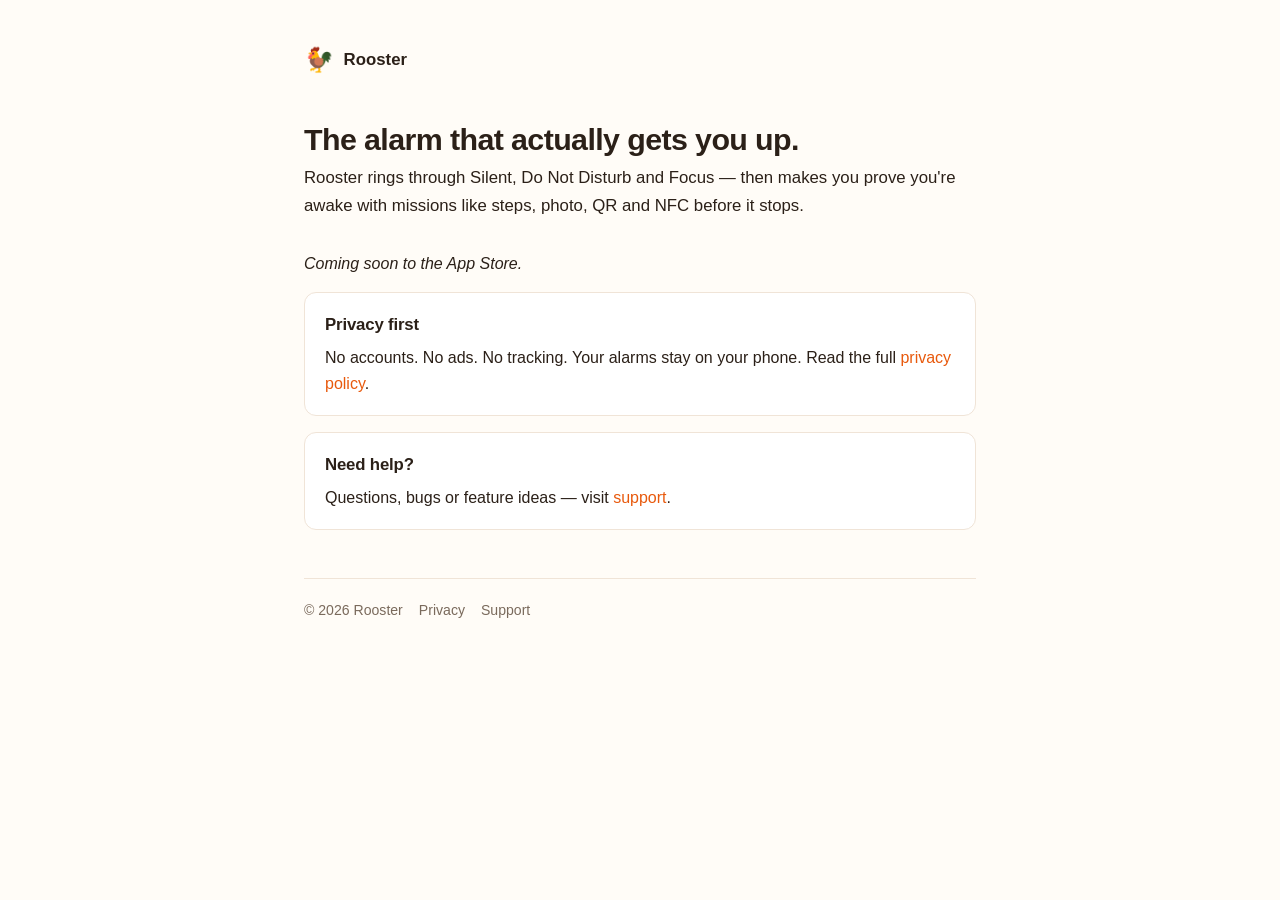
==== index.html @ bc3ec5a5 "Rooster site: landing, privacy policy, support pages" ====
<!doctype html>
<html lang="en">
<head>
<meta charset="utf-8">
<meta name="viewport" content="width=device-width, initial-scale=1">
<title>Rooster — The alarm that gets you up</title>
<meta name="description" content="Rooster is an iOS alarm clock that rings through Silent and Do Not Disturb, with wake-up missions that make sure you're really up.">
<link rel="icon" href="data:image/svg+xml,<svg xmlns=%22http://www.w3.org/2000/svg%22 viewBox=%220 0 100 100%22><text y=%22.9em%22 font-size=%2290%22>🐓</text></svg>">
<link rel="stylesheet" href="styles.css">
</head>
<body>
<main>
  <a class="brand" href="./"><span class="logo">🐓</span> Rooster</a>

  <h1>The alarm that actually gets you up.</h1>
  <p class="lede">Rooster rings through Silent, Do&nbsp;Not&nbsp;Disturb and Focus — then makes you prove you're awake with missions like steps, photo, QR and NFC before it stops.</p>

  <p><em>Coming soon to the App&nbsp;Store.</em></p>

  <div class="card">
    <h2>Privacy first</h2>
    <p>No accounts. No ads. No tracking. Your alarms stay on your phone. Read the full <a href="privacy/">privacy policy</a>.</p>
  </div>

  <div class="card">
    <h2>Need help?</h2>
    <p>Questions, bugs or feature ideas — visit <a href="support/">support</a>.</p>
  </div>
</main>

<footer>
  <span>© 2026 Rooster</span>
  <a href="privacy/">Privacy</a>
  <a href="support/">Support</a>
</footer>
</body>
</html>
---- styles.css ----
:root {
  --bg: #fffcf7;
  --card: #ffffff;
  --text: #2b2018;
  --muted: #7a6a5c;
  --accent: #e8590c;
  --accent-soft: #ffe8d9;
  --border: #f0e4d7;
  color-scheme: light dark;
}

@media (prefers-color-scheme: dark) {
  :root {
    --bg: #1a1512;
    --card: #241d18;
    --text: #f3ece4;
    --muted: #b3a294;
    --accent: #ff8a3d;
    --accent-soft: #3a2417;
    --border: #382c22;
  }
}

* { margin: 0; padding: 0; box-sizing: border-box; }

body {
  font-family: -apple-system, BlinkMacSystemFont, "Segoe UI", Roboto, Helvetica, Arial, sans-serif;
  background: var(--bg);
  color: var(--text);
  line-height: 1.65;
  padding: 2.5rem 1.25rem 4rem;
}

main { max-width: 42rem; margin: 0 auto; }

.brand {
  display: flex;
  align-items: center;
  gap: 0.6rem;
  text-decoration: none;
  color: var(--text);
  font-weight: 700;
  font-size: 1.05rem;
  margin-bottom: 2.5rem;
}

.brand .logo { font-size: 1.5rem; }

h1 { font-size: 1.9rem; line-height: 1.25; letter-spacing: -0.02em; margin-bottom: 0.4rem; }

.updated { color: var(--muted); font-size: 0.9rem; margin-bottom: 2rem; }

.lede { font-size: 1.05rem; margin-bottom: 2rem; }

h2 { font-size: 1.2rem; letter-spacing: -0.01em; margin: 2.2rem 0 0.6rem; }

p { margin-bottom: 0.9rem; }

ul { margin: 0 0 0.9rem 1.2rem; }
li { margin-bottom: 0.45rem; }

a { color: var(--accent); text-decoration: none; }
a:hover { text-decoration: underline; }

.summary {
  background: var(--accent-soft);
  border-radius: 12px;
  padding: 1.1rem 1.25rem;
  margin-bottom: 2rem;
}
.summary strong { display: block; margin-bottom: 0.35rem; }

.card {
  background: var(--card);
  border: 1px solid var(--border);
  border-radius: 12px;
  padding: 1.1rem 1.25rem;
  margin-bottom: 1rem;
}
.card h2, .card h3 { margin-top: 0; font-size: 1.05rem; margin-bottom: 0.4rem; }
.card p:last-child { margin-bottom: 0; }

.btn {
  display: inline-block;
  background: var(--accent);
  color: #fff;
  font-weight: 600;
  padding: 0.65rem 1.2rem;
  border-radius: 10px;
  margin: 0.25rem 0 1rem;
}
.btn:hover { text-decoration: none; opacity: 0.92; }

footer {
  max-width: 42rem;
  margin: 3rem auto 0;
  padding-top: 1.25rem;
  border-top: 1px solid var(--border);
  color: var(--muted);
  font-size: 0.88rem;
  display: flex;
  gap: 1rem;
  flex-wrap: wrap;
}
footer a { color: var(--muted); }
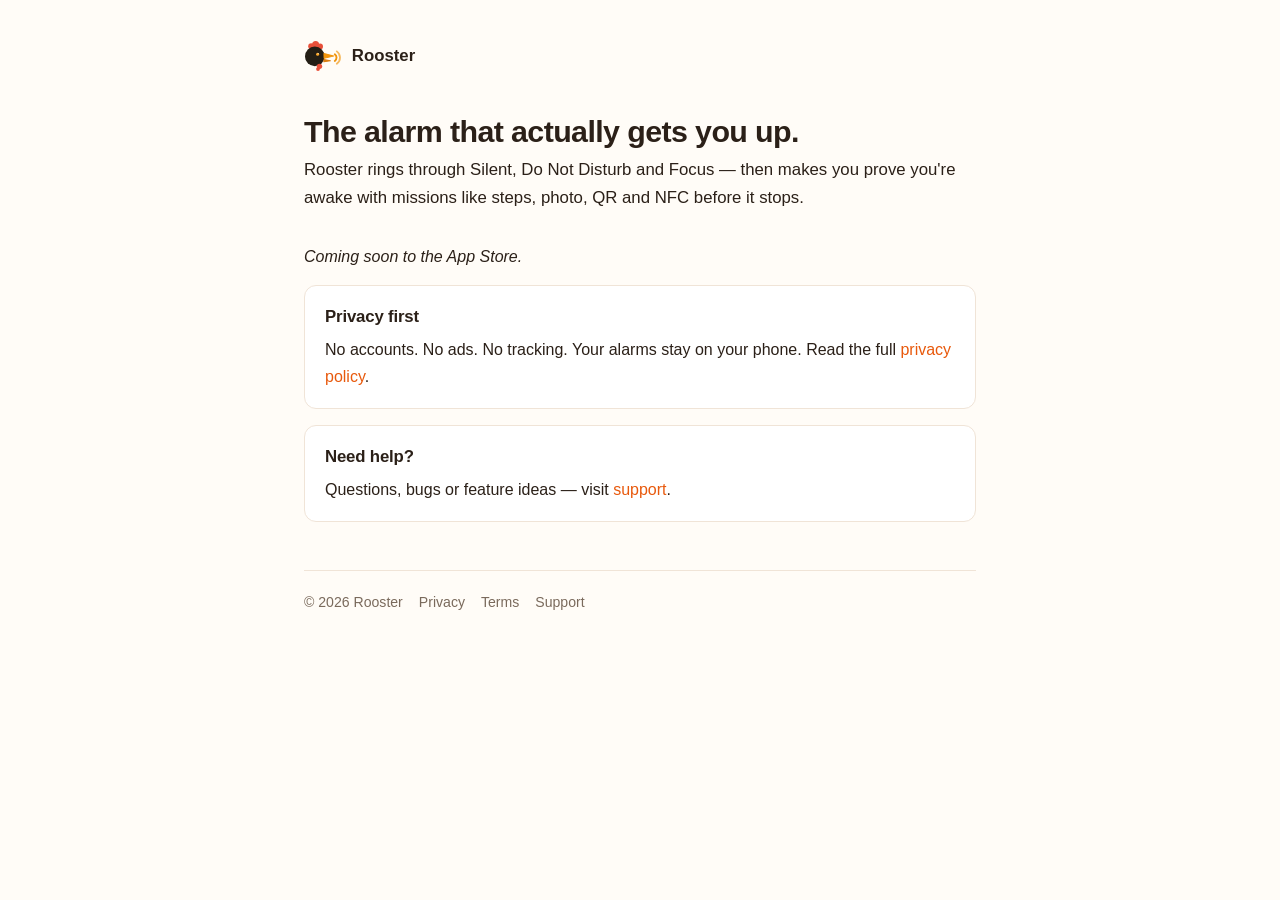
==== commit 029590e0: "Terms page, real logo in headers, drop privacy summary box" ====
--- a/index.html
+++ b/index.html
@@ -5,12 +5,18 @@
 <meta name="viewport" content="width=device-width, initial-scale=1">
 <title>Rooster — The alarm that gets you up</title>
 <meta name="description" content="Rooster is an iOS alarm clock that rings through Silent and Do Not Disturb, with wake-up missions that make sure you're really up.">
-<link rel="icon" href="data:image/svg+xml,<svg xmlns=%22http://www.w3.org/2000/svg%22 viewBox=%220 0 100 100%22><text y=%22.9em%22 font-size=%2290%22>🐓</text></svg>">
+<link rel="icon" type="image/svg+xml" href="assets/logo-on-light.svg">
 <link rel="stylesheet" href="styles.css">
 </head>
 <body>
 <main>
-  <a class="brand" href="./"><span class="logo">🐓</span> Rooster</a>
+  <a class="brand" href="./">
+    <picture>
+      <source srcset="assets/logo-on-dark.svg" media="(prefers-color-scheme: dark)">
+      <img src="assets/logo-on-light.svg" alt="" class="logo">
+    </picture>
+    Rooster
+  </a>
 
   <h1>The alarm that actually gets you up.</h1>
   <p class="lede">Rooster rings through Silent, Do&nbsp;Not&nbsp;Disturb and Focus — then makes you prove you're awake with missions like steps, photo, QR and NFC before it stops.</p>
@@ -31,6 +37,7 @@
 <footer>
   <span>© 2026 Rooster</span>
   <a href="privacy/">Privacy</a>
+  <a href="terms/">Terms</a>
   <a href="support/">Support</a>
 </footer>
 </body>
--- a/styles.css
+++ b/styles.css
@@ -44,7 +44,8 @@
   margin-bottom: 2.5rem;
 }
 
-.brand .logo { font-size: 1.5rem; }
+.brand picture { display: inline-flex; }
+.brand .logo { height: 32px; width: auto; display: block; }
 
 h1 { font-size: 1.9rem; line-height: 1.25; letter-spacing: -0.02em; margin-bottom: 0.4rem; }
 
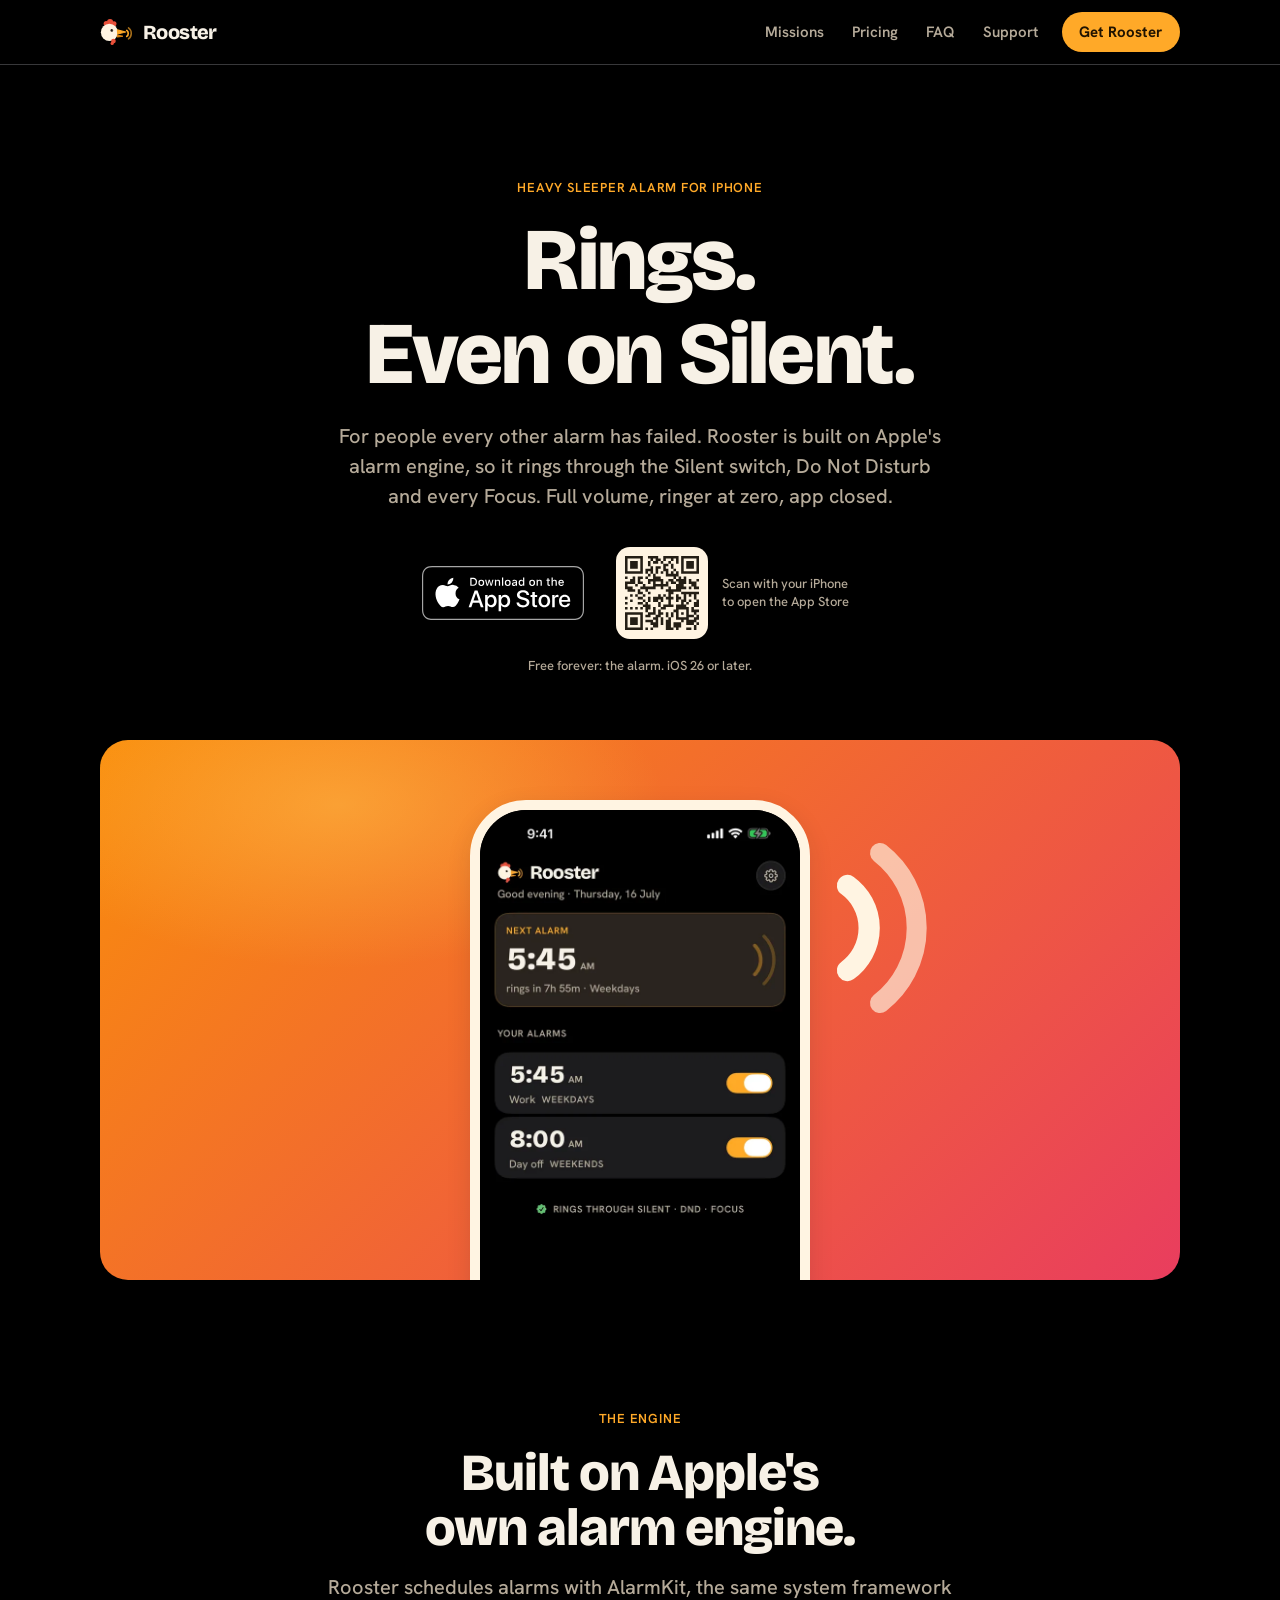
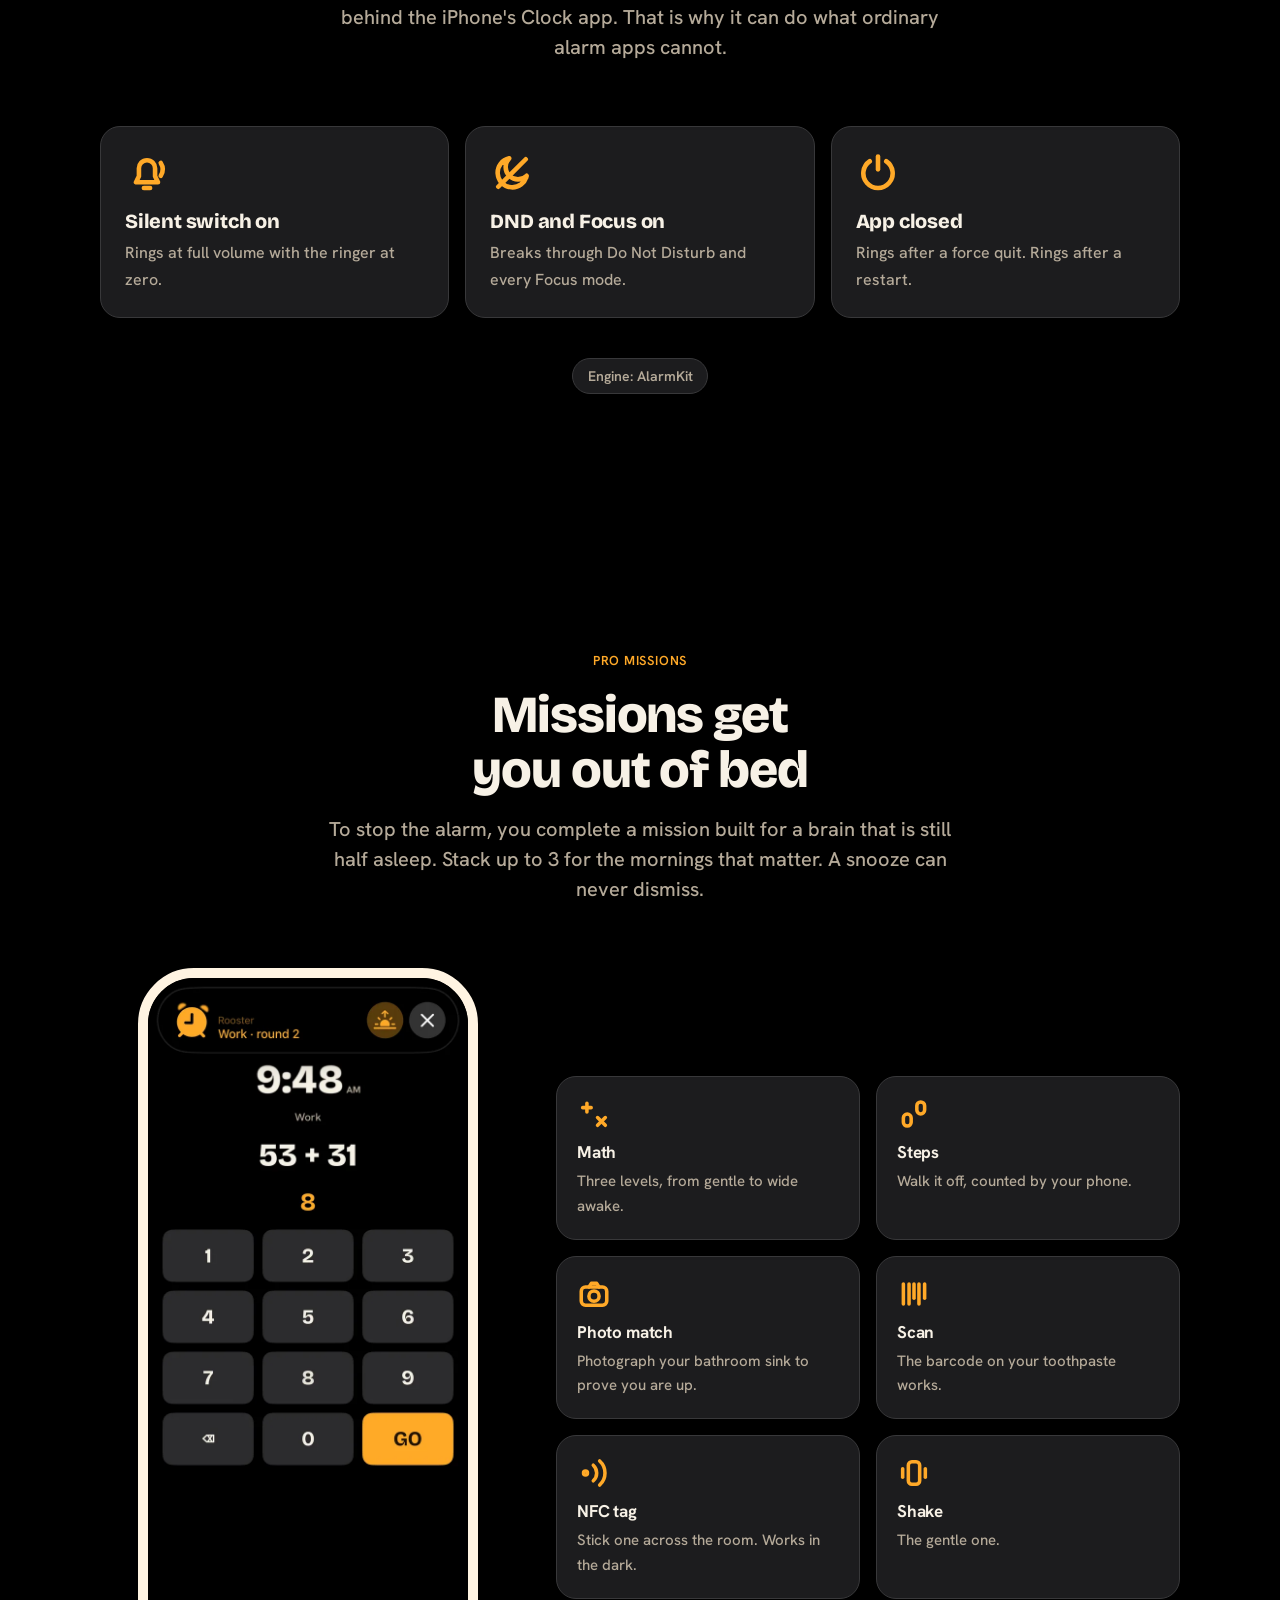
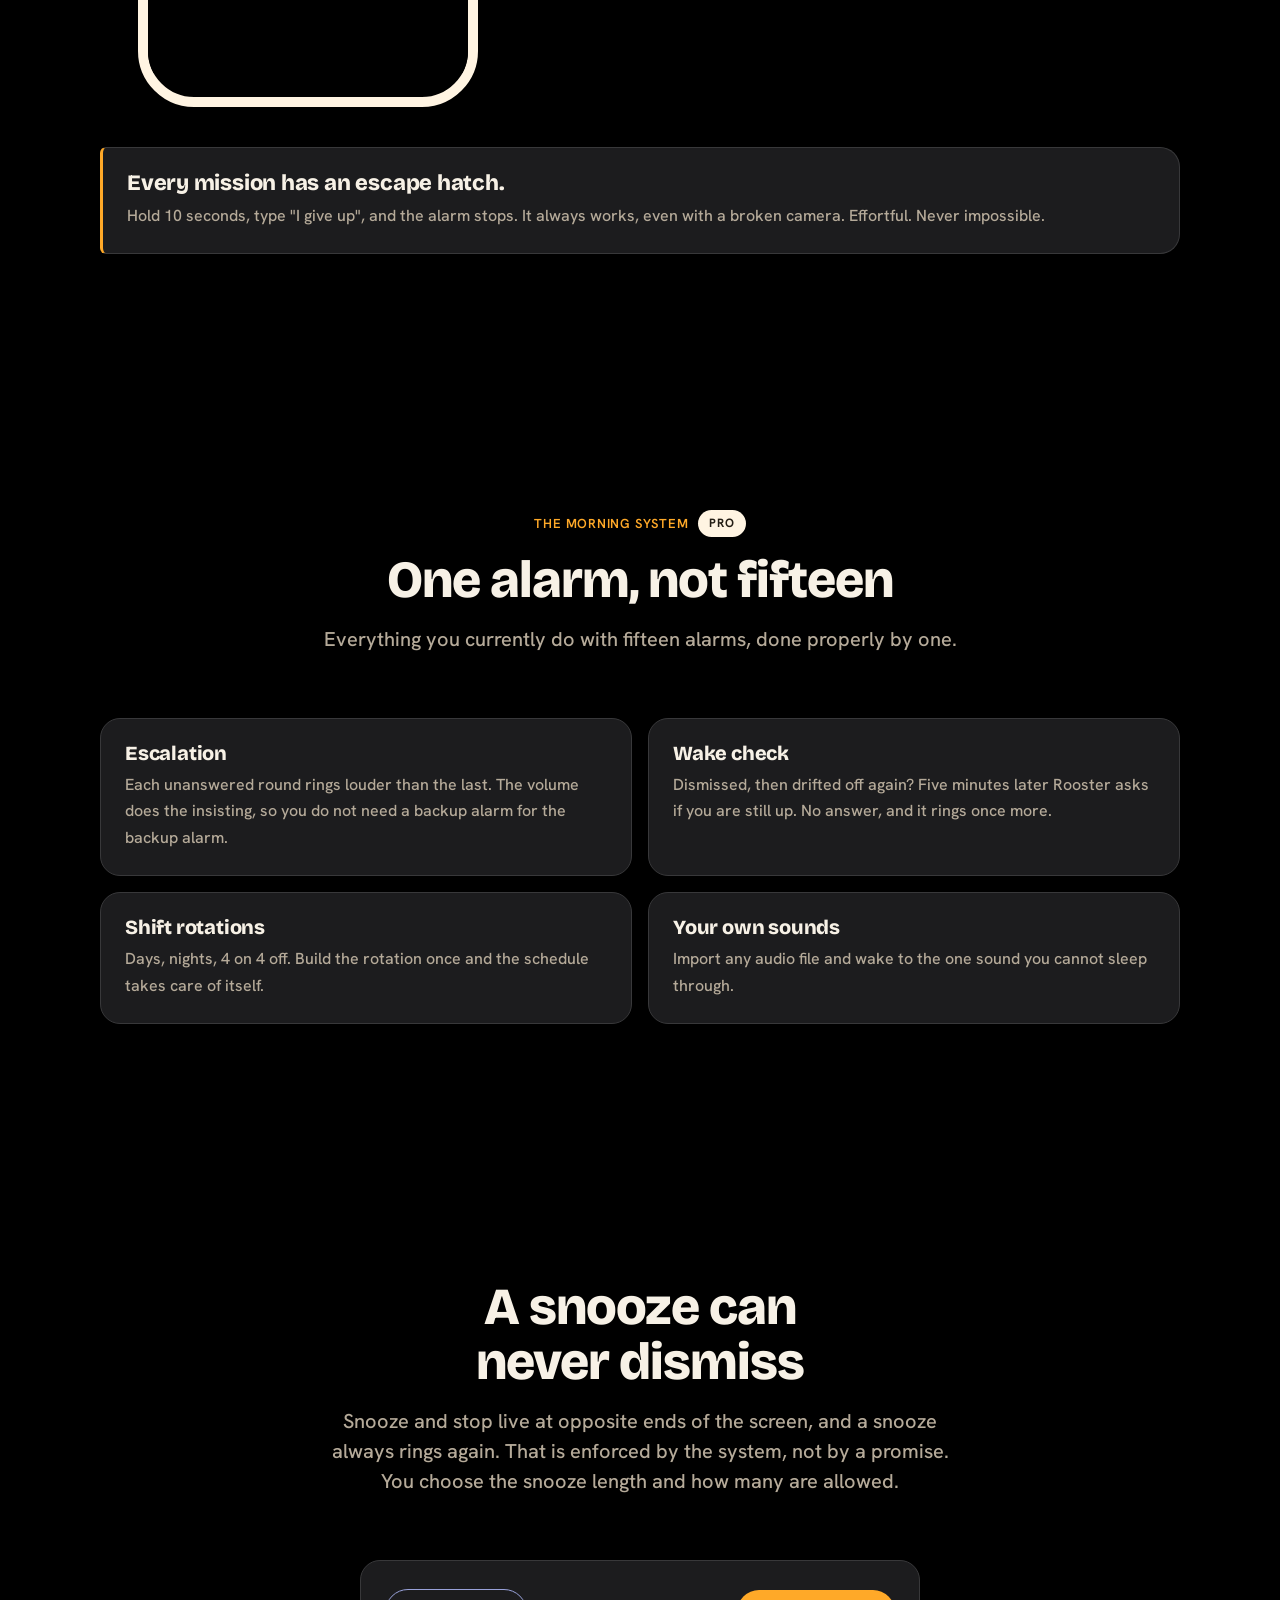
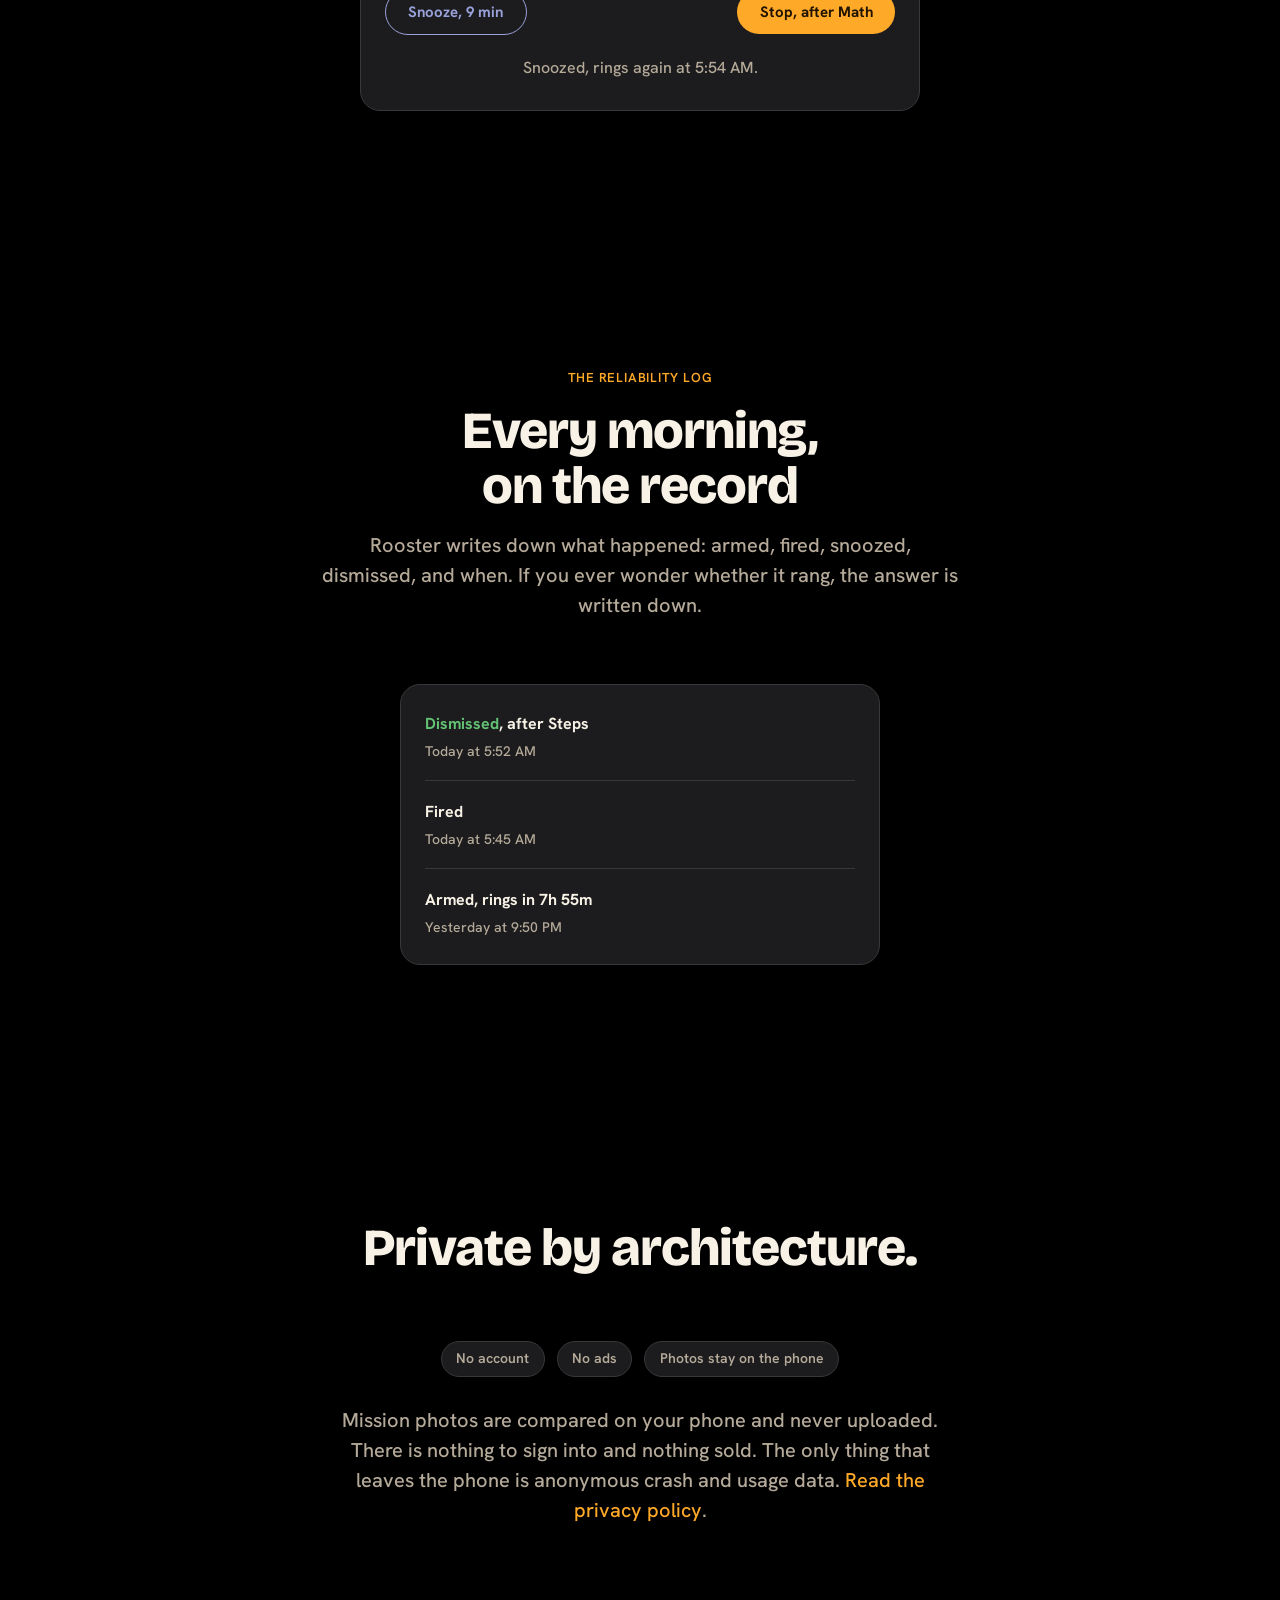
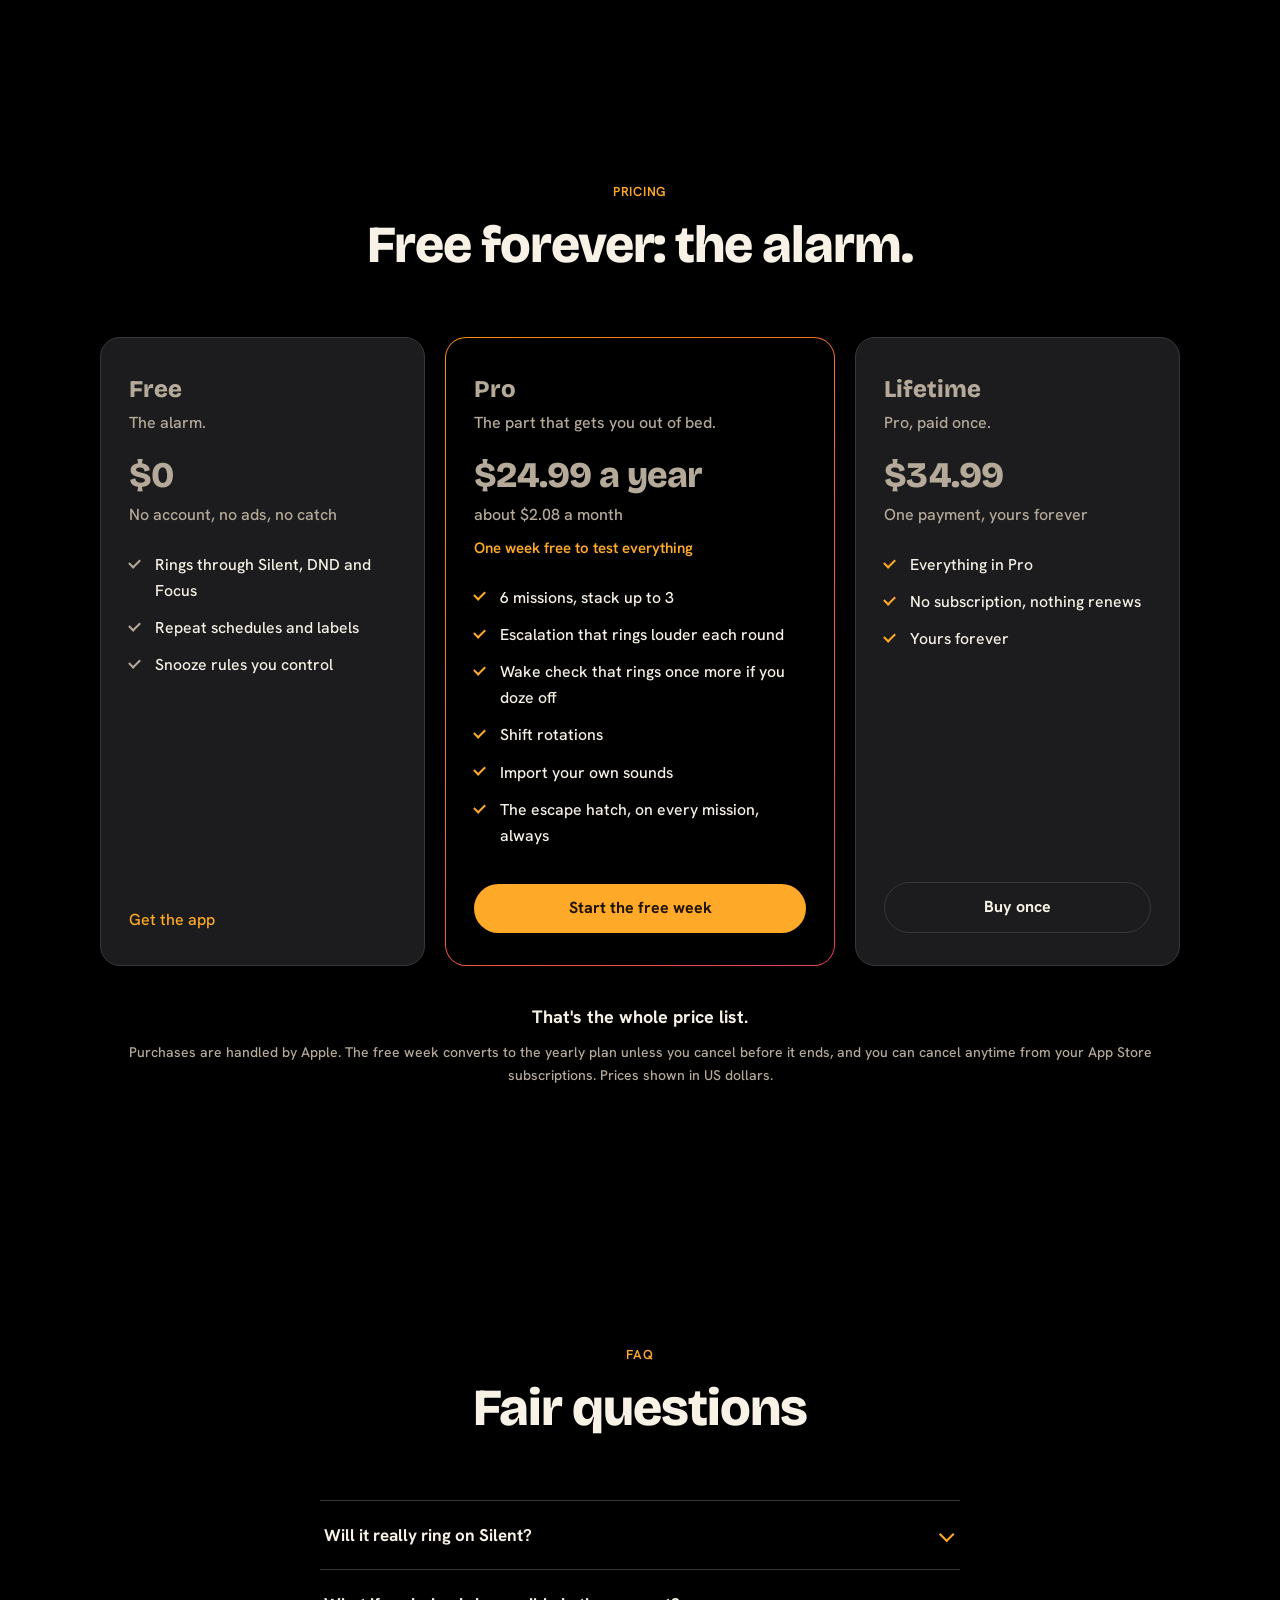
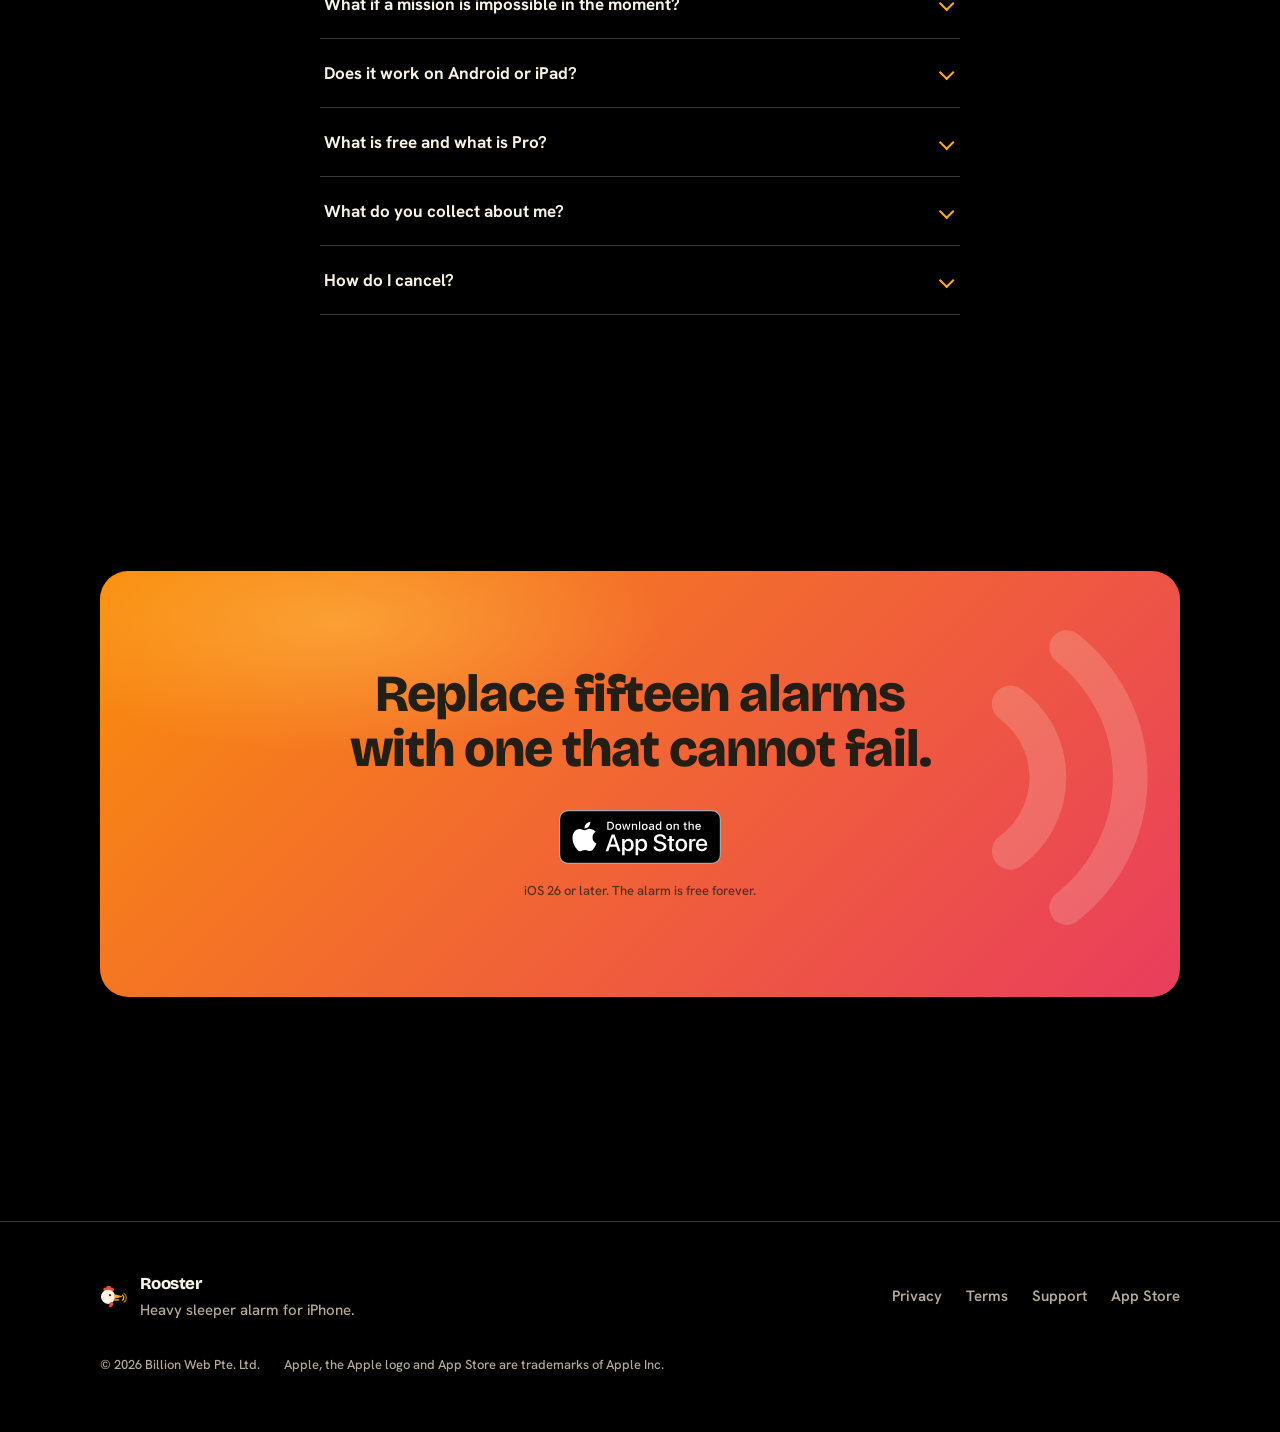
==== commit 84623caa: "wakerooster.com launch: landing redesign + AppsFlyer privacy disclosure Full dark brand-system site " ====
--- a/index.html
+++ b/index.html
@@ -3,42 +3,468 @@
 <head>
 <meta charset="utf-8">
 <meta name="viewport" content="width=device-width, initial-scale=1">
-<title>Rooster — The alarm that gets you up</title>
-<meta name="description" content="Rooster is an iOS alarm clock that rings through Silent and Do Not Disturb, with wake-up missions that make sure you're really up.">
-<link rel="icon" type="image/svg+xml" href="assets/logo-on-light.svg">
+<title>Rooster: Heavy Sleeper Alarm for iPhone. Rings even on Silent.</title>
+<meta name="description" content="For people every other alarm has failed. Built on Apple's alarm engine, Rooster rings through Silent, DND and Focus at full volume. Free forever: the alarm.">
+<link rel="canonical" href="https://wakerooster.com/">
+<meta name="theme-color" content="#000000">
+<meta name="apple-itunes-app" content="app-id=6791535362">
+
+<meta property="og:type" content="website">
+<meta property="og:site_name" content="Rooster">
+<meta property="og:title" content="Rooster: Heavy Sleeper Alarm for iPhone">
+<meta property="og:description" content="Rings through Silent, DND and Focus. Every time. Missions get you out of bed. Free forever: the alarm.">
+<meta property="og:url" content="https://wakerooster.com/">
+<meta property="og:image" content="https://wakerooster.com/assets/og.png">
+<meta property="og:image:width" content="1200">
+<meta property="og:image:height" content="630">
+<meta name="twitter:card" content="summary_large_image">
+
+<link rel="icon" type="image/svg+xml" href="assets/favicon.svg">
+<link rel="icon" type="image/png" sizes="32x32" href="assets/favicon-32.png">
+<link rel="apple-touch-icon" href="assets/apple-touch-icon.png">
+
 <link rel="stylesheet" href="styles.css">
+
+<script type="application/ld+json">
+{
+  "@context": "https://schema.org",
+  "@graph": [
+    {
+      "@type": "MobileApplication",
+      "name": "Rooster: Heavy Sleeper Alarm",
+      "operatingSystem": "iOS 26.0 or later",
+      "applicationCategory": "UtilitiesApplication",
+      "description": "Alarm app for heavy sleepers built on Apple's AlarmKit. Rings through Silent, Do Not Disturb and Focus at full volume, with wake missions, escalation and a wake check.",
+      "url": "https://wakerooster.com/",
+      "installUrl": "https://apps.apple.com/app/id6791535362",
+      "image": "https://wakerooster.com/assets/og.png",
+      "offers": [
+        { "@type": "Offer", "price": "0", "priceCurrency": "USD", "description": "Free forever: the alarm." },
+        { "@type": "Offer", "price": "24.99", "priceCurrency": "USD", "description": "Rooster Pro yearly subscription with one week free." },
+        { "@type": "Offer", "price": "34.99", "priceCurrency": "USD", "description": "Rooster Pro Lifetime, a single purchase." }
+      ]
+    },
+    {
+      "@type": "FAQPage",
+      "mainEntity": [
+        {
+          "@type": "Question",
+          "name": "Will it really ring on Silent?",
+          "acceptedAnswer": { "@type": "Answer", "text": "Yes. Rooster schedules alarms through AlarmKit, Apple's system alarm framework, the same machinery behind the Clock app. The Silent switch, Do Not Disturb and Focus modes do not apply to system alarms." }
+        },
+        {
+          "@type": "Question",
+          "name": "What if a mission is impossible in the moment?",
+          "acceptedAnswer": { "@type": "Answer", "text": "Hold 10 seconds and type I give up. The escape hatch is on every mission screen and always works, even with a broken camera or a missing NFC tag." }
+        },
+        {
+          "@type": "Question",
+          "name": "Does it work on Android or iPad?",
+          "acceptedAnswer": { "@type": "Answer", "text": "No. Rooster is iPhone only and needs iOS 26 or later, because AlarmKit exists only there." }
+        },
+        {
+          "@type": "Question",
+          "name": "What is free and what is Pro?",
+          "acceptedAnswer": { "@type": "Answer", "text": "Free forever: alarms that ring through Silent, repeat schedules, labels, and snooze rules. Pro adds the missions, stacking, escalation, wake check, shift rotations and imported sounds. $24.99 a year or $34.99 once." }
+        },
+        {
+          "@type": "Question",
+          "name": "What do you collect about me?",
+          "acceptedAnswer": { "@type": "Answer", "text": "There is no account and there are no ads. Mission photos never leave your phone. Rooster sends anonymous crash and usage signals, nothing that identifies you. The privacy policy has the details." }
+        },
+        {
+          "@type": "Question",
+          "name": "How do I cancel?",
+          "acceptedAnswer": { "@type": "Answer", "text": "Subscriptions are handled by Apple. Open your App Store subscriptions and cancel there. Pro stays active until the end of the paid period." }
+        }
+      ]
+    }
+  ]
+}
+</script>
 </head>
 <body>
-<main>
-  <a class="brand" href="./">
-    <picture>
-      <source srcset="assets/logo-on-dark.svg" media="(prefers-color-scheme: dark)">
-      <img src="assets/logo-on-light.svg" alt="" class="logo">
-    </picture>
-    Rooster
-  </a>
-
-  <h1>The alarm that actually gets you up.</h1>
-  <p class="lede">Rooster rings through Silent, Do&nbsp;Not&nbsp;Disturb and Focus — then makes you prove you're awake with missions like steps, photo, QR and NFC before it stops.</p>
-
-  <p><em>Coming soon to the App&nbsp;Store.</em></p>
-
-  <div class="card">
-    <h2>Privacy first</h2>
-    <p>No accounts. No ads. No tracking. Your alarms stay on your phone. Read the full <a href="privacy/">privacy policy</a>.</p>
+<a class="skip" href="#main">Skip to content</a>
+
+<header class="site-head">
+  <div class="wrap">
+    <a class="brand" href="./">
+      <img class="logo" src="assets/logo-on-dark.svg" alt="">
+      Rooster
+    </a>
+    <nav class="site-nav" aria-label="Site">
+      <a href="#missions">Missions</a>
+      <a href="#pricing">Pricing</a>
+      <a href="#faq">FAQ</a>
+      <a href="support/">Support</a>
+    </nav>
+    <a class="btn btn-small head-cta" href="https://apps.apple.com/app/id6791535362">Get Rooster</a>
   </div>
-
-  <div class="card">
-    <h2>Need help?</h2>
-    <p>Questions, bugs or feature ideas — visit <a href="support/">support</a>.</p>
+</header>
+
+<main id="main">
+
+  <section class="hero">
+    <div class="wrap">
+      <span class="eyebrow">Heavy sleeper alarm for iPhone</span>
+      <h1>Rings.<br>Even on Silent.</h1>
+      <p class="lede">For people every other alarm has failed. Rooster is built on Apple's alarm engine, so it rings through the Silent switch, Do Not Disturb and every Focus. Full volume, ringer at zero, app closed.</p>
+
+      <div class="cta-row">
+        <a class="badge-link" href="https://apps.apple.com/app/id6791535362">
+          <img src="assets/app-store-badge.svg" alt="Download on the App Store" width="162" height="54">
+        </a>
+        <div class="qr-side">
+          <div class="qr-box" aria-hidden="true">
+            <img src="assets/qr-appstore.svg" alt="">
+          </div>
+          <p>Scan with your iPhone to open the App Store</p>
+        </div>
+      </div>
+      <p class="microcopy">Free forever: the alarm. iOS 26 or later.</p>
+
+      <div class="hero-stage">
+        <div class="device">
+          <img src="assets/phone-home.webp" alt="Rooster home screen: the next alarm armed for 5:45 AM, two scheduled alarms, and the badge rings through Silent, DND, Focus" width="660" height="1434" fetchpriority="high">
+        </div>
+        <svg class="arcs" viewBox="0 0 120 150" aria-hidden="true">
+          <path d="M14 38 A42 42 0 0 1 14 106" stroke-width="17"/>
+          <path d="M40 12 A76 76 0 0 1 40 132" stroke-width="16" opacity="0.66"/>
+        </svg>
+      </div>
+    </div>
+  </section>
+
+  <section id="engine" class="band">
+    <div class="wrap">
+      <div class="band-head measure reveal">
+        <span class="eyebrow">The engine</span>
+        <h2>Built on Apple's own alarm engine.</h2>
+        <p class="lede">Rooster schedules alarms with AlarmKit, the same system framework behind the iPhone's Clock app. That is why it can do what ordinary alarm apps cannot.</p>
+      </div>
+      <div class="grid-3 reveal">
+        <div class="card">
+          <svg class="glyph" viewBox="0 0 24 24" aria-hidden="true">
+            <path d="M6 17h12l-1.6-3.2V9.5A4.4 4.4 0 0 0 12 5a4.4 4.4 0 0 0-4.4 4.5v4.3L6 17Z"/>
+            <line x1="10.3" y1="20.2" x2="13.7" y2="20.2"/>
+            <path d="M19.5 6.5a6.5 6.5 0 0 1 0 7"/>
+          </svg>
+          <h3>Silent switch on</h3>
+          <p>Rings at full volume with the ringer at zero.</p>
+        </div>
+        <div class="card">
+          <svg class="glyph" viewBox="0 0 24 24" aria-hidden="true">
+            <path d="M20 13.5A8 8 0 1 1 10.5 4a6.5 6.5 0 0 0 9.5 9.5Z"/>
+            <line x1="4.5" y1="19.5" x2="19.5" y2="4.5"/>
+          </svg>
+          <h3>DND and Focus on</h3>
+          <p>Breaks through Do Not Disturb and every Focus mode.</p>
+        </div>
+        <div class="card">
+          <svg class="glyph" viewBox="0 0 24 24" aria-hidden="true">
+            <path d="M7.5 5.6a8 8 0 1 0 9 0"/>
+            <line x1="12" y1="3" x2="12" y2="10"/>
+          </svg>
+          <h3>App closed</h3>
+          <p>Rings after a force quit. Rings after a restart.</p>
+        </div>
+      </div>
+      <div class="engine-chip reveal">
+        <span class="chip">Engine: AlarmKit</span>
+      </div>
+    </div>
+  </section>
+
+  <section id="missions" class="band">
+    <div class="wrap">
+      <div class="band-head measure reveal">
+        <span class="eyebrow">Pro missions</span>
+        <h2>Missions get you out of bed</h2>
+        <p class="lede">To stop the alarm, you complete a mission built for a brain that is still half asleep. Stack up to 3 for the mornings that matter. A snooze can never dismiss.</p>
+      </div>
+      <div class="missions-layout reveal">
+        <div class="device">
+          <img src="assets/phone-mission.webp" alt="Rooster math mission screen asking 53 plus 31 before the alarm stops" width="660" height="1434">
+        </div>
+        <div class="tile-grid">
+          <div class="card tile">
+            <svg class="glyph" viewBox="0 0 24 24" aria-hidden="true">
+              <line x1="7" y1="4.5" x2="7" y2="10.5"/><line x1="4" y1="7.5" x2="10" y2="7.5"/>
+              <line x1="14.5" y1="14.5" x2="20" y2="20"/><line x1="20" y1="14.5" x2="14.5" y2="20"/>
+            </svg>
+            <h3>Math</h3>
+            <p>Three levels, from gentle to wide awake.</p>
+          </div>
+          <div class="card tile">
+            <svg class="glyph" viewBox="0 0 24 24" aria-hidden="true">
+              <rect x="4.5" y="12" width="5.5" height="8.5" rx="2.75"/>
+              <rect x="14" y="3.5" width="5.5" height="8.5" rx="2.75"/>
+            </svg>
+            <h3>Steps</h3>
+            <p>Walk it off, counted by your phone.</p>
+          </div>
+          <div class="card tile">
+            <svg class="glyph" viewBox="0 0 24 24" aria-hidden="true">
+              <rect x="3" y="7" width="18" height="13" rx="3"/>
+              <circle cx="12" cy="13.5" r="3.6"/>
+              <path d="M8.5 7l1.6-2.5h3.8L15.5 7"/>
+            </svg>
+            <h3>Photo match</h3>
+            <p>Photograph your bathroom sink to prove you are up.</p>
+          </div>
+          <div class="card tile">
+            <svg class="glyph" viewBox="0 0 24 24" aria-hidden="true">
+              <line x1="4.5" y1="5" x2="4.5" y2="19"/>
+              <line x1="8.5" y1="5" x2="8.5" y2="19"/>
+              <line x1="12" y1="5" x2="12" y2="15"/>
+              <line x1="15.5" y1="5" x2="15.5" y2="19"/>
+              <line x1="19.5" y1="5" x2="19.5" y2="15"/>
+            </svg>
+            <h3>Scan</h3>
+            <p>The barcode on your toothpaste works.</p>
+          </div>
+          <div class="card tile">
+            <svg class="glyph" viewBox="0 0 24 24" aria-hidden="true">
+              <circle cx="6" cy="12" r="1.4"/>
+              <path d="M11.5 6.5 A7.5 7.5 0 0 1 11.5 17.5"/>
+              <path d="M16 3.5 A11.5 11.5 0 0 1 16 20.5"/>
+            </svg>
+            <h3>NFC tag</h3>
+            <p>Stick one across the room. Works in the dark.</p>
+          </div>
+          <div class="card tile">
+            <svg class="glyph" viewBox="0 0 24 24" aria-hidden="true">
+              <rect x="8" y="4" width="8" height="16" rx="2.5"/>
+              <line x1="4" y1="9" x2="4" y2="15"/>
+              <line x1="20" y1="9" x2="20" y2="15"/>
+            </svg>
+            <h3>Shake</h3>
+            <p>The gentle one.</p>
+          </div>
+        </div>
+      </div>
+      <div class="card escape-card reveal">
+        <h3>Every mission has an escape hatch.</h3>
+        <p>Hold 10 seconds, type "I give up", and the alarm stops. It always works, even with a broken camera. Effortful. Never impossible.</p>
+      </div>
+    </div>
+  </section>
+
+  <section id="system" class="band">
+    <div class="wrap">
+      <div class="band-head measure reveal">
+        <span class="eyebrow">The morning system<span class="pro-pill">Pro</span></span>
+        <h2>One alarm, not fifteen</h2>
+        <p class="lede">Everything you currently do with fifteen alarms, done properly by one.</p>
+      </div>
+      <div class="grid-2 reveal">
+        <div class="card">
+          <h3>Escalation</h3>
+          <p>Each unanswered round rings louder than the last. The volume does the insisting, so you do not need a backup alarm for the backup alarm.</p>
+        </div>
+        <div class="card">
+          <h3>Wake check</h3>
+          <p>Dismissed, then drifted off again? Five minutes later Rooster asks if you are still up. No answer, and it rings once more.</p>
+        </div>
+        <div class="card">
+          <h3>Shift rotations</h3>
+          <p>Days, nights, 4 on 4 off. Build the rotation once and the schedule takes care of itself.</p>
+        </div>
+        <div class="card">
+          <h3>Your own sounds</h3>
+          <p>Import any audio file and wake to the one sound you cannot sleep through.</p>
+        </div>
+      </div>
+    </div>
+  </section>
+
+  <section class="band">
+    <div class="wrap">
+      <div class="band-head measure reveal">
+        <h2>A snooze can never dismiss</h2>
+        <p class="lede">Snooze and stop live at opposite ends of the screen, and a snooze always rings again. That is enforced by the system, not by a promise. You choose the snooze length and how many are allowed.</p>
+      </div>
+      <div class="card snooze-demo reveal">
+        <div class="row">
+          <span class="pill-snooze">Snooze, 9 min</span>
+          <span class="pill-stop">Stop, after Math</span>
+        </div>
+        <p class="snooze-note">Snoozed, rings again at 5:54 AM.</p>
+      </div>
+    </div>
+  </section>
+
+  <section class="band">
+    <div class="wrap">
+      <div class="band-head measure reveal">
+        <span class="eyebrow">The reliability log</span>
+        <h2>Every morning, on the record</h2>
+        <p class="lede">Rooster writes down what happened: armed, fired, snoozed, dismissed, and when. If you ever wonder whether it rang, the answer is written down.</p>
+      </div>
+      <div class="card log-card reveal">
+        <div class="log-row">
+          <p class="what"><span class="ok">Dismissed</span>, after Steps</p>
+          <p class="when">Today at 5:52 AM</p>
+        </div>
+        <div class="log-row">
+          <p class="what">Fired</p>
+          <p class="when">Today at 5:45 AM</p>
+        </div>
+        <div class="log-row">
+          <p class="what">Armed, rings in 7h 55m</p>
+          <p class="when">Yesterday at 9:50 PM</p>
+        </div>
+      </div>
+    </div>
+  </section>
+
+  <section class="band">
+    <div class="wrap">
+      <div class="band-head measure reveal">
+        <h2>Private by architecture.</h2>
+      </div>
+      <div class="chip-row reveal">
+        <span class="chip">No account</span>
+        <span class="chip">No ads</span>
+        <span class="chip">Photos stay on the phone</span>
+      </div>
+      <p class="lede measure reveal" style="text-align:center">Mission photos are compared on your phone and never uploaded. There is nothing to sign into and nothing sold. The only thing that leaves the phone is anonymous crash and usage data. <a href="privacy/">Read the privacy policy</a>.</p>
+    </div>
+  </section>
+
+  <section id="pricing" class="band">
+    <div class="wrap">
+      <div class="band-head measure reveal">
+        <span class="eyebrow">Pricing</span>
+        <h2>Free forever: the alarm.</h2>
+      </div>
+      <div class="plans reveal">
+        <div class="card plan plan-free">
+          <p class="plan-name">Free</p>
+          <p class="plan-sub">The alarm.</p>
+          <p class="price">$0</p>
+          <p class="price-alt">No account, no ads, no catch</p>
+          <ul>
+            <li>Rings through Silent, DND and Focus</li>
+            <li>Repeat schedules and labels</li>
+            <li>Snooze rules you control</li>
+          </ul>
+          <p><a href="https://apps.apple.com/app/id6791535362">Get the app</a></p>
+        </div>
+        <div class="plan-pro-wrap">
+          <div class="card plan plan-pro">
+            <p class="plan-name">Pro</p>
+            <p class="plan-sub">The part that gets you out of bed.</p>
+            <p class="price">$24.99 a year</p>
+            <p class="price-alt">about $2.08 a month</p>
+            <p class="trial">One week free to test everything</p>
+            <ul>
+              <li>6 missions, stack up to 3</li>
+              <li>Escalation that rings louder each round</li>
+              <li>Wake check that rings once more if you doze off</li>
+              <li>Shift rotations</li>
+              <li>Import your own sounds</li>
+              <li>The escape hatch, on every mission, always</li>
+            </ul>
+            <a class="btn" href="https://apps.apple.com/app/id6791535362">Start the free week</a>
+          </div>
+        </div>
+        <div class="card plan plan-life">
+          <p class="plan-name">Lifetime</p>
+          <p class="plan-sub">Pro, paid once.</p>
+          <p class="price">$34.99</p>
+          <p class="price-alt">One payment, yours forever</p>
+          <ul>
+            <li>Everything in Pro</li>
+            <li>No subscription, nothing renews</li>
+            <li>Yours forever</li>
+          </ul>
+          <a class="btn btn-ghost" href="https://apps.apple.com/app/id6791535362">Buy once</a>
+        </div>
+      </div>
+      <p class="price-line reveal">That's the whole price list.</p>
+      <p class="price-note reveal">Purchases are handled by Apple. The free week converts to the yearly plan unless you cancel before it ends, and you can cancel anytime from your App Store subscriptions. Prices shown in US dollars.</p>
+    </div>
+  </section>
+
+  <section id="faq" class="band">
+    <div class="wrap">
+      <div class="band-head measure reveal">
+        <span class="eyebrow">FAQ</span>
+        <h2>Fair questions</h2>
+      </div>
+      <div class="faq reveal">
+        <details>
+          <summary>Will it really ring on Silent?</summary>
+          <p>Yes. Rooster schedules alarms through AlarmKit, Apple's system alarm framework, the same machinery behind the Clock app. The Silent switch, Do Not Disturb and Focus modes do not apply to system alarms.</p>
+        </details>
+        <details>
+          <summary>What if a mission is impossible in the moment?</summary>
+          <p>Hold 10 seconds and type "I give up". The escape hatch is on every mission screen and always works, even with a broken camera or a missing NFC tag.</p>
+        </details>
+        <details>
+          <summary>Does it work on Android or iPad?</summary>
+          <p>No. Rooster is iPhone only and needs iOS 26 or later, because AlarmKit exists only there.</p>
+        </details>
+        <details>
+          <summary>What is free and what is Pro?</summary>
+          <p>Free forever: alarms that ring through Silent, repeat schedules, labels, and snooze rules. Pro adds the missions, stacking, escalation, wake check, shift rotations and imported sounds. $24.99 a year or $34.99 once.</p>
+        </details>
+        <details>
+          <summary>What do you collect about me?</summary>
+          <p>There is no account and there are no ads. Mission photos never leave your phone. Rooster sends anonymous crash and usage signals, nothing that identifies you. The <a href="privacy/">privacy policy</a> has the details.</p>
+        </details>
+        <details>
+          <summary>How do I cancel?</summary>
+          <p>Subscriptions are handled by Apple. Open your <a href="https://apps.apple.com/account/subscriptions" rel="noopener">App Store subscriptions</a> and cancel there. Pro stays active until the end of the paid period.</p>
+        </details>
+      </div>
+    </div>
+  </section>
+
+  <section class="band">
+    <div class="wrap">
+      <div class="cta-band reveal">
+        <svg class="band-arcs" viewBox="0 0 120 150" aria-hidden="true">
+          <path d="M14 38 A42 42 0 0 1 14 106" stroke-width="17"/>
+          <path d="M40 12 A76 76 0 0 1 40 132" stroke-width="16"/>
+        </svg>
+        <h2>Replace fifteen alarms with one that cannot fail.</h2>
+        <div class="cta-row">
+          <a class="badge-link" href="https://apps.apple.com/app/id6791535362">
+            <img src="assets/app-store-badge.svg" alt="Download on the App Store" width="162" height="54">
+          </a>
+        </div>
+        <p class="microcopy">iOS 26 or later. The alarm is free forever.</p>
+      </div>
+    </div>
+  </section>
+
+</main>
+
+<footer class="site-foot">
+  <div class="wrap">
+    <div class="foot-row">
+      <div class="foot-brand">
+        <img src="assets/logo-on-dark.svg" alt="" width="28" height="23">
+        <div>
+          <span class="brand" style="font-size:1.05rem">Rooster</span>
+          <p class="tagline">Heavy sleeper alarm for iPhone.</p>
+        </div>
+      </div>
+      <nav class="foot-links" aria-label="Footer">
+        <a href="privacy/">Privacy</a>
+        <a href="terms/">Terms</a>
+        <a href="support/">Support</a>
+        <a href="https://apps.apple.com/app/id6791535362">App Store</a>
+      </nav>
+    </div>
+    <div class="foot-legal">
+      <span>© 2026 Billion Web Pte. Ltd.</span>
+      <span>Apple, the Apple logo and App Store are trademarks of Apple Inc.</span>
+    </div>
   </div>
-</main>
-
-<footer>
-  <span>© 2026 Rooster</span>
-  <a href="privacy/">Privacy</a>
-  <a href="terms/">Terms</a>
-  <a href="support/">Support</a>
 </footer>
+
 </body>
 </html>
--- a/styles.css
+++ b/styles.css
@@ -1,106 +1,645 @@
+/* Rooster — wakerooster.com
+   Fixed dark theme ("pre-dawn"). Tokens mirror the app's tokens.json.
+   The Daybreak gradient appears only on the hero stage, the final CTA band
+   and the OG image — never behind body copy. Zero JavaScript. */
+
 :root {
-  --bg: #fffcf7;
-  --card: #ffffff;
-  --text: #2b2018;
-  --muted: #7a6a5c;
-  --accent: #e8590c;
-  --accent-soft: #ffe8d9;
-  --border: #f0e4d7;
-  color-scheme: light dark;
-}
-
-@media (prefers-color-scheme: dark) {
-  :root {
-    --bg: #1a1512;
-    --card: #241d18;
-    --text: #f3ece4;
-    --muted: #b3a294;
-    --accent: #ff8a3d;
-    --accent-soft: #3a2417;
-    --border: #382c22;
-  }
+  --bg: #000000;
+  --surface: #1c1c1e;
+  --raised: #2c2c2e;
+  --hairline: #38383a;
+  --text: #f7f1e6;
+  --dim: #b5aa99;
+  --primary: #ffa928;
+  --primary-deep: #e88c12;
+  --on-primary: #201300;
+  --snooze: #98a1d9;
+  --cream: #fff4e2;
+  --ink: #241e15;
+  --success: #63c174;
+  --daybreak:
+    radial-gradient(55% 55% at 22% 12%, rgba(255, 194, 77, 0.5), transparent 55%),
+    linear-gradient(135deg, #f98d0b 0%, #e93d5e 100%);
+  --ease: cubic-bezier(0.2, 0.8, 0.2, 1);
+  --r-card: 20px;
+  --r-sheet: 28px;
+  color-scheme: dark;
+}
+
+@font-face {
+  font-family: "Bricolage Grotesque";
+  src: url("fonts/BricolageGrotesque-Variable.woff2") format("woff2");
+  font-weight: 200 800;
+  font-display: swap;
+}
+@font-face {
+  font-family: "Hanken Grotesk";
+  src: url("fonts/HankenGrotesk-Variable.woff2") format("woff2");
+  font-weight: 100 900;
+  font-display: swap;
 }
 
 * { margin: 0; padding: 0; box-sizing: border-box; }
 
+html {
+  -webkit-text-size-adjust: 100%;
+  text-size-adjust: 100%;
+}
+@media (prefers-reduced-motion: no-preference) {
+  html { scroll-behavior: smooth; }
+}
+
 body {
-  font-family: -apple-system, BlinkMacSystemFont, "Segoe UI", Roboto, Helvetica, Arial, sans-serif;
+  font-family: "Hanken Grotesk", -apple-system, BlinkMacSystemFont, "Segoe UI", sans-serif;
+  font-weight: 500;
+  font-size: 1.0625rem;
+  line-height: 1.65;
   background: var(--bg);
   color: var(--text);
-  line-height: 1.65;
-  padding: 2.5rem 1.25rem 4rem;
-}
-
-main { max-width: 42rem; margin: 0 auto; }
-
+  -webkit-font-smoothing: antialiased;
+}
+
+::selection { background: var(--primary); color: var(--on-primary); }
+
+img, svg { display: block; max-width: 100%; }
+
+a { color: var(--primary); text-decoration: none; }
+a:hover { text-decoration: underline; }
+
+:focus-visible {
+  outline: 2px solid var(--primary);
+  outline-offset: 3px;
+  border-radius: 4px;
+}
+
+h1, h2, h3 {
+  font-family: "Bricolage Grotesque", "Hanken Grotesk", sans-serif;
+  font-weight: 800;
+  line-height: 1.06;
+  letter-spacing: -0.02em;
+  text-wrap: balance;
+}
+
+.skip {
+  position: absolute;
+  left: -9999px;
+  background: var(--primary);
+  color: var(--on-primary);
+  padding: 0.6rem 1rem;
+  border-radius: 999px;
+  z-index: 60;
+}
+.skip:focus { left: 20px; top: 14px; }
+
+/* ---------- layout primitives ---------- */
+
+.wrap { width: min(100% - 40px, 1080px); margin-inline: auto; }
+.measure { max-width: 640px; margin-inline: auto; }
+
+.band { padding-block: clamp(5.5rem, 10vw, 8rem); }
+.band-head { text-align: center; margin-bottom: clamp(2.5rem, 5vw, 4rem); }
+
+.eyebrow {
+  display: block;
+  font-size: 0.8125rem;
+  font-weight: 600;
+  letter-spacing: 0.06em;
+  text-transform: uppercase;
+  color: var(--primary);
+  margin-bottom: 1rem;
+}
+
+h2 { font-size: clamp(2rem, 4.5vw, 3.25rem); margin-bottom: 1rem; }
+
+.lede {
+  font-size: 1.25rem;
+  line-height: 1.5;
+  color: var(--dim);
+  text-wrap: pretty;
+}
+.lede strong, .lede b { color: var(--text); font-weight: 600; }
+
+/* ---------- header ---------- */
+
+.site-head {
+  position: sticky;
+  top: 0;
+  z-index: 50;
+  background: rgba(0, 0, 0, 0.65);
+  -webkit-backdrop-filter: blur(12px);
+  backdrop-filter: blur(12px);
+  border-bottom: 1px solid var(--hairline);
+}
+.site-head .wrap {
+  display: flex;
+  align-items: center;
+  gap: 1.5rem;
+  min-height: 64px;
+}
 .brand {
   display: flex;
   align-items: center;
   gap: 0.6rem;
-  text-decoration: none;
   color: var(--text);
+  font-family: "Bricolage Grotesque", sans-serif;
+  font-weight: 800;
+  font-size: 1.25rem;
+  letter-spacing: -0.03em;
+}
+.brand:hover { text-decoration: none; }
+.brand .logo { height: 28px; width: auto; }
+
+.site-nav {
+  display: none;
+  margin-left: auto;
+  gap: 1.75rem;
+  font-size: 0.9375rem;
+  font-weight: 600;
+}
+.site-nav a { color: var(--dim); transition: color 200ms var(--ease); }
+.site-nav a:hover { color: var(--text); text-decoration: none; }
+
+.head-cta { margin-left: auto; }
+@media (min-width: 720px) {
+  .site-nav { display: flex; }
+  .head-cta { margin-left: 0; }
+}
+
+/* ---------- buttons & pills ---------- */
+
+.btn {
+  display: inline-flex;
+  align-items: center;
+  justify-content: center;
+  min-height: 48px;
+  padding: 0.7rem 1.5rem;
+  border-radius: 999px;
+  background: var(--primary);
+  color: var(--on-primary);
   font-weight: 700;
-  font-size: 1.05rem;
-  margin-bottom: 2.5rem;
-}
-
-.brand picture { display: inline-flex; }
-.brand .logo { height: 32px; width: auto; display: block; }
-
-h1 { font-size: 1.9rem; line-height: 1.25; letter-spacing: -0.02em; margin-bottom: 0.4rem; }
-
-.updated { color: var(--muted); font-size: 0.9rem; margin-bottom: 2rem; }
-
-.lede { font-size: 1.05rem; margin-bottom: 2rem; }
-
-h2 { font-size: 1.2rem; letter-spacing: -0.01em; margin: 2.2rem 0 0.6rem; }
-
-p { margin-bottom: 0.9rem; }
-
-ul { margin: 0 0 0.9rem 1.2rem; }
-li { margin-bottom: 0.45rem; }
-
-a { color: var(--accent); text-decoration: none; }
-a:hover { text-decoration: underline; }
-
-.summary {
-  background: var(--accent-soft);
-  border-radius: 12px;
-  padding: 1.1rem 1.25rem;
-  margin-bottom: 2rem;
-}
-.summary strong { display: block; margin-bottom: 0.35rem; }
+  font-size: 1rem;
+  transition: background 200ms var(--ease), transform 120ms var(--ease);
+}
+.btn:hover { background: var(--primary-deep); text-decoration: none; }
+.btn:active { transform: scale(0.98); }
+
+.btn-small { min-height: 40px; padding: 0.4rem 1.1rem; font-size: 0.9375rem; }
+
+.btn-ghost {
+  background: transparent;
+  border: 1px solid var(--hairline);
+  color: var(--text);
+}
+.btn-ghost:hover { background: var(--surface); border-color: var(--dim); }
+
+.chip {
+  display: inline-flex;
+  align-items: center;
+  gap: 0.5rem;
+  padding: 0.35rem 0.9rem;
+  border: 1px solid var(--hairline);
+  border-radius: 999px;
+  background: var(--surface);
+  font-size: 0.875rem;
+  font-weight: 600;
+  color: var(--dim);
+}
+
+/* ---------- cards ---------- */
 
 .card {
-  background: var(--card);
-  border: 1px solid var(--border);
-  border-radius: 12px;
-  padding: 1.1rem 1.25rem;
+  background: var(--surface);
+  border: 1px solid var(--hairline);
+  border-radius: var(--r-card);
+  padding: 1.5rem 1.5rem;
+  transition: background 200ms var(--ease), border-color 200ms var(--ease);
+}
+.card:hover { background: var(--raised); border-color: #4a4a4d; }
+.card h3 { font-size: 1.25rem; margin-bottom: 0.5rem; letter-spacing: -0.01em; }
+.card p { color: var(--dim); font-size: 1rem; }
+.card p:last-child { margin-bottom: 0; }
+
+/* ---------- hero ---------- */
+
+.hero {
+  text-align: center;
+  padding-top: clamp(4.5rem, 9vw, 7rem);
+}
+.hero h1 {
+  font-size: clamp(2.75rem, 7vw, 5.5rem);
+  margin-bottom: 1.25rem;
+}
+.hero .lede { max-width: 620px; margin-inline: auto; }
+
+.cta-row {
+  display: flex;
+  flex-direction: column;
+  align-items: center;
+  gap: 1.1rem;
+  margin-top: 2.25rem;
+}
+.badge-link { display: inline-block; border-radius: 8px; }
+.badge-link img { height: 54px; width: auto; }
+.cta-alt { font-weight: 600; }
+.microcopy { font-size: 0.8125rem; color: var(--dim); margin-top: 1rem; }
+
+.qr-side {
+  display: none;
+  align-items: center;
+  gap: 0.9rem;
+  text-align: left;
+}
+.qr-side .qr-box {
+  background: var(--cream);
+  border-radius: 14px;
+  padding: 9px;
+  width: 92px;
+  height: 92px;
+}
+.qr-side svg, .qr-side .qr-box > * { width: 100%; height: 100%; }
+.qr-side p {
+  font-size: 0.8125rem;
+  color: var(--dim);
+  max-width: 8.5rem;
+  line-height: 1.4;
+}
+@media (min-width: 720px) {
+  .cta-row { flex-direction: row; justify-content: center; gap: 2rem; }
+  .qr-side { display: flex; }
+}
+
+.hero-stage {
+  position: relative;
+  margin-top: clamp(2.5rem, 5vw, 4rem);
+  background: var(--daybreak);
+  border-radius: var(--r-sheet);
+  max-height: clamp(320px, 46vw, 540px);
+  overflow: hidden;
+  display: flex;
+  justify-content: center;
+  align-items: flex-start;
+  padding-top: clamp(2.25rem, 5vw, 3.75rem);
+}
+
+.device {
+  width: clamp(240px, 64vw, 340px);
+  aspect-ratio: 1320 / 2868;
+  border: 10px solid var(--cream);
+  border-radius: 56px;
+  overflow: hidden;
+  background: #000;
+  flex-shrink: 0;
+}
+.hero-stage .device { box-shadow: 0 8px 24px rgba(36, 30, 21, 0.12); }
+.device img { width: 100%; height: auto; }
+
+.arcs {
+  position: absolute;
+  top: 18%;
+  left: calc(50% + clamp(130px, 34vw, 190px));
+  width: clamp(90px, 12vw, 150px);
+  color: var(--cream);
+}
+.arcs path {
+  fill: none;
+  stroke: currentColor;
+  stroke-linecap: round;
+}
+@media (prefers-reduced-motion: no-preference) {
+  .arcs path {
+    animation: crow 2.8s var(--ease) infinite;
+    transform-origin: left center;
+  }
+  .arcs path:last-child { animation-delay: 120ms; }
+  @keyframes crow {
+    0% { opacity: 0.35; transform: scale(0.96); }
+    45% { opacity: 1; transform: scale(1); }
+    100% { opacity: 0.35; transform: scale(0.96); }
+  }
+}
+
+/* ---------- engine ---------- */
+
+.grid-3 { display: grid; gap: 1rem; }
+@media (min-width: 720px) { .grid-3 { grid-template-columns: repeat(3, 1fr); } }
+
+.glyph {
+  width: 44px;
+  height: 44px;
+  color: var(--primary);
   margin-bottom: 1rem;
 }
-.card h2, .card h3 { margin-top: 0; font-size: 1.05rem; margin-bottom: 0.4rem; }
-.card p:last-child { margin-bottom: 0; }
-
-.btn {
+.glyph path, .glyph circle, .glyph line, .glyph rect {
+  fill: none;
+  stroke: currentColor;
+  stroke-width: 2.5;
+  stroke-linecap: round;
+  stroke-linejoin: round;
+}
+
+.engine-chip { display: flex; justify-content: center; margin-top: 2.5rem; }
+
+/* ---------- missions ---------- */
+
+.missions-layout {
+  display: grid;
+  gap: 2.5rem;
+  align-items: center;
+  justify-items: center;
+}
+@media (min-width: 720px) {
+  .missions-layout { grid-template-columns: 2fr 3fr; }
+}
+
+.tile-grid { display: grid; grid-template-columns: repeat(2, 1fr); gap: 1rem; width: 100%; }
+.tile { padding: 1.25rem; }
+.tile .glyph { width: 34px; height: 34px; margin-bottom: 0.75rem; }
+.tile h3 { font-size: 1.0625rem; font-family: "Hanken Grotesk", sans-serif; font-weight: 700; }
+.tile p { font-size: 0.9375rem; }
+
+.escape-card {
+  margin-top: 2.5rem;
+  border-left: 3px solid var(--primary);
+  border-top-left-radius: 6px;
+  border-bottom-left-radius: 6px;
+}
+.escape-card h3 { font-size: 1.375rem; }
+
+/* ---------- system grid ---------- */
+
+.grid-2 { display: grid; gap: 1rem; }
+@media (min-width: 720px) { .grid-2 { grid-template-columns: repeat(2, 1fr); } }
+
+.pro-pill {
   display: inline-block;
-  background: var(--accent);
-  color: #fff;
-  font-weight: 600;
-  padding: 0.65rem 1.2rem;
-  border-radius: 10px;
-  margin: 0.25rem 0 1rem;
-}
-.btn:hover { text-decoration: none; opacity: 0.92; }
-
-footer {
-  max-width: 42rem;
-  margin: 3rem auto 0;
-  padding-top: 1.25rem;
-  border-top: 1px solid var(--border);
-  color: var(--muted);
-  font-size: 0.88rem;
-  display: flex;
+  background: var(--cream);
+  color: var(--ink);
+  font-size: 0.75rem;
+  font-weight: 700;
+  letter-spacing: 0.06em;
+  text-transform: uppercase;
+  padding: 0.2rem 0.7rem;
+  border-radius: 999px;
+  margin-left: 0.6rem;
+  vertical-align: 0.15em;
+}
+
+/* ---------- snooze band ---------- */
+
+.snooze-demo {
+  max-width: 560px;
+  margin: 2.5rem auto 0;
+  padding: 1.75rem 1.5rem;
+}
+.snooze-demo .row {
+  display: flex;
+  justify-content: space-between;
+  align-items: center;
   gap: 1rem;
   flex-wrap: wrap;
 }
-footer a { color: var(--muted); }
+.pill-snooze {
+  border: 1.5px solid var(--snooze);
+  color: var(--snooze);
+  border-radius: 999px;
+  padding: 0.6rem 1.4rem;
+  font-weight: 700;
+  font-size: 0.9375rem;
+}
+.pill-stop {
+  background: var(--primary);
+  color: var(--on-primary);
+  border-radius: 999px;
+  padding: 0.6rem 1.4rem;
+  font-weight: 700;
+  font-size: 0.9375rem;
+}
+.snooze-note {
+  margin-top: 1.25rem;
+  text-align: center;
+  font-size: 0.875rem;
+  color: var(--snooze);
+}
+
+/* ---------- reliability log ---------- */
+
+.log-card {
+  max-width: 480px;
+  margin-inline: auto;
+  padding: 0.5rem 1.5rem;
+}
+.log-row { padding: 1.1rem 0; border-bottom: 1px solid var(--hairline); }
+.log-row:last-child { border-bottom: 0; }
+.log-row .what { font-weight: 700; color: var(--text); }
+.log-row .when { font-size: 0.875rem; color: var(--dim); margin-top: 0.15rem; }
+.log-row .what .ok { color: var(--success); }
+
+/* ---------- privacy band ---------- */
+
+.chip-row {
+  display: flex;
+  justify-content: center;
+  flex-wrap: wrap;
+  gap: 0.75rem;
+  margin-bottom: 1.75rem;
+}
+
+/* ---------- pricing ---------- */
+
+.plans {
+  display: grid;
+  gap: 1.25rem;
+  align-items: stretch;
+  margin-inline: auto;
+}
+.plan-free { order: 2; }
+.plan-pro-wrap { order: 0; }
+.plan-life { order: 1; }
+@media (min-width: 720px) {
+  .plans { grid-template-columns: 1fr 1.2fr 1fr; }
+  .plan-free { order: 0; }
+  .plan-pro-wrap { order: 1; }
+  .plan-life { order: 2; }
+}
+.plan .btn { width: 100%; }
+
+.plan { height: 100%; padding: 2rem 1.75rem; display: flex; flex-direction: column; }
+.plan:hover { background: var(--surface); }
+.plan .plan-name {
+  font-family: "Bricolage Grotesque", sans-serif;
+  font-weight: 800;
+  font-size: 1.5rem;
+}
+.plan .plan-sub { color: var(--dim); margin-bottom: 1.25rem; }
+.plan .price {
+  font-family: "Bricolage Grotesque", sans-serif;
+  font-weight: 800;
+  font-size: 2.25rem;
+  letter-spacing: -0.02em;
+  line-height: 1.1;
+}
+.plan .price-alt { color: var(--dim); font-size: 1rem; margin-top: 0.35rem; }
+.plan .trial { color: var(--primary); font-weight: 600; font-size: 0.9375rem; margin-top: 0.5rem; }
+
+.plan ul { list-style: none; margin: 1.5rem 0; flex-grow: 1; }
+.plan li {
+  padding-left: 1.6rem;
+  position: relative;
+  margin-bottom: 0.7rem;
+  font-size: 0.9875rem;
+  color: var(--text);
+}
+.plan li::before {
+  content: "";
+  position: absolute;
+  left: 0;
+  top: 0.42em;
+  width: 0.55em;
+  height: 0.3em;
+  border-left: 2.5px solid var(--primary);
+  border-bottom: 2.5px solid var(--primary);
+  transform: rotate(-45deg);
+}
+.plan-free li::before { border-color: var(--dim); }
+
+.plan-pro-wrap {
+  background: linear-gradient(135deg, #f98d0b, #e93d5e);
+  border-radius: calc(var(--r-card) + 1px);
+  padding: 1px;
+}
+.plan-pro { background: var(--bg); border: 0; }
+.plan-pro:hover { background: #0a0806; }
+
+.price-line { text-align: center; margin-top: 2.25rem; font-weight: 700; font-size: 1.125rem; }
+.price-note { text-align: center; color: var(--dim); font-size: 0.875rem; margin-top: 0.6rem; }
+
+/* ---------- FAQ ---------- */
+
+.faq { max-width: 640px; margin-inline: auto; }
+.faq details { border-top: 1px solid var(--hairline); }
+.faq details:last-child { border-bottom: 1px solid var(--hairline); }
+.faq summary {
+  cursor: pointer;
+  list-style: none;
+  display: flex;
+  justify-content: space-between;
+  align-items: center;
+  gap: 1rem;
+  padding: 1.25rem 0.25rem;
+  font-weight: 700;
+  font-size: 1.0625rem;
+}
+.faq summary::-webkit-details-marker { display: none; }
+.faq summary::after {
+  content: "";
+  flex-shrink: 0;
+  width: 0.55em;
+  height: 0.55em;
+  border-right: 2.5px solid var(--primary);
+  border-bottom: 2.5px solid var(--primary);
+  transform: rotate(45deg);
+  transition: transform 200ms var(--ease);
+  margin-right: 0.25rem;
+}
+.faq details[open] summary::after { transform: rotate(225deg); }
+.faq details p {
+  padding: 0 0.25rem 1.4rem;
+  color: var(--dim);
+}
+
+/* ---------- final CTA band ---------- */
+
+.cta-band {
+  position: relative;
+  background: var(--daybreak);
+  border-radius: var(--r-sheet);
+  overflow: hidden;
+  text-align: center;
+  padding: clamp(3.5rem, 8vw, 6rem) clamp(1.5rem, 5vw, 4rem);
+  color: var(--ink);
+}
+.cta-band h2 { max-width: 700px; margin-inline: auto; }
+.cta-band .microcopy { color: rgba(36, 30, 21, 0.75); }
+.cta-band .cta-row { margin-top: 2rem; }
+.cta-band .band-arcs {
+  position: absolute;
+  right: -60px;
+  top: 50%;
+  transform: translateY(-50%);
+  width: 260px;
+  color: var(--cream);
+  opacity: 0.18;
+  pointer-events: none;
+}
+.cta-band .band-arcs path {
+  fill: none;
+  stroke: currentColor;
+  stroke-linecap: round;
+}
+
+/* ---------- footer ---------- */
+
+.site-foot {
+  border-top: 1px solid var(--hairline);
+  padding: 3rem 0 3.5rem;
+  margin-top: clamp(4rem, 8vw, 6rem);
+}
+.foot-row {
+  display: flex;
+  flex-wrap: wrap;
+  align-items: center;
+  gap: 1.25rem 2rem;
+  justify-content: space-between;
+}
+.foot-brand { display: flex; align-items: center; gap: 0.75rem; }
+.foot-brand .tagline { color: var(--dim); font-size: 0.9375rem; }
+.foot-links { display: flex; flex-wrap: wrap; gap: 1.5rem; font-size: 0.9375rem; font-weight: 600; }
+.foot-links a { color: var(--dim); }
+.foot-links a:hover { color: var(--text); }
+.foot-legal {
+  margin-top: 2rem;
+  color: var(--dim);
+  font-size: 0.8125rem;
+  display: flex;
+  flex-wrap: wrap;
+  gap: 0.4rem 1.5rem;
+}
+
+/* ---------- document pages (privacy / terms / support) ---------- */
+
+.doc { max-width: 42rem; margin-inline: auto; padding: 3rem 20px 2rem; }
+.doc h1 { font-size: clamp(2rem, 5vw, 2.75rem); margin-bottom: 0.5rem; }
+.updated { color: var(--dim); font-size: 0.9rem; margin-bottom: 2rem; }
+.doc .lede { font-size: 1.125rem; margin-bottom: 2rem; }
+.doc h2 { font-size: 1.375rem; margin: 2.4rem 0 0.6rem; }
+.doc p { margin-bottom: 0.9rem; }
+.doc ul { margin: 0 0 0.9rem 1.2rem; }
+.doc li { margin-bottom: 0.45rem; }
+.doc .card { margin-bottom: 1rem; }
+.doc .card h2, .doc .card h3 {
+  margin-top: 0;
+  font-size: 1.0625rem;
+  margin-bottom: 0.4rem;
+  font-family: "Hanken Grotesk", sans-serif;
+  font-weight: 700;
+}
+.doc .btn { margin: 0.25rem 0 1rem; }
+.doc strong { color: var(--text); }
+
+/* ---------- 404 ---------- */
+
+.lost {
+  min-height: 60vh;
+  display: flex;
+  flex-direction: column;
+  align-items: center;
+  justify-content: center;
+  text-align: center;
+  padding: 4rem 20px;
+}
+.lost .logo-mark { width: 96px; margin-bottom: 2rem; }
+.lost h1 { font-size: clamp(2.5rem, 7vw, 4rem); margin-bottom: 1rem; }
+.lost p { color: var(--dim); margin-bottom: 2rem; }
+
+/* Scroll-driven reveal animations were deliberately removed: content must
+   never depend on an animation timeline to become visible. */
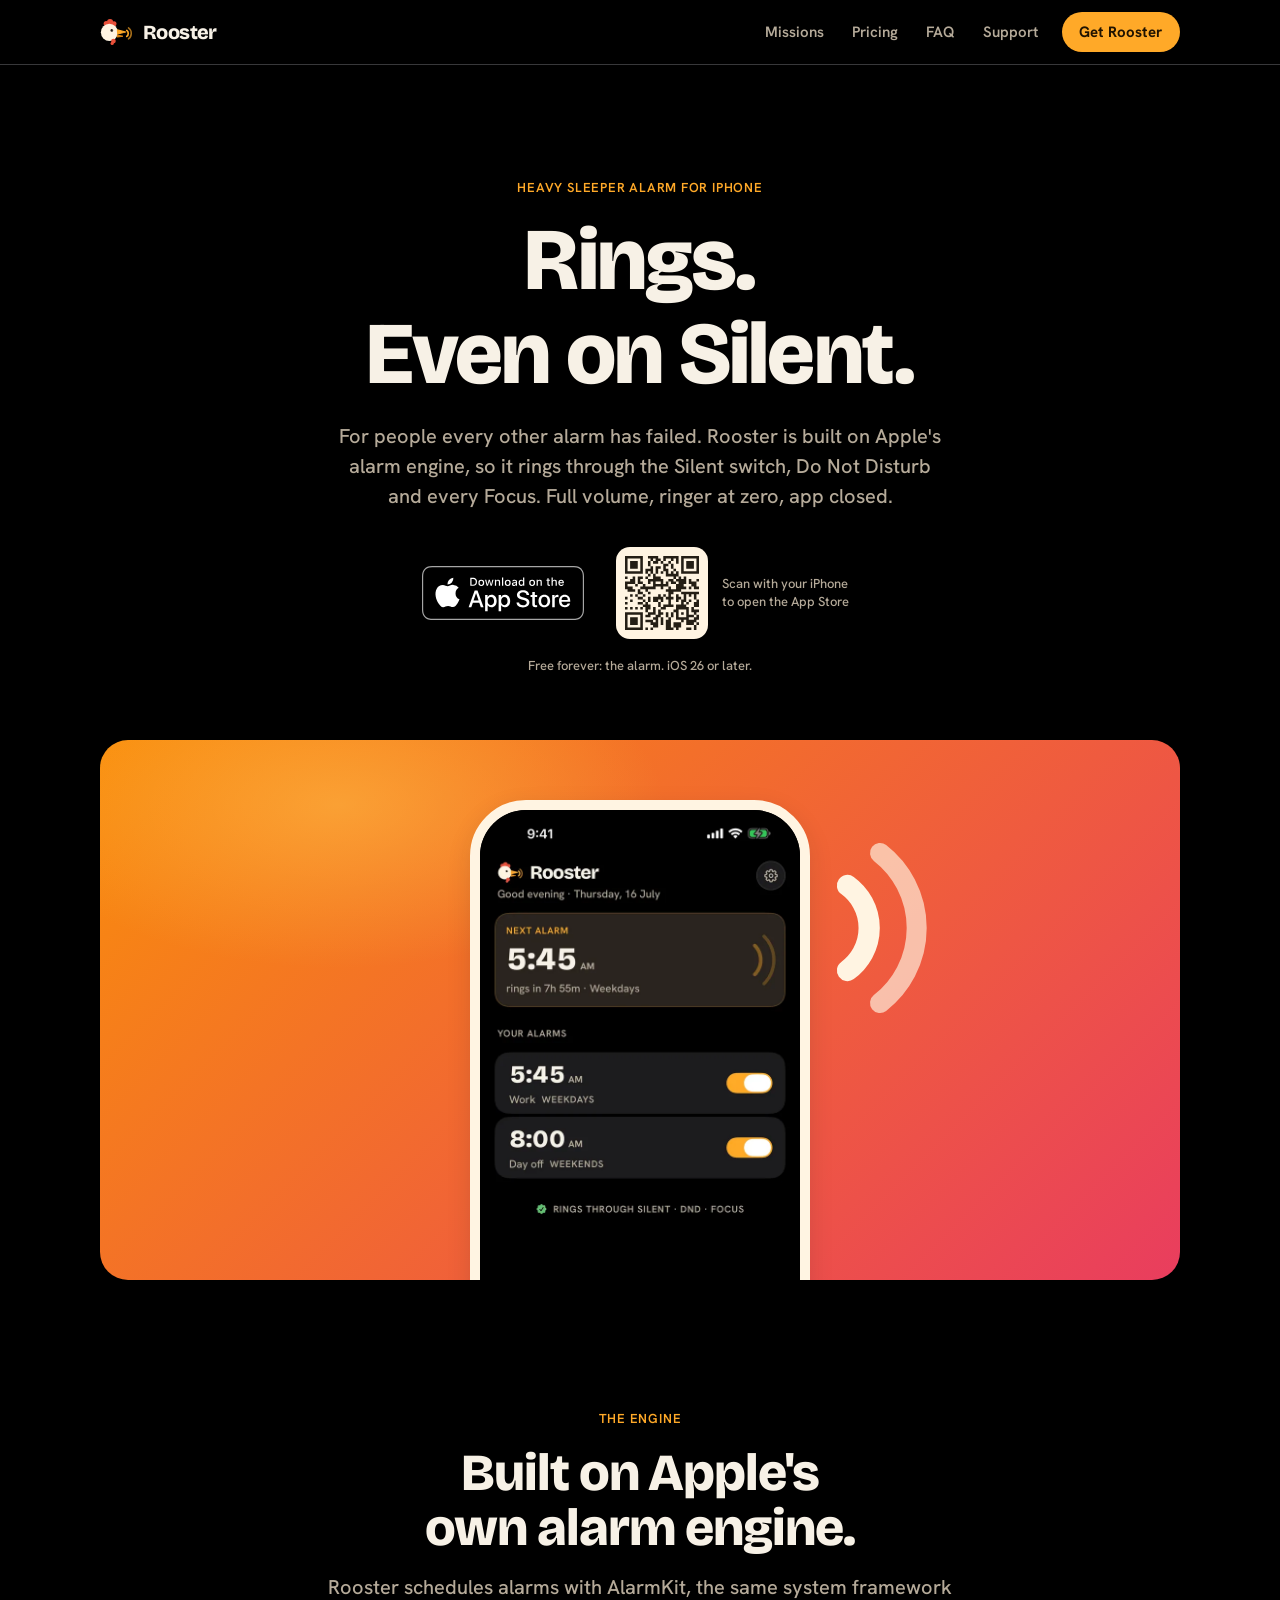
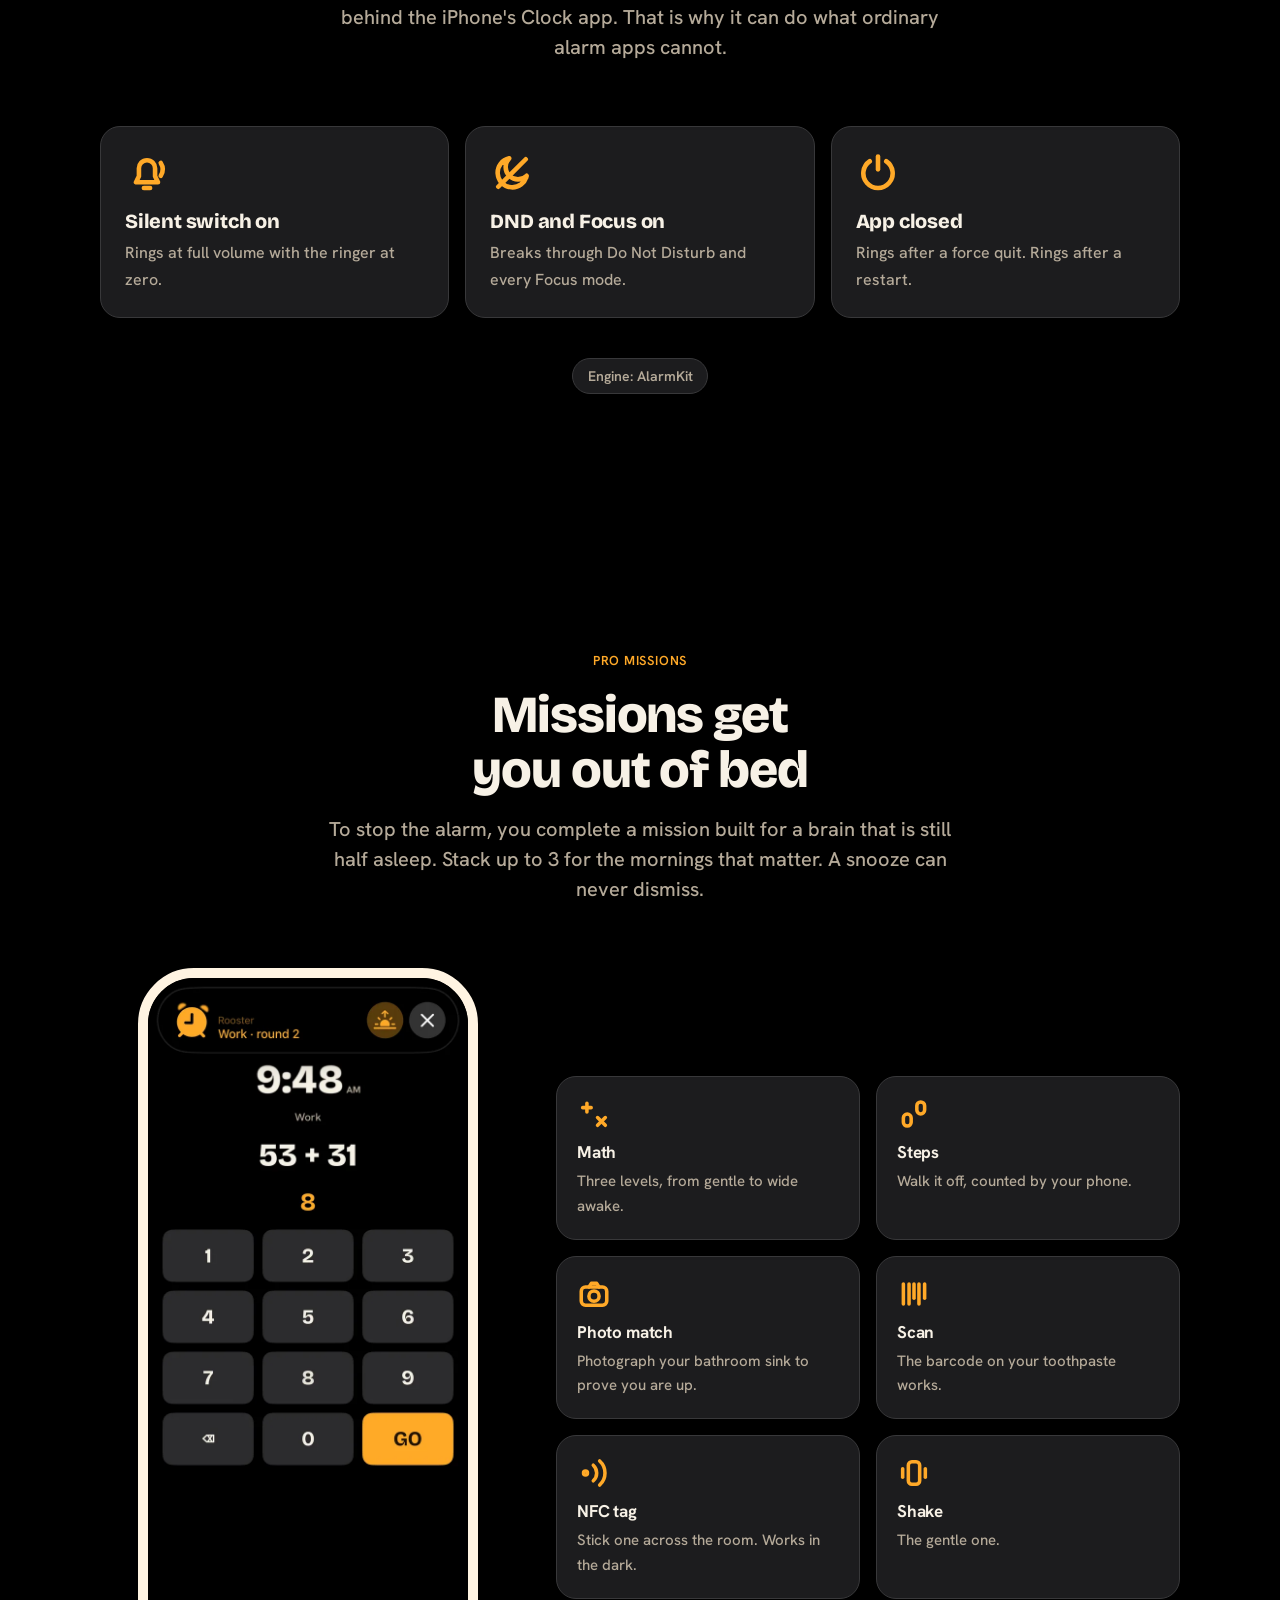
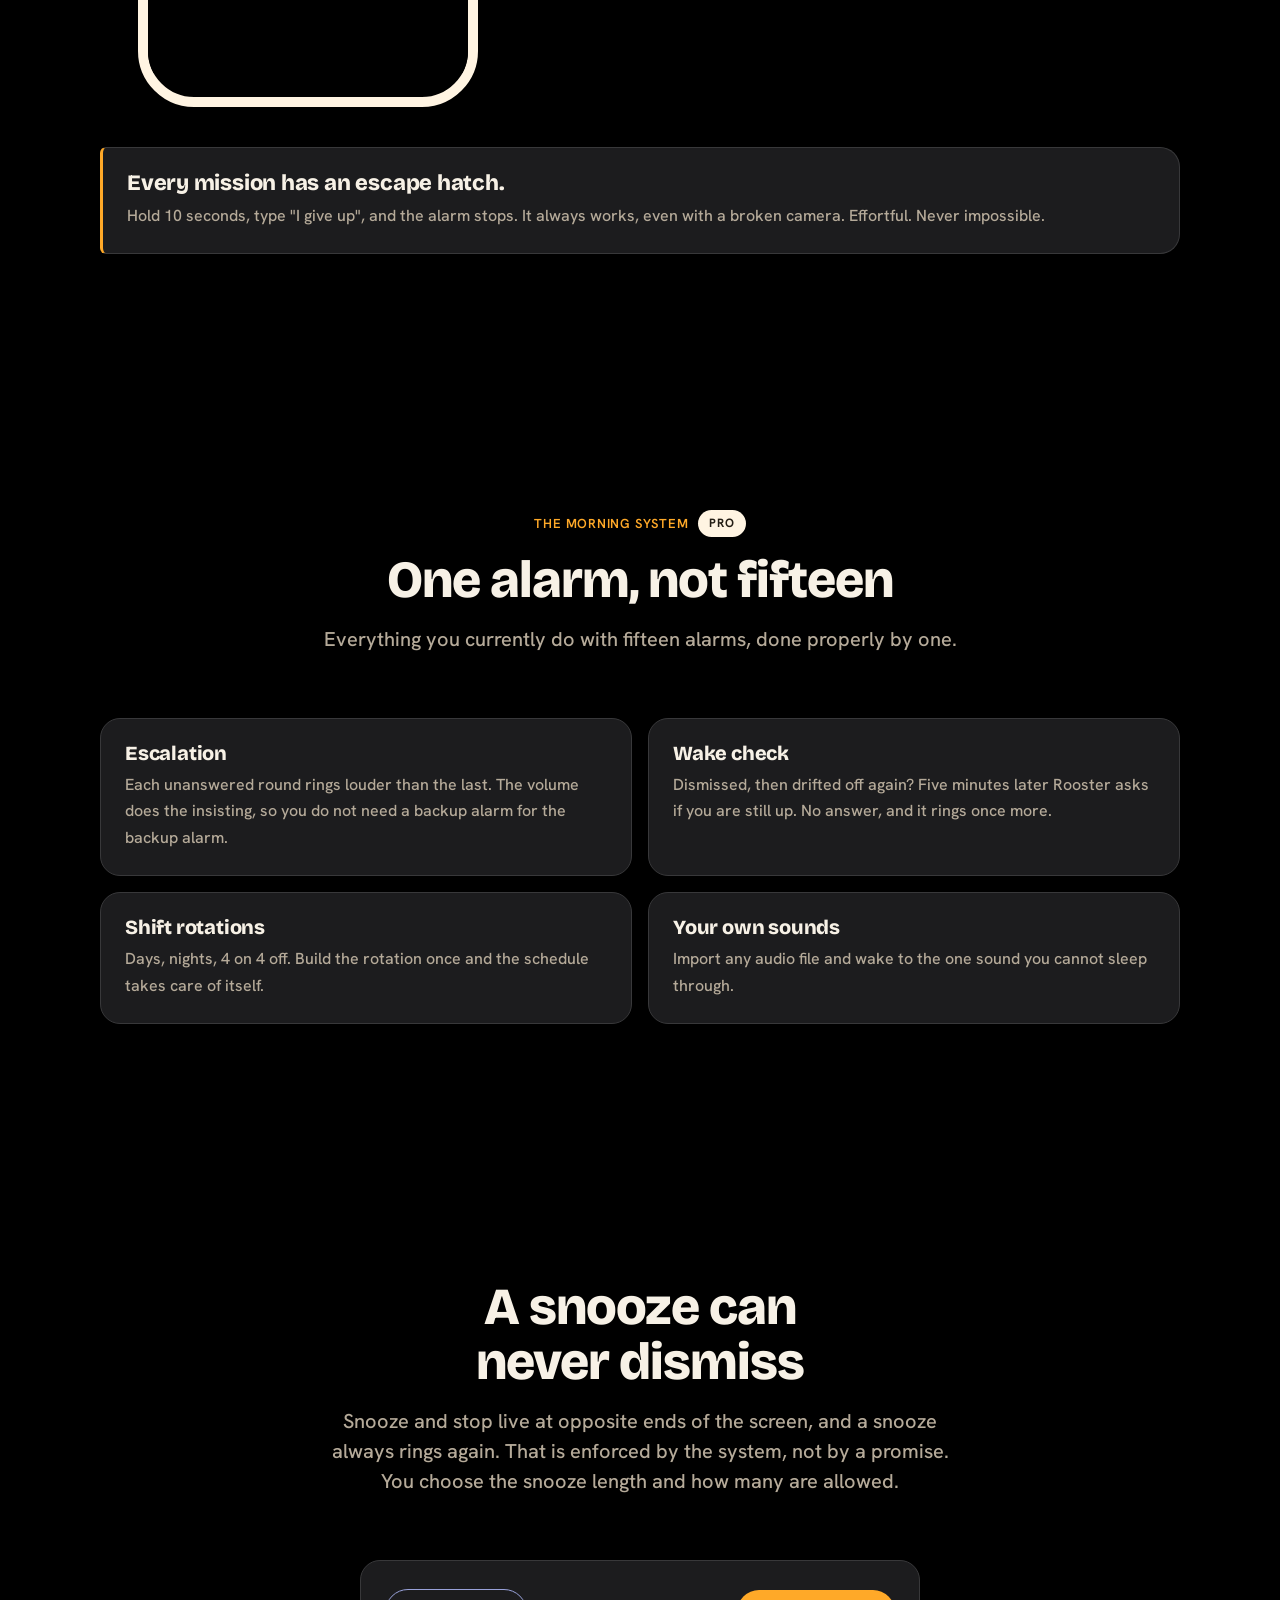
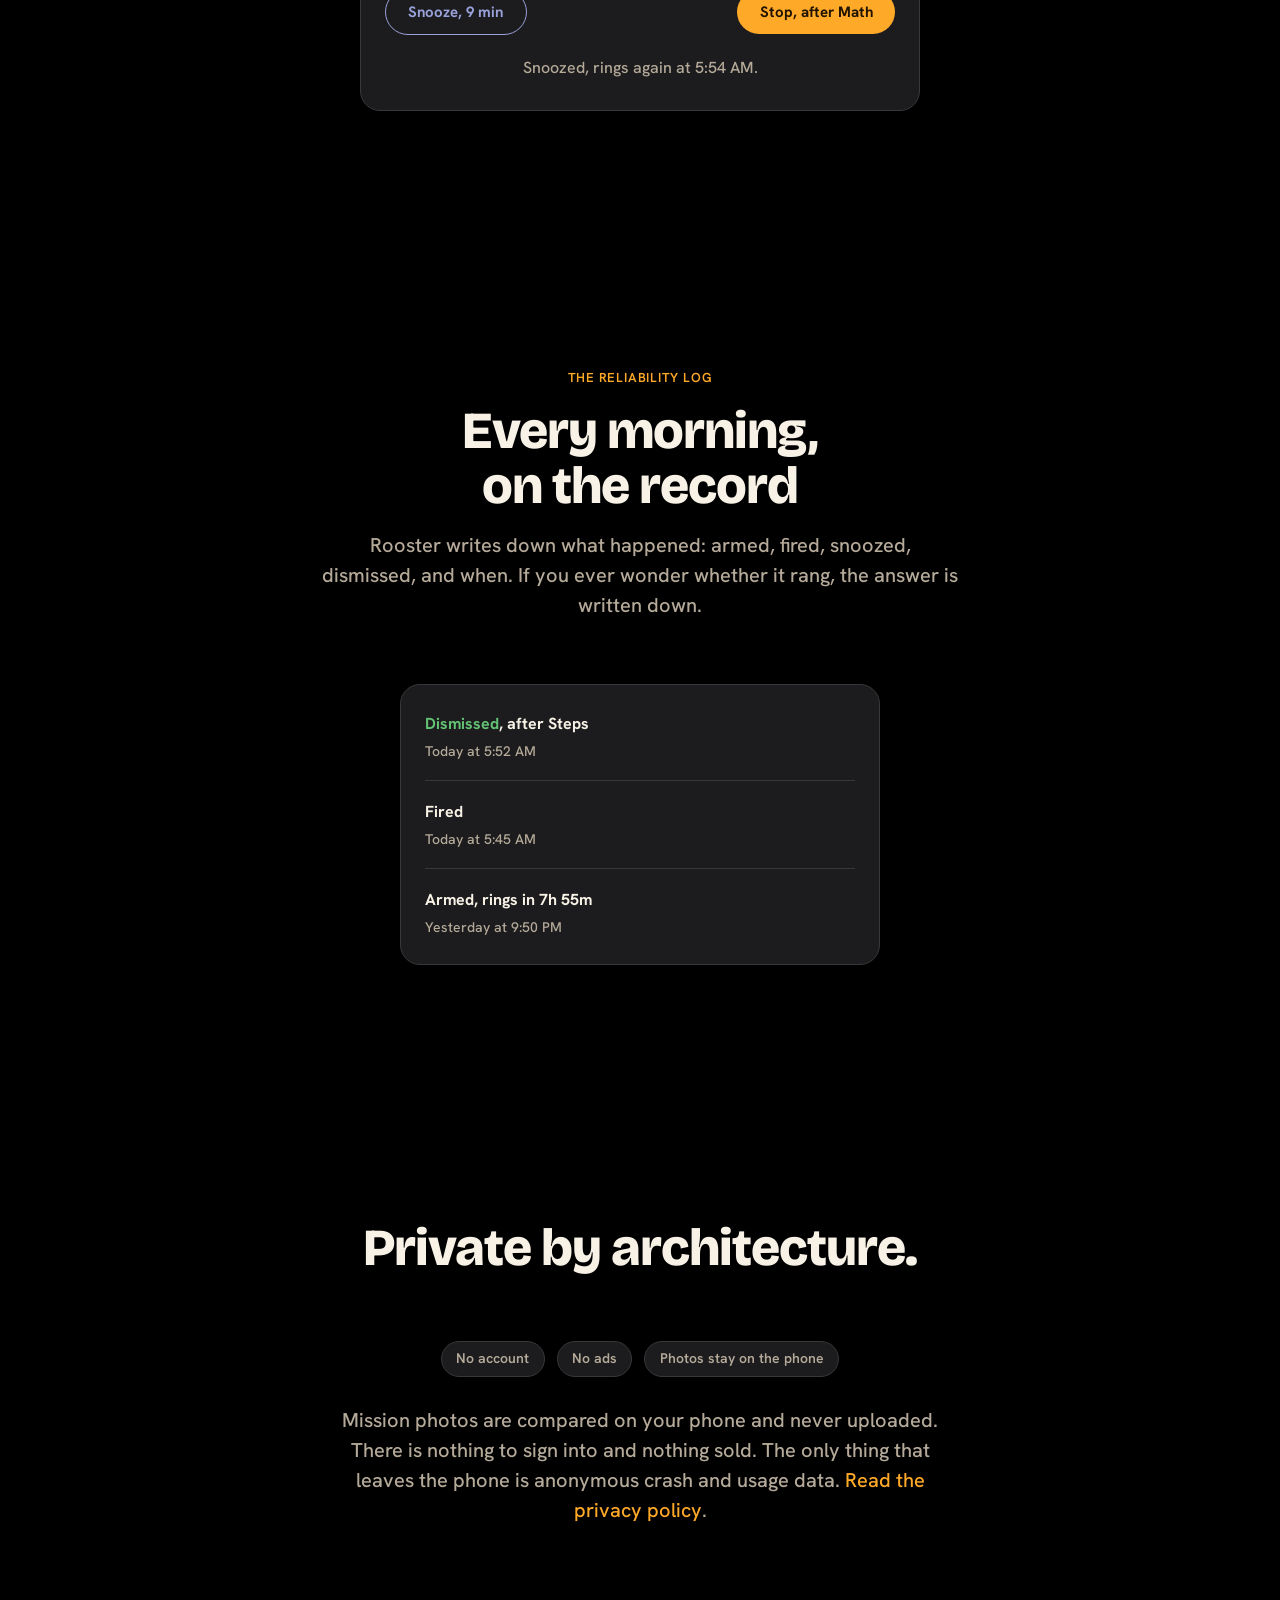
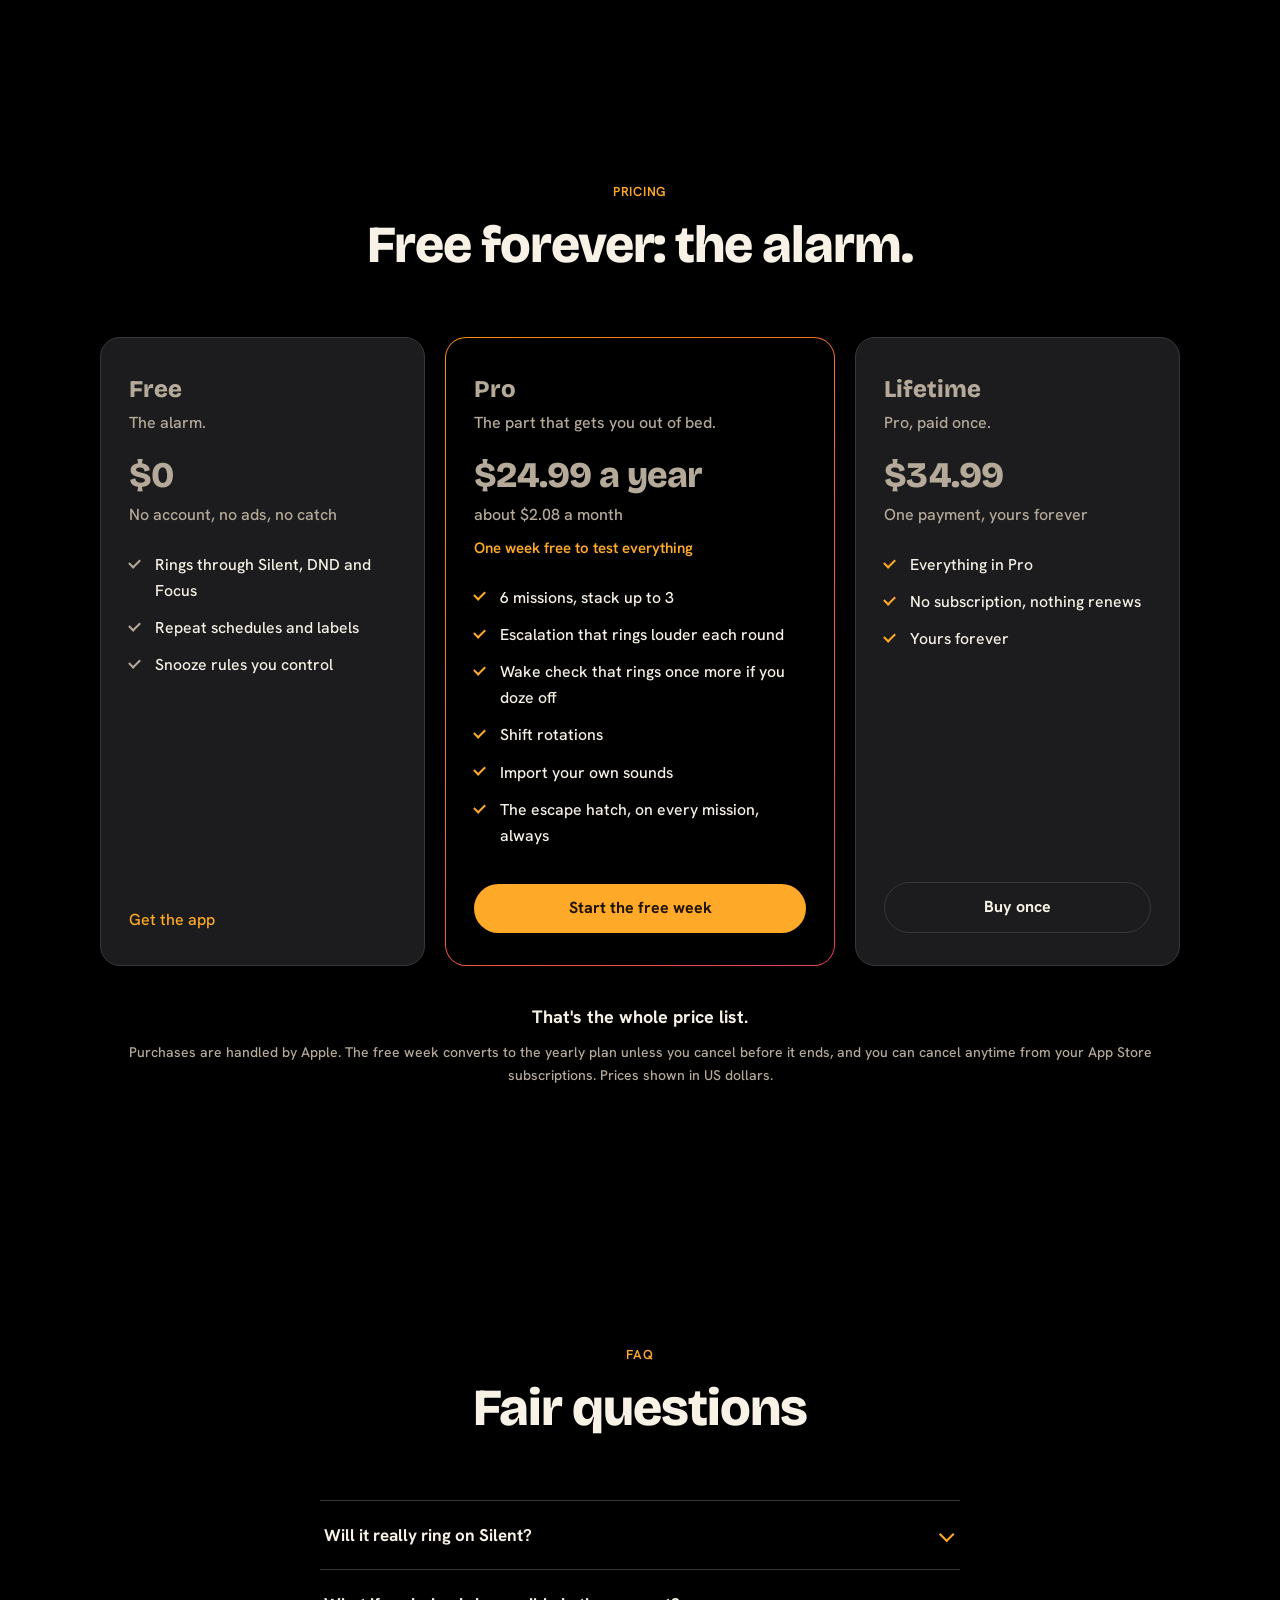
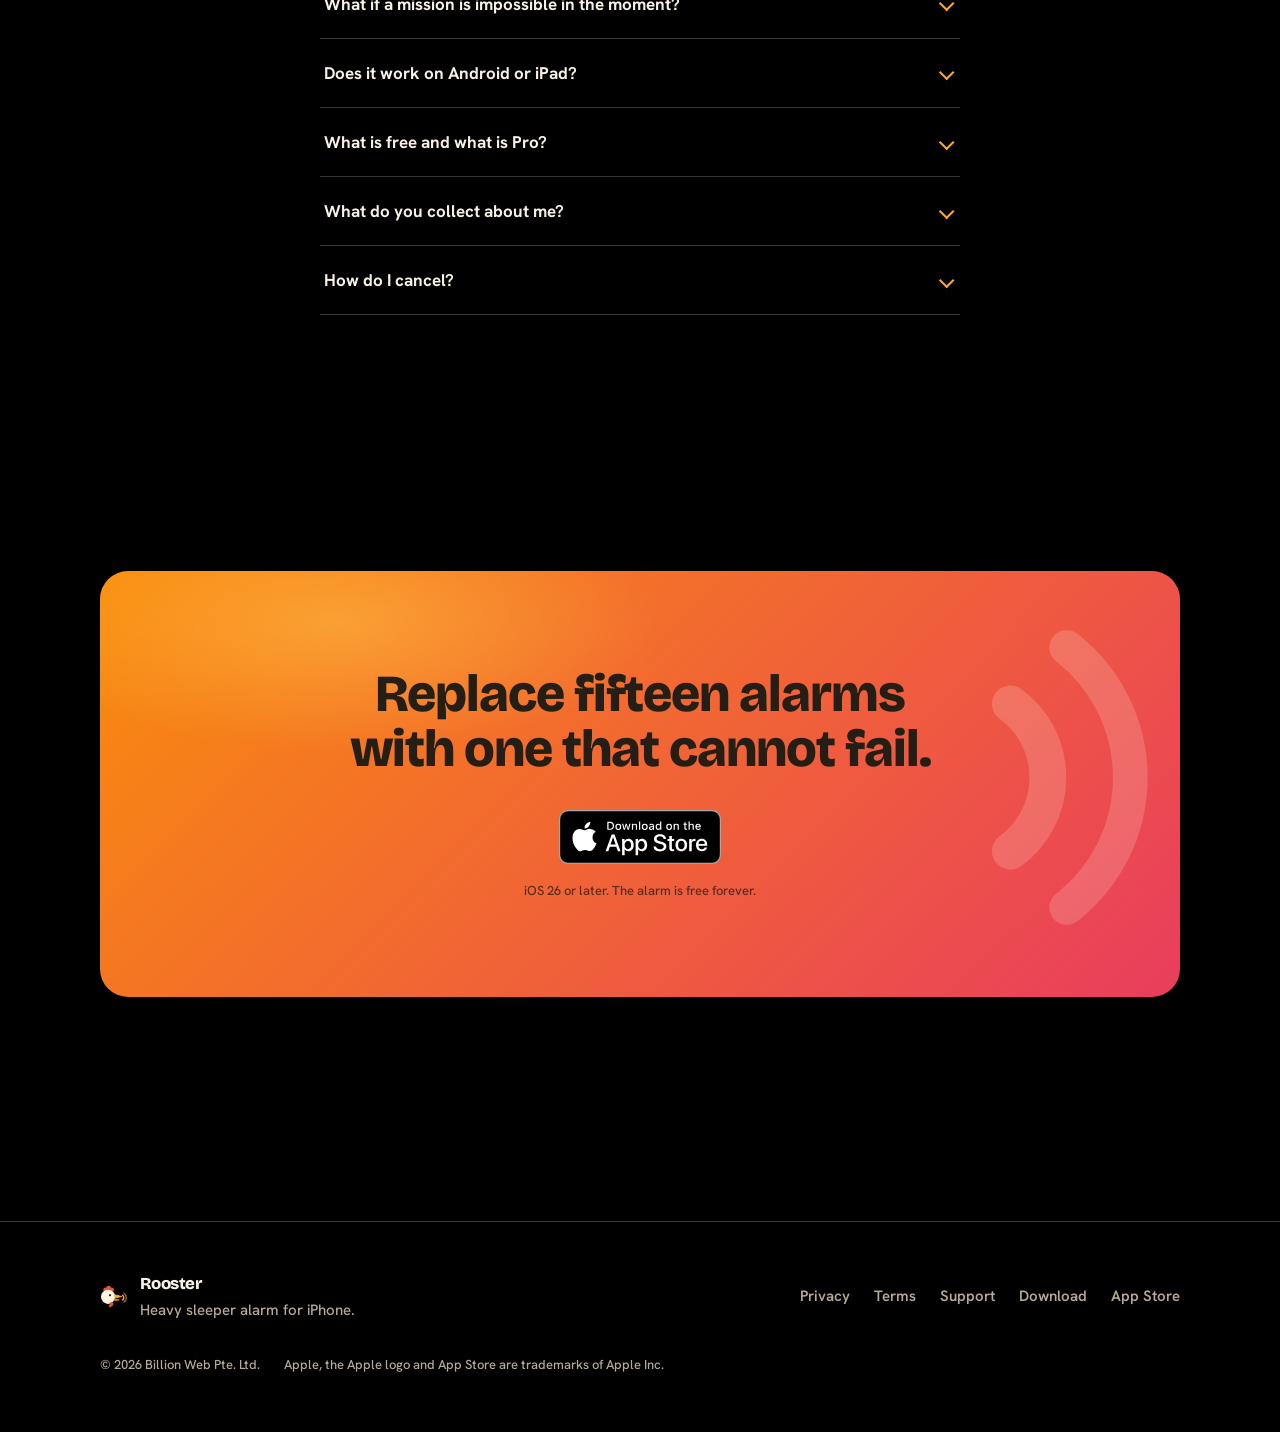
==== commit 9dae6056: "site: add /download page (ROOSTER mark + App Store badge) Co-Authored-By: Claude Fable 5 <noreply@an" ====
--- a/index.html
+++ b/index.html
@@ -456,6 +456,7 @@
         <a href="privacy/">Privacy</a>
         <a href="terms/">Terms</a>
         <a href="support/">Support</a>
+        <a href="download/">Download</a>
         <a href="https://apps.apple.com/app/id6791535362">App Store</a>
       </nav>
     </div>
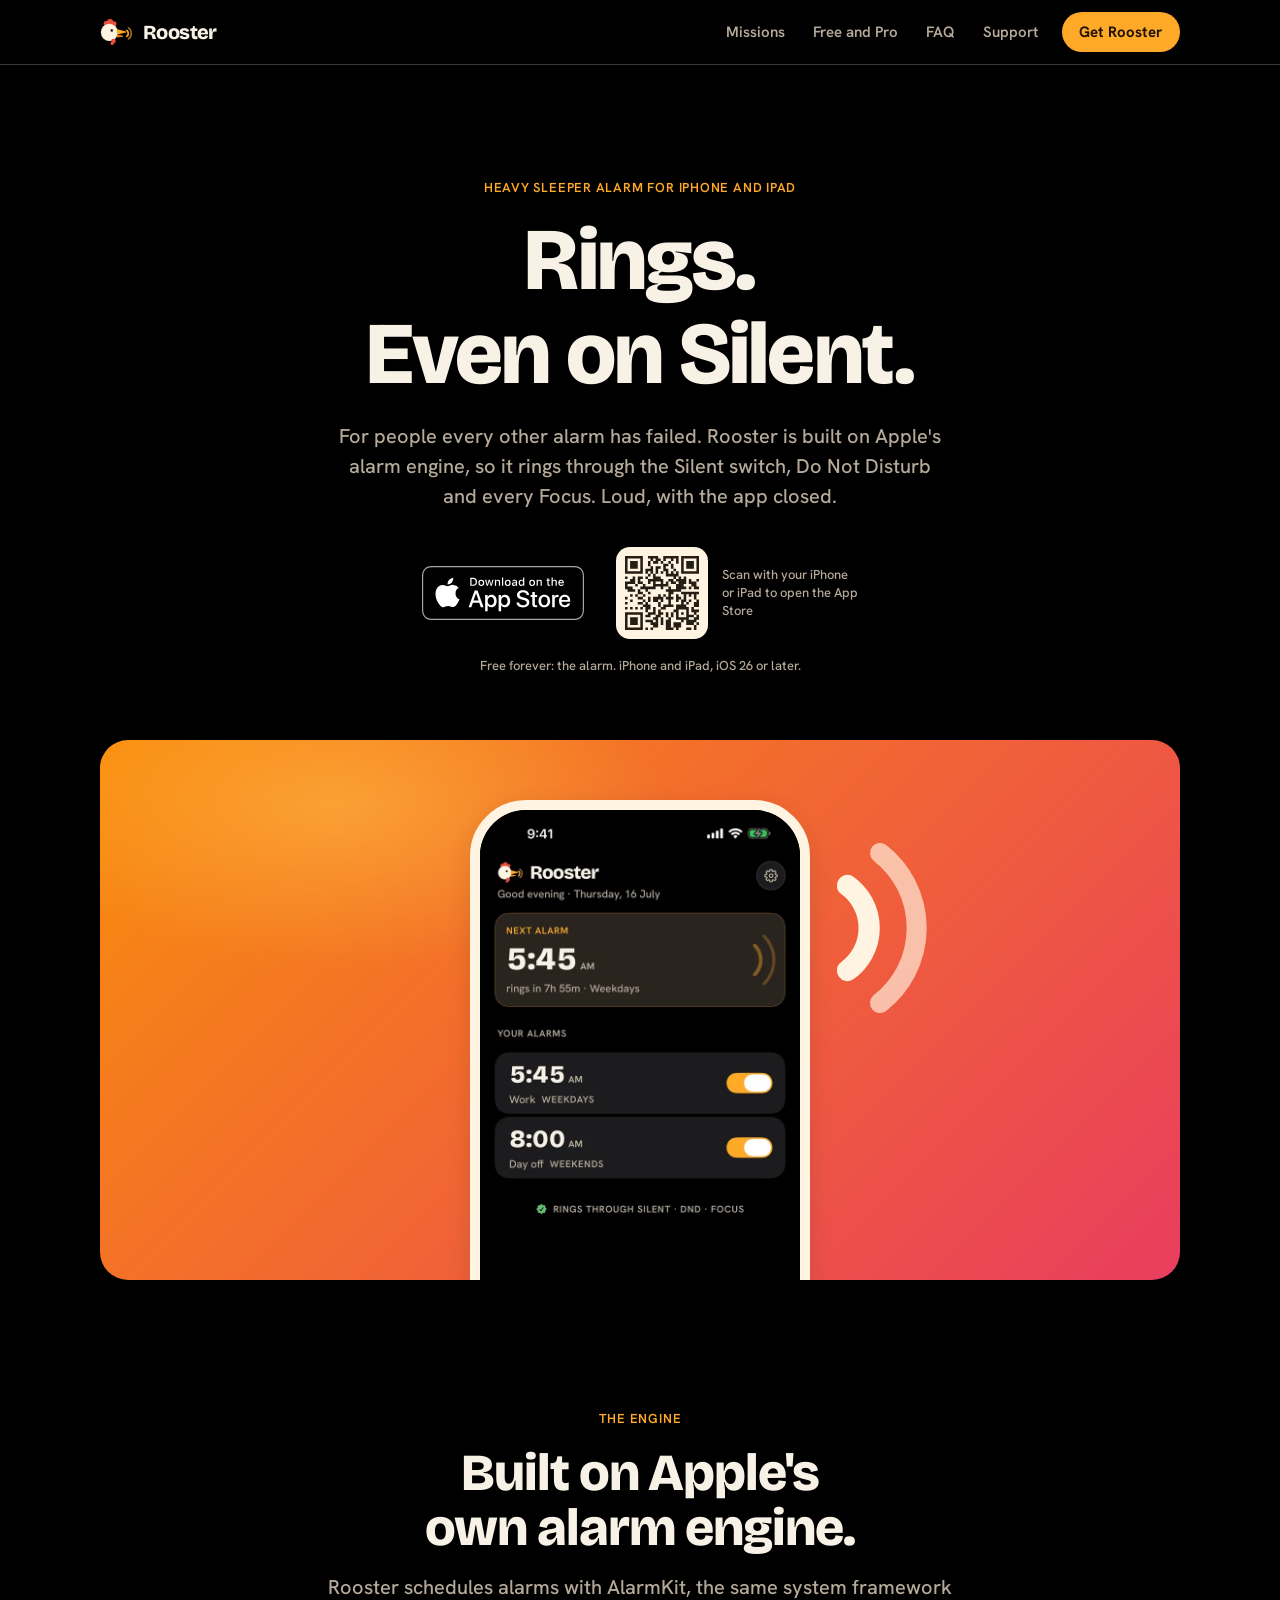
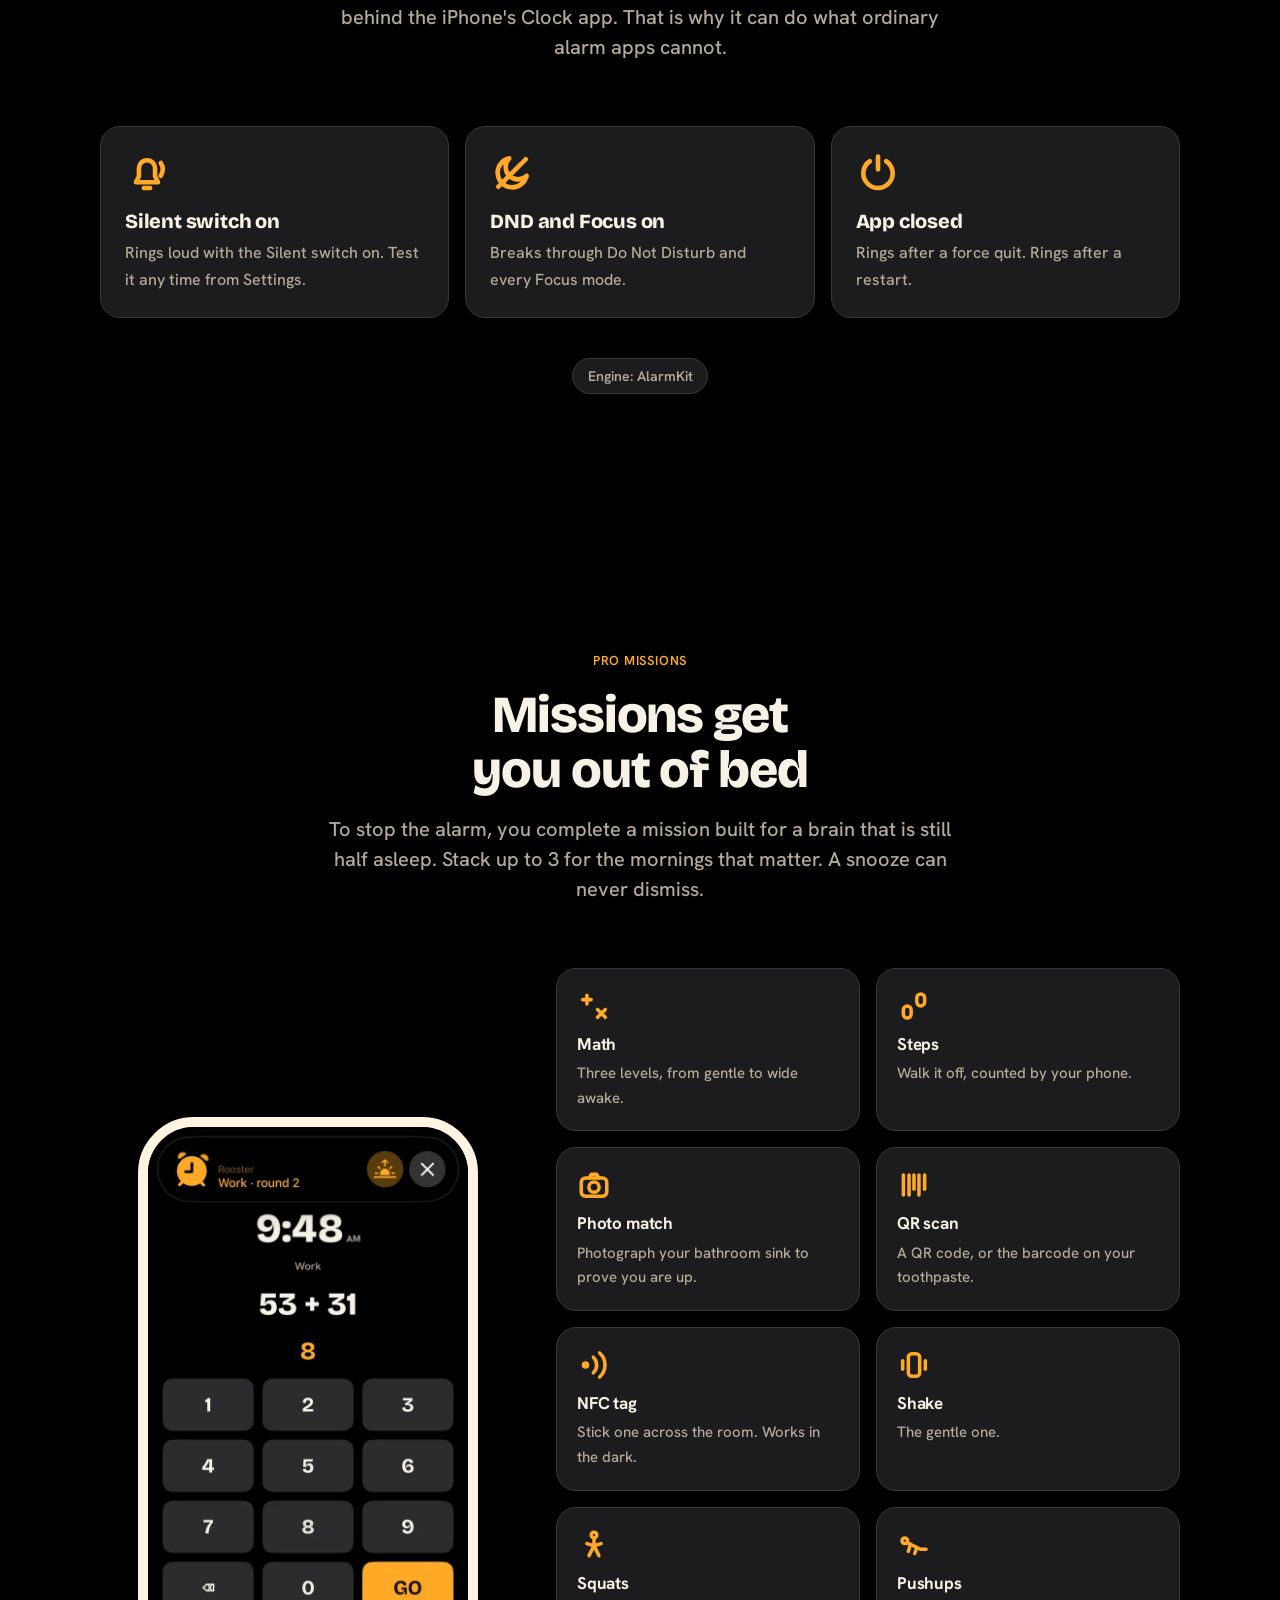
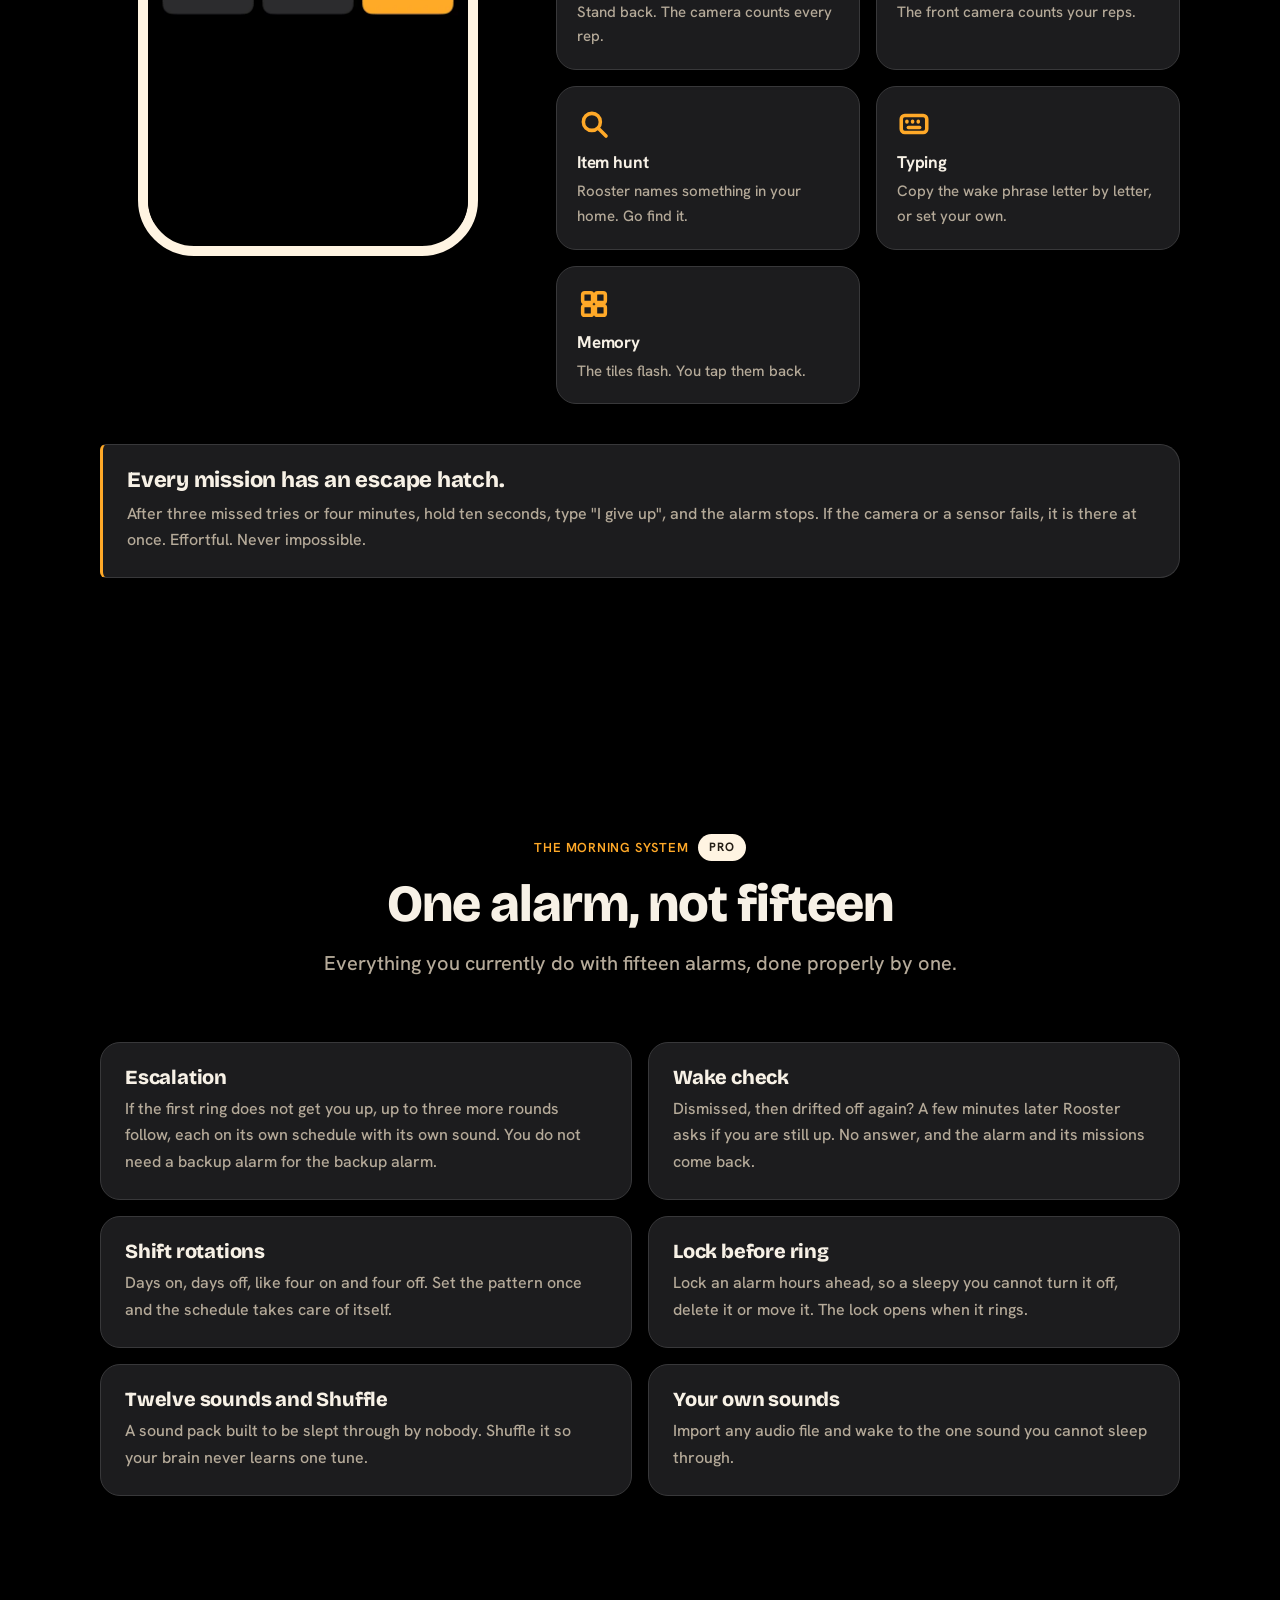
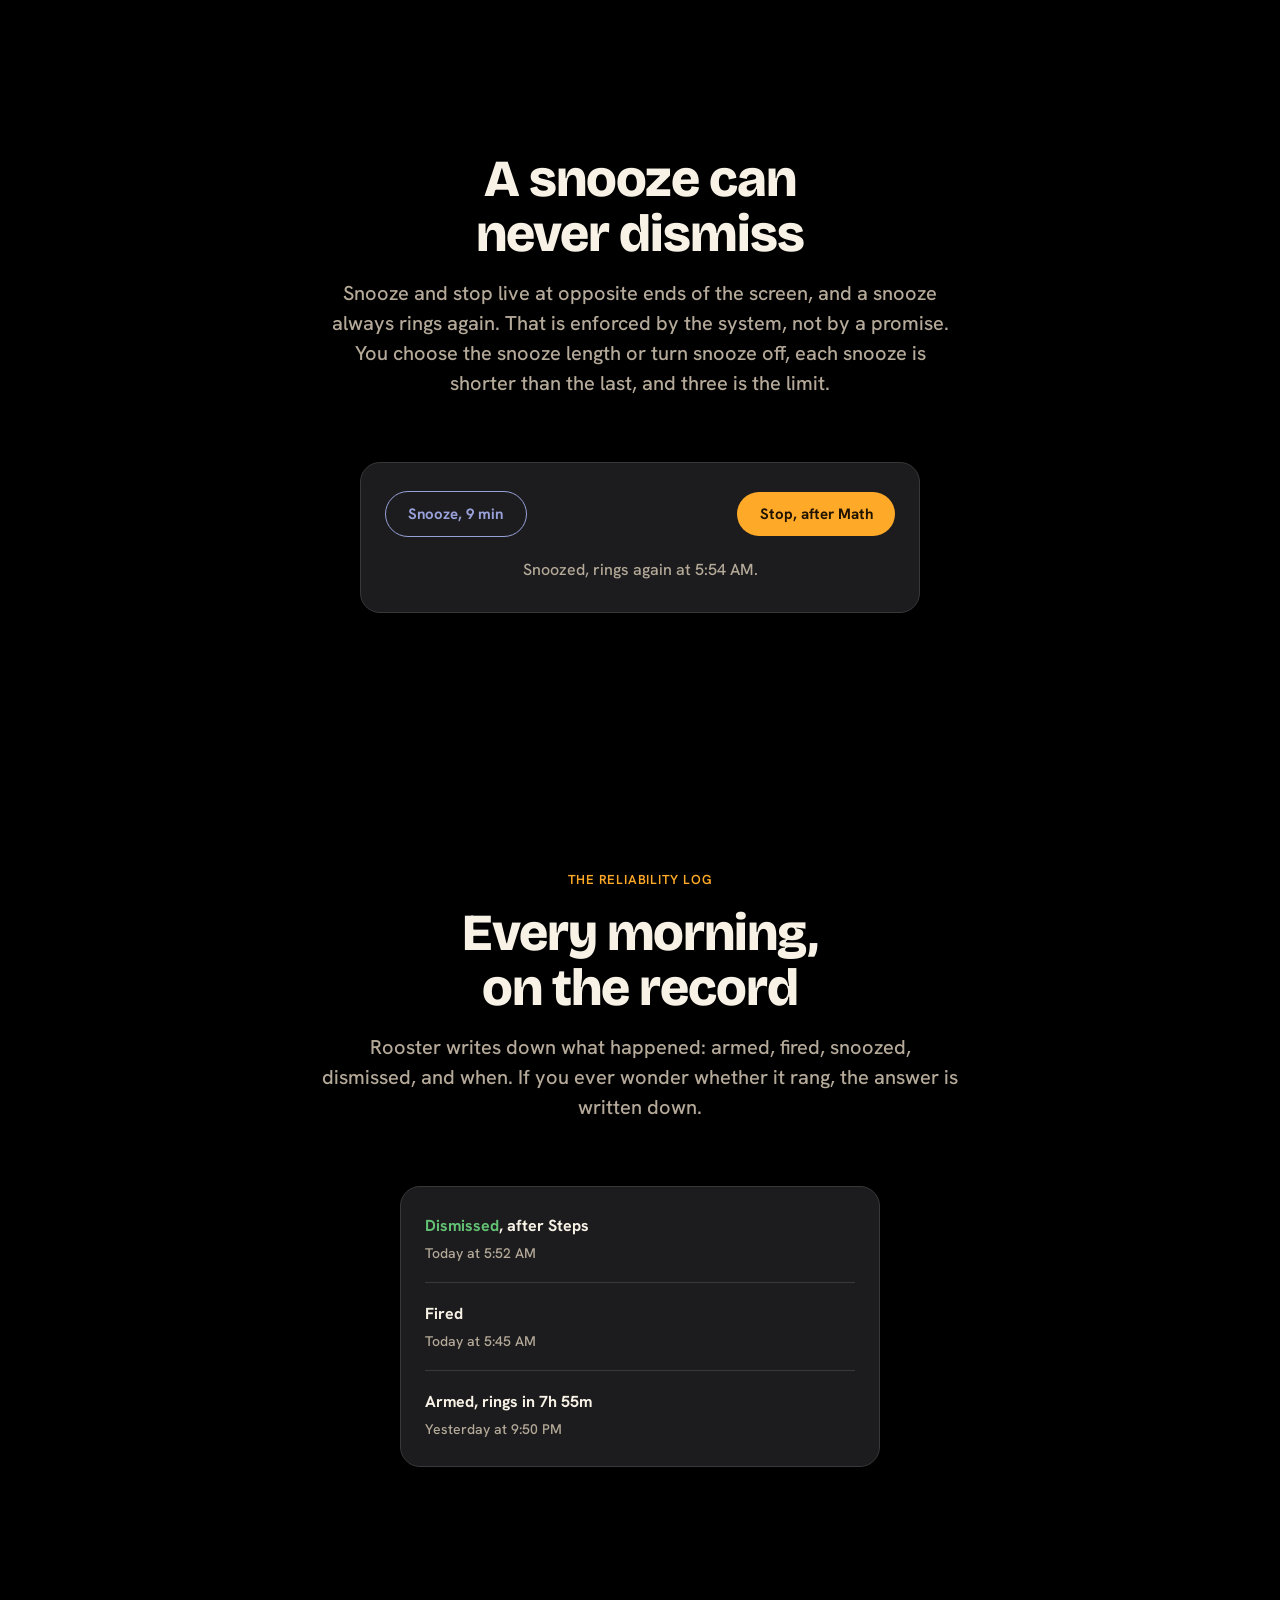
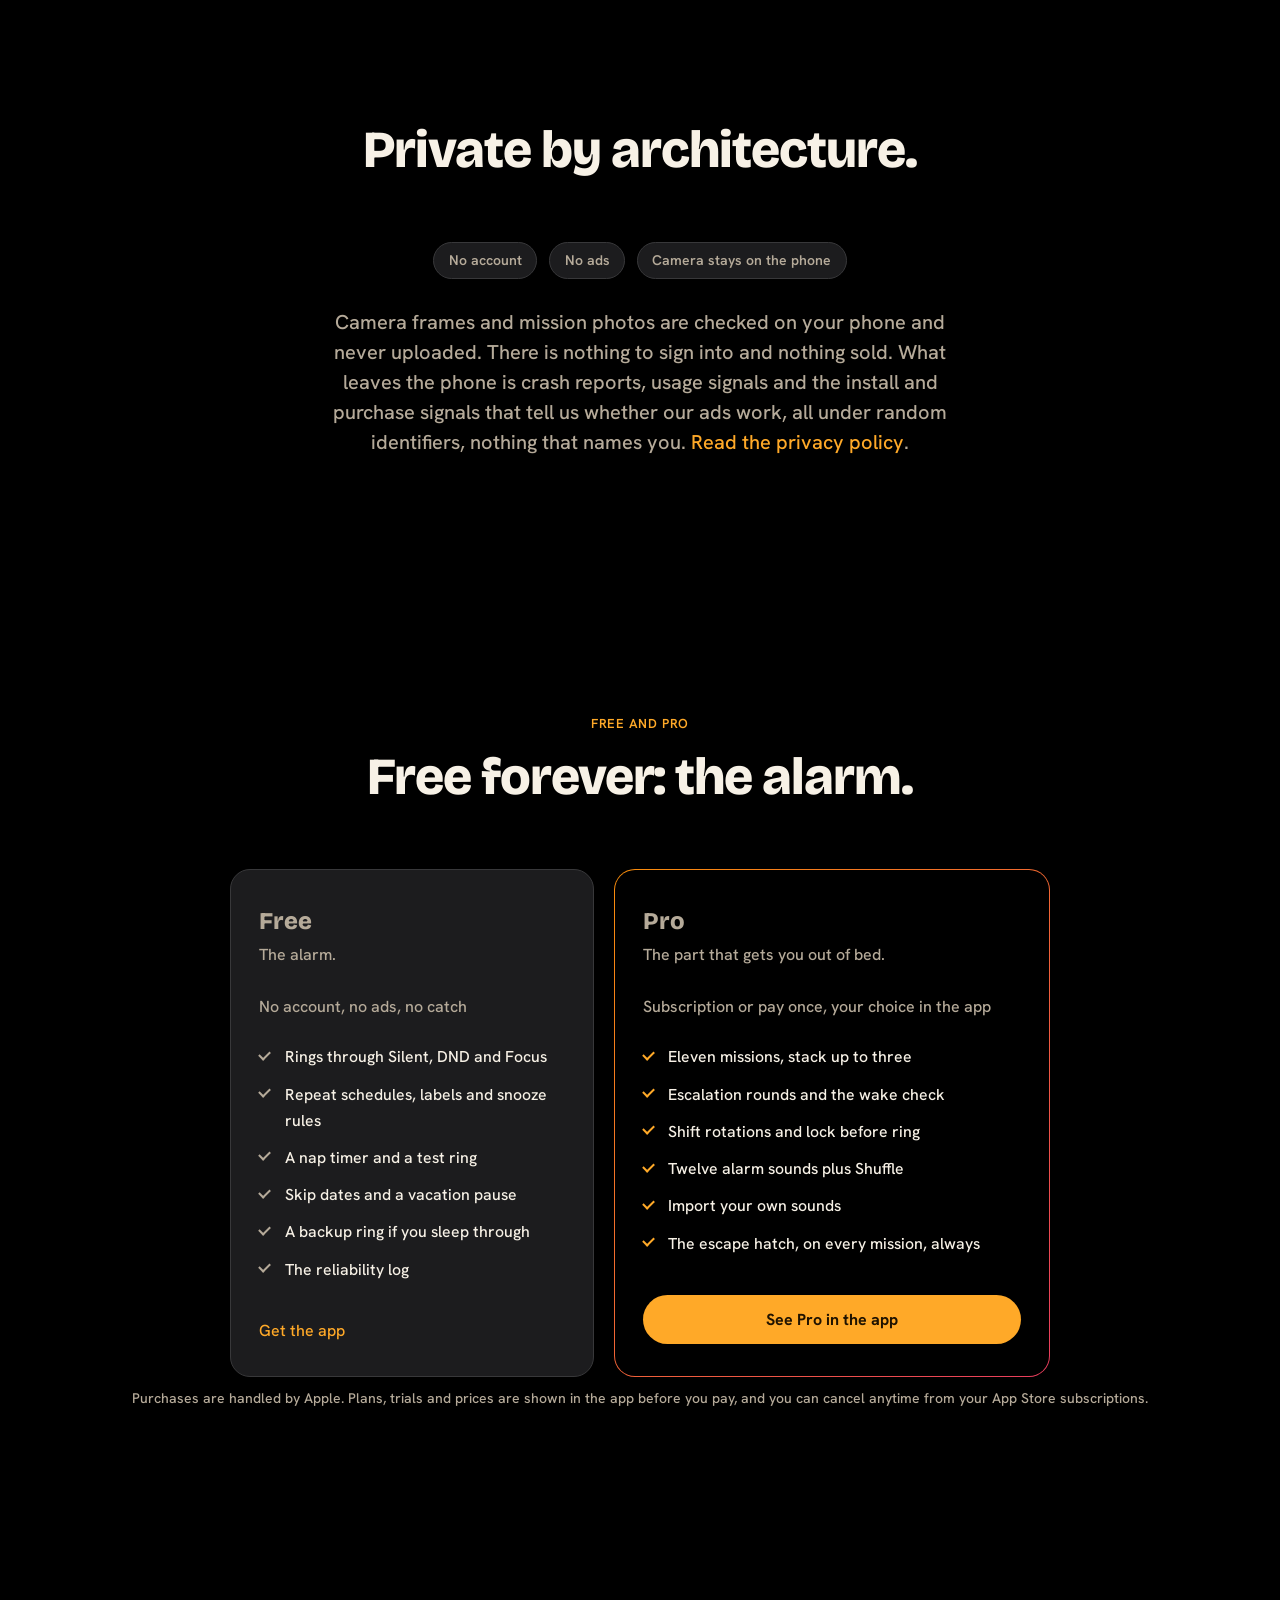
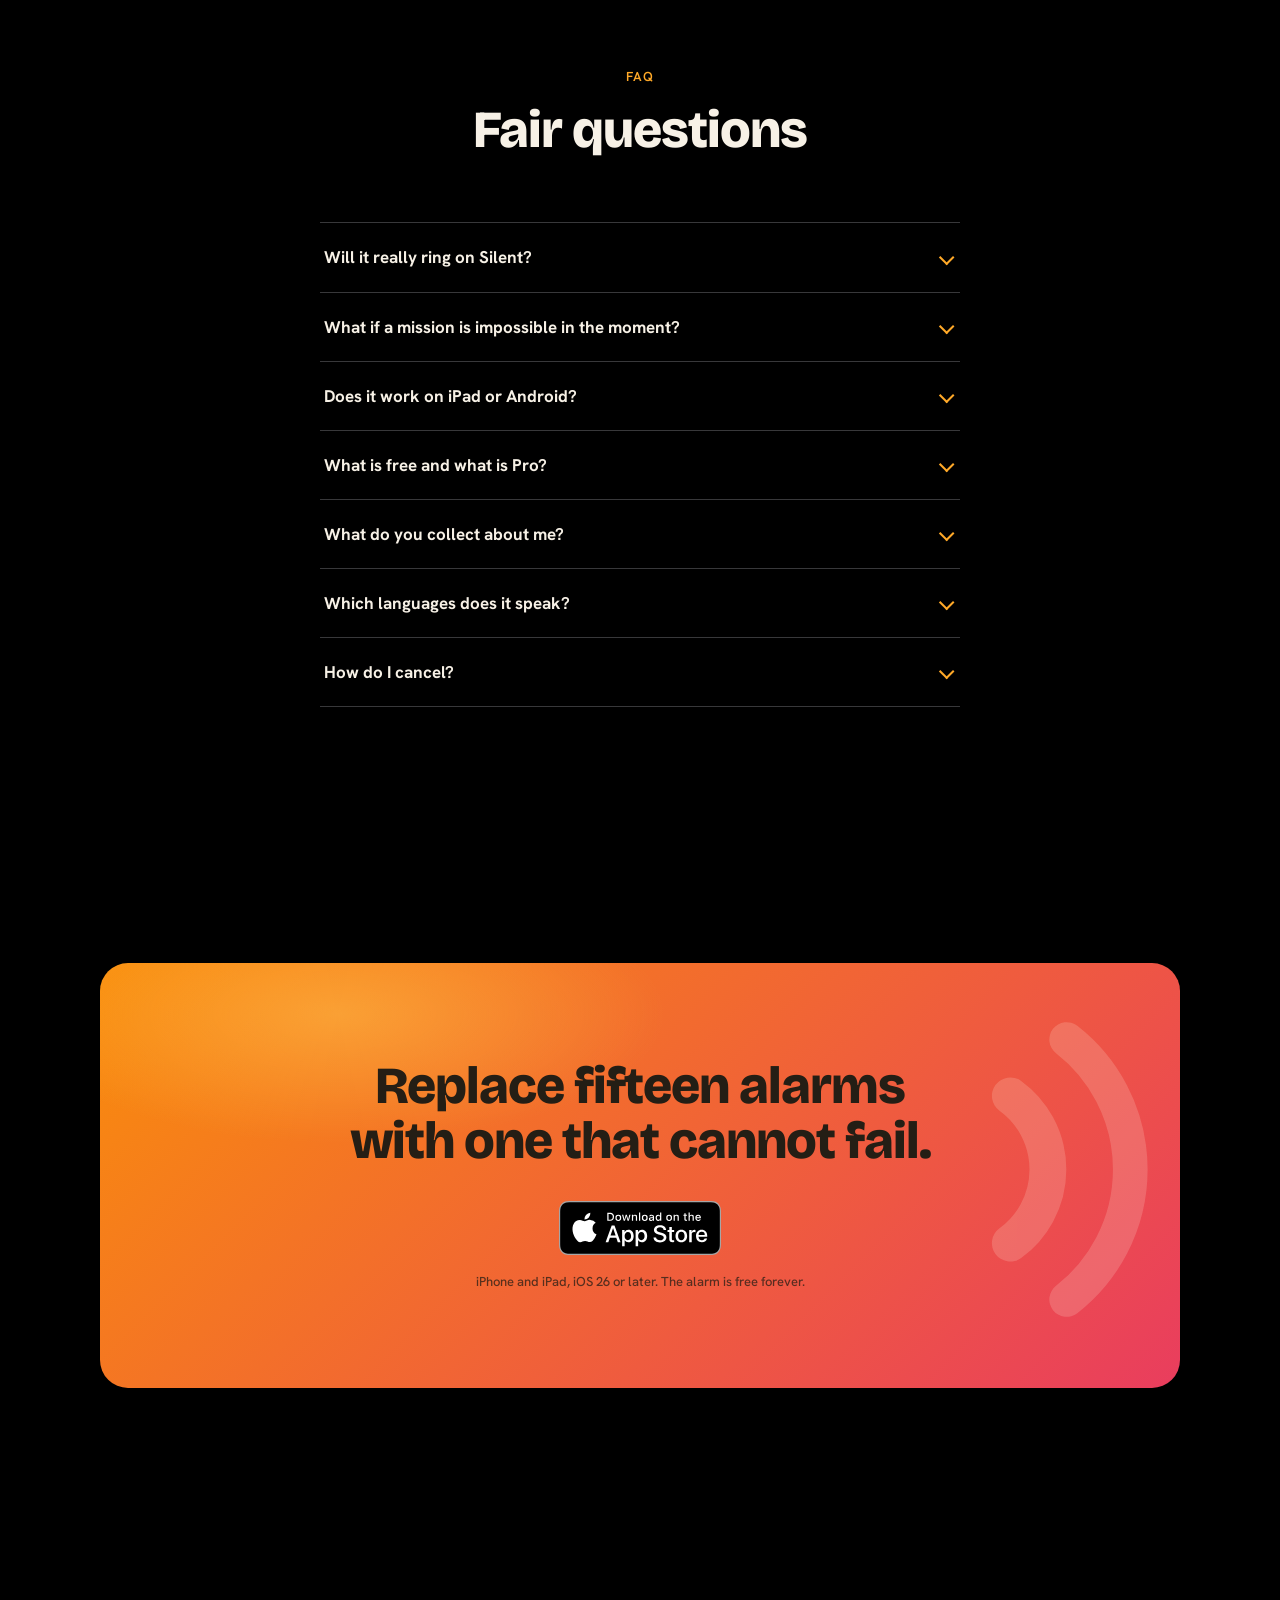
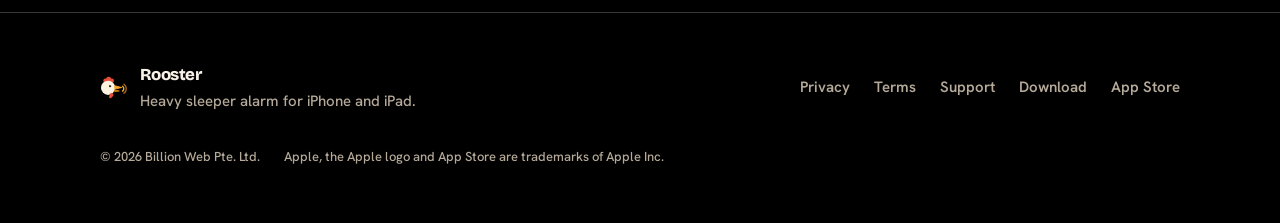
==== commit 2d440805: "site: no prices, legal pages for Remote Config, A/B tests and ad measurement, iPad, all 11 missions " ====
--- a/index.html
+++ b/index.html
@@ -3,15 +3,15 @@
 <head>
 <meta charset="utf-8">
 <meta name="viewport" content="width=device-width, initial-scale=1">
-<title>Rooster: Heavy Sleeper Alarm for iPhone. Rings even on Silent.</title>
-<meta name="description" content="For people every other alarm has failed. Built on Apple's alarm engine, Rooster rings through Silent, DND and Focus at full volume. Free forever: the alarm.">
+<title>Rooster: Heavy sleeper alarm for iPhone and iPad. Rings even on Silent.</title>
+<meta name="description" content="For people every other alarm has failed. Built on Apple's alarm engine, Rooster rings through Silent, DND and Focus on iPhone and iPad. Free forever: the alarm.">
 <link rel="canonical" href="https://wakerooster.com/">
 <meta name="theme-color" content="#000000">
 <meta name="apple-itunes-app" content="app-id=6791535362">
 
 <meta property="og:type" content="website">
 <meta property="og:site_name" content="Rooster">
-<meta property="og:title" content="Rooster: Heavy Sleeper Alarm for iPhone">
+<meta property="og:title" content="Rooster: Heavy sleeper alarm for iPhone and iPad">
 <meta property="og:description" content="Rings through Silent, DND and Focus. Every time. Missions get you out of bed. Free forever: the alarm.">
 <meta property="og:url" content="https://wakerooster.com/">
 <meta property="og:image" content="https://wakerooster.com/assets/og.png">
@@ -32,17 +32,12 @@
     {
       "@type": "MobileApplication",
       "name": "Rooster: Heavy Sleeper Alarm",
-      "operatingSystem": "iOS 26.0 or later",
+      "operatingSystem": "iOS 26.0 or later, iPadOS 26.0 or later",
       "applicationCategory": "UtilitiesApplication",
-      "description": "Alarm app for heavy sleepers built on Apple's AlarmKit. Rings through Silent, Do Not Disturb and Focus at full volume, with wake missions, escalation and a wake check.",
+      "description": "Alarm app for heavy sleepers built on Apple's AlarmKit. Rings through Silent, Do Not Disturb and Focus, with wake missions, escalation and a wake check.",
       "url": "https://wakerooster.com/",
       "installUrl": "https://apps.apple.com/app/id6791535362",
-      "image": "https://wakerooster.com/assets/og.png",
-      "offers": [
-        { "@type": "Offer", "price": "0", "priceCurrency": "USD", "description": "Free forever: the alarm." },
-        { "@type": "Offer", "price": "24.99", "priceCurrency": "USD", "description": "Rooster Pro yearly subscription with one week free." },
-        { "@type": "Offer", "price": "34.99", "priceCurrency": "USD", "description": "Rooster Pro Lifetime, a single purchase." }
-      ]
+      "image": "https://wakerooster.com/assets/og.png"
     },
     {
       "@type": "FAQPage",
@@ -55,22 +50,27 @@
         {
           "@type": "Question",
           "name": "What if a mission is impossible in the moment?",
-          "acceptedAnswer": { "@type": "Answer", "text": "Hold 10 seconds and type I give up. The escape hatch is on every mission screen and always works, even with a broken camera or a missing NFC tag." }
+          "acceptedAnswer": { "@type": "Answer", "text": "After three missed tries or four minutes, hold ten seconds and type I give up. If the camera, a sensor or the NFC tag fails, the escape hatch is there at once, and it always works." }
         },
         {
           "@type": "Question",
-          "name": "Does it work on Android or iPad?",
-          "acceptedAnswer": { "@type": "Answer", "text": "No. Rooster is iPhone only and needs iOS 26 or later, because AlarmKit exists only there." }
+          "name": "Does it work on iPad or Android?",
+          "acceptedAnswer": { "@type": "Answer", "text": "Rooster runs on iPhone and iPad with iOS or iPadOS 26 or later, because AlarmKit exists only there. There is no Android version." }
         },
         {
           "@type": "Question",
           "name": "What is free and what is Pro?",
-          "acceptedAnswer": { "@type": "Answer", "text": "Free forever: alarms that ring through Silent, repeat schedules, labels, and snooze rules. Pro adds the missions, stacking, escalation, wake check, shift rotations and imported sounds. $24.99 a year or $34.99 once." }
+          "acceptedAnswer": { "@type": "Answer", "text": "Free forever: alarms that ring through Silent, repeat schedules, labels, snooze rules, a nap timer, a test ring, skip dates and a vacation pause. Pro adds all eleven missions and stacking, escalation, the wake check, shift rotations, lock before ring, the sound pack and imported sounds. Plans and prices are shown in the app." }
         },
         {
           "@type": "Question",
           "name": "What do you collect about me?",
-          "acceptedAnswer": { "@type": "Answer", "text": "There is no account and there are no ads. Mission photos never leave your phone. Rooster sends anonymous crash and usage signals, nothing that identifies you. The privacy policy has the details." }
+          "acceptedAnswer": { "@type": "Answer", "text": "There is no account and there are no ads. Mission photos and camera frames never leave your phone. Rooster sends crash reports, usage signals and the install and purchase signals that tell us whether our ads work, under random identifiers, nothing that names you. The privacy policy has the details." }
+        },
+        {
+          "@type": "Question",
+          "name": "Which languages does it speak?",
+          "acceptedAnswer": { "@type": "Answer", "text": "English, German, French, Spanish, Italian, Japanese, Portuguese and Traditional Chinese. Pick one in Settings, or follow your device." }
         },
         {
           "@type": "Question",
@@ -94,7 +94,7 @@
     </a>
     <nav class="site-nav" aria-label="Site">
       <a href="#missions">Missions</a>
-      <a href="#pricing">Pricing</a>
+      <a href="#pro">Free and Pro</a>
       <a href="#faq">FAQ</a>
       <a href="support/">Support</a>
     </nav>
@@ -106,9 +106,9 @@
 
   <section class="hero">
     <div class="wrap">
-      <span class="eyebrow">Heavy sleeper alarm for iPhone</span>
+      <span class="eyebrow">Heavy sleeper alarm for iPhone and iPad</span>
       <h1>Rings.<br>Even on Silent.</h1>
-      <p class="lede">For people every other alarm has failed. Rooster is built on Apple's alarm engine, so it rings through the Silent switch, Do Not Disturb and every Focus. Full volume, ringer at zero, app closed.</p>
+      <p class="lede">For people every other alarm has failed. Rooster is built on Apple's alarm engine, so it rings through the Silent switch, Do Not Disturb and every Focus. Loud, with the app closed.</p>
 
       <div class="cta-row">
         <a class="badge-link" href="https://apps.apple.com/app/id6791535362">
@@ -118,10 +118,10 @@
           <div class="qr-box" aria-hidden="true">
             <img src="assets/qr-appstore.svg" alt="">
           </div>
-          <p>Scan with your iPhone to open the App Store</p>
-        </div>
-      </div>
-      <p class="microcopy">Free forever: the alarm. iOS 26 or later.</p>
+          <p>Scan with your iPhone or iPad to open the App Store</p>
+        </div>
+      </div>
+      <p class="microcopy">Free forever: the alarm. iPhone and iPad, iOS 26 or later.</p>
 
       <div class="hero-stage">
         <div class="device">
@@ -150,7 +150,7 @@
             <path d="M19.5 6.5a6.5 6.5 0 0 1 0 7"/>
           </svg>
           <h3>Silent switch on</h3>
-          <p>Rings at full volume with the ringer at zero.</p>
+          <p>Rings loud with the Silent switch on. Test it any time from Settings.</p>
         </div>
         <div class="card">
           <svg class="glyph" viewBox="0 0 24 24" aria-hidden="true">
@@ -220,8 +220,8 @@
               <line x1="15.5" y1="5" x2="15.5" y2="19"/>
               <line x1="19.5" y1="5" x2="19.5" y2="15"/>
             </svg>
-            <h3>Scan</h3>
-            <p>The barcode on your toothpaste works.</p>
+            <h3>QR scan</h3>
+            <p>A QR code, or the barcode on your toothpaste.</p>
           </div>
           <div class="card tile">
             <svg class="glyph" viewBox="0 0 24 24" aria-hidden="true">
@@ -241,11 +241,57 @@
             <h3>Shake</h3>
             <p>The gentle one.</p>
           </div>
+          <div class="card tile">
+            <svg class="glyph" viewBox="0 0 24 24" aria-hidden="true">
+              <circle cx="12" cy="5" r="2"/>
+              <path d="M12 7.5v5"/>
+              <path d="M7 11l5 1.5 5-1.5"/>
+              <path d="M12 12.5l-3.5 7M12 12.5l3.5 7"/>
+            </svg>
+            <h3>Squats</h3>
+            <p>Stand back. The camera counts every rep.</p>
+          </div>
+          <div class="card tile">
+            <svg class="glyph" viewBox="0 0 24 24" aria-hidden="true">
+              <circle cx="5.5" cy="9" r="2"/>
+              <path d="M7.5 10.5l9 4.5h4"/>
+              <path d="M9.5 11.5l-1.5 5M14 13.8l-1.5 4.2"/>
+            </svg>
+            <h3>Pushups</h3>
+            <p>The front camera counts your reps.</p>
+          </div>
+          <div class="card tile">
+            <svg class="glyph" viewBox="0 0 24 24" aria-hidden="true">
+              <circle cx="10.5" cy="10.5" r="6"/>
+              <line x1="15" y1="15" x2="20.5" y2="20.5"/>
+            </svg>
+            <h3>Item hunt</h3>
+            <p>Rooster names something in your home. Go find it.</p>
+          </div>
+          <div class="card tile">
+            <svg class="glyph" viewBox="0 0 24 24" aria-hidden="true">
+              <rect x="3" y="6" width="18" height="12" rx="2.5"/>
+              <line x1="7" y1="10" x2="7" y2="10.5"/><line x1="11" y1="10" x2="11" y2="10.5"/><line x1="15" y1="10" x2="15" y2="10.5"/>
+              <line x1="8" y1="14.5" x2="16" y2="14.5"/>
+            </svg>
+            <h3>Typing</h3>
+            <p>Copy the wake phrase letter by letter, or set your own.</p>
+          </div>
+          <div class="card tile">
+            <svg class="glyph" viewBox="0 0 24 24" aria-hidden="true">
+              <rect x="4" y="4" width="7" height="7" rx="1.5"/>
+              <rect x="13" y="4" width="7" height="7" rx="1.5"/>
+              <rect x="4" y="13" width="7" height="7" rx="1.5"/>
+              <rect x="13" y="13" width="7" height="7" rx="1.5"/>
+            </svg>
+            <h3>Memory</h3>
+            <p>The tiles flash. You tap them back.</p>
+          </div>
         </div>
       </div>
       <div class="card escape-card reveal">
         <h3>Every mission has an escape hatch.</h3>
-        <p>Hold 10 seconds, type "I give up", and the alarm stops. It always works, even with a broken camera. Effortful. Never impossible.</p>
+        <p>After three missed tries or four minutes, hold ten seconds, type "I give up", and the alarm stops. If the camera or a sensor fails, it is there at once. Effortful. Never impossible.</p>
       </div>
     </div>
   </section>
@@ -260,15 +306,23 @@
       <div class="grid-2 reveal">
         <div class="card">
           <h3>Escalation</h3>
-          <p>Each unanswered round rings louder than the last. The volume does the insisting, so you do not need a backup alarm for the backup alarm.</p>
+          <p>If the first ring does not get you up, up to three more rounds follow, each on its own schedule with its own sound. You do not need a backup alarm for the backup alarm.</p>
         </div>
         <div class="card">
           <h3>Wake check</h3>
-          <p>Dismissed, then drifted off again? Five minutes later Rooster asks if you are still up. No answer, and it rings once more.</p>
+          <p>Dismissed, then drifted off again? A few minutes later Rooster asks if you are still up. No answer, and the alarm and its missions come back.</p>
         </div>
         <div class="card">
           <h3>Shift rotations</h3>
-          <p>Days, nights, 4 on 4 off. Build the rotation once and the schedule takes care of itself.</p>
+          <p>Days on, days off, like four on and four off. Set the pattern once and the schedule takes care of itself.</p>
+        </div>
+        <div class="card">
+          <h3>Lock before ring</h3>
+          <p>Lock an alarm hours ahead, so a sleepy you cannot turn it off, delete it or move it. The lock opens when it rings.</p>
+        </div>
+        <div class="card">
+          <h3>Twelve sounds and Shuffle</h3>
+          <p>A sound pack built to be slept through by nobody. Shuffle it so your brain never learns one tune.</p>
         </div>
         <div class="card">
           <h3>Your own sounds</h3>
@@ -282,7 +336,7 @@
     <div class="wrap">
       <div class="band-head measure reveal">
         <h2>A snooze can never dismiss</h2>
-        <p class="lede">Snooze and stop live at opposite ends of the screen, and a snooze always rings again. That is enforced by the system, not by a promise. You choose the snooze length and how many are allowed.</p>
+        <p class="lede">Snooze and stop live at opposite ends of the screen, and a snooze always rings again. That is enforced by the system, not by a promise. You choose the snooze length or turn snooze off, each snooze is shorter than the last, and three is the limit.</p>
       </div>
       <div class="card snooze-demo reveal">
         <div class="row">
@@ -326,28 +380,30 @@
       <div class="chip-row reveal">
         <span class="chip">No account</span>
         <span class="chip">No ads</span>
-        <span class="chip">Photos stay on the phone</span>
-      </div>
-      <p class="lede measure reveal" style="text-align:center">Mission photos are compared on your phone and never uploaded. There is nothing to sign into and nothing sold. The only thing that leaves the phone is anonymous crash and usage data. <a href="privacy/">Read the privacy policy</a>.</p>
-    </div>
-  </section>
-
-  <section id="pricing" class="band">
-    <div class="wrap">
-      <div class="band-head measure reveal">
-        <span class="eyebrow">Pricing</span>
+        <span class="chip">Camera stays on the phone</span>
+      </div>
+      <p class="lede measure reveal" style="text-align:center">Camera frames and mission photos are checked on your phone and never uploaded. There is nothing to sign into and nothing sold. What leaves the phone is crash reports, usage signals and the install and purchase signals that tell us whether our ads work, all under random identifiers, nothing that names you. <a href="privacy/">Read the privacy policy</a>.</p>
+    </div>
+  </section>
+
+  <section id="pro" class="band">
+    <div class="wrap">
+      <div class="band-head measure reveal">
+        <span class="eyebrow">Free and Pro</span>
         <h2>Free forever: the alarm.</h2>
       </div>
       <div class="plans reveal">
         <div class="card plan plan-free">
           <p class="plan-name">Free</p>
           <p class="plan-sub">The alarm.</p>
-          <p class="price">$0</p>
           <p class="price-alt">No account, no ads, no catch</p>
           <ul>
             <li>Rings through Silent, DND and Focus</li>
-            <li>Repeat schedules and labels</li>
-            <li>Snooze rules you control</li>
+            <li>Repeat schedules, labels and snooze rules</li>
+            <li>A nap timer and a test ring</li>
+            <li>Skip dates and a vacation pause</li>
+            <li>A backup ring if you sleep through</li>
+            <li>The reliability log</li>
           </ul>
           <p><a href="https://apps.apple.com/app/id6791535362">Get the app</a></p>
         </div>
@@ -355,35 +411,20 @@
           <div class="card plan plan-pro">
             <p class="plan-name">Pro</p>
             <p class="plan-sub">The part that gets you out of bed.</p>
-            <p class="price">$24.99 a year</p>
-            <p class="price-alt">about $2.08 a month</p>
-            <p class="trial">One week free to test everything</p>
+            <p class="price-alt">Subscription or pay once, your choice in the app</p>
             <ul>
-              <li>6 missions, stack up to 3</li>
-              <li>Escalation that rings louder each round</li>
-              <li>Wake check that rings once more if you doze off</li>
-              <li>Shift rotations</li>
+              <li>Eleven missions, stack up to three</li>
+              <li>Escalation rounds and the wake check</li>
+              <li>Shift rotations and lock before ring</li>
+              <li>Twelve alarm sounds plus Shuffle</li>
               <li>Import your own sounds</li>
               <li>The escape hatch, on every mission, always</li>
             </ul>
-            <a class="btn" href="https://apps.apple.com/app/id6791535362">Start the free week</a>
-          </div>
-        </div>
-        <div class="card plan plan-life">
-          <p class="plan-name">Lifetime</p>
-          <p class="plan-sub">Pro, paid once.</p>
-          <p class="price">$34.99</p>
-          <p class="price-alt">One payment, yours forever</p>
-          <ul>
-            <li>Everything in Pro</li>
-            <li>No subscription, nothing renews</li>
-            <li>Yours forever</li>
-          </ul>
-          <a class="btn btn-ghost" href="https://apps.apple.com/app/id6791535362">Buy once</a>
-        </div>
-      </div>
-      <p class="price-line reveal">That's the whole price list.</p>
-      <p class="price-note reveal">Purchases are handled by Apple. The free week converts to the yearly plan unless you cancel before it ends, and you can cancel anytime from your App Store subscriptions. Prices shown in US dollars.</p>
+            <a class="btn" href="https://apps.apple.com/app/id6791535362">See Pro in the app</a>
+          </div>
+        </div>
+      </div>
+      <p class="price-note reveal">Purchases are handled by Apple. Plans, trials and prices are shown in the app before you pay, and you can cancel anytime from your App Store subscriptions.</p>
     </div>
   </section>
 
@@ -400,19 +441,23 @@
         </details>
         <details>
           <summary>What if a mission is impossible in the moment?</summary>
-          <p>Hold 10 seconds and type "I give up". The escape hatch is on every mission screen and always works, even with a broken camera or a missing NFC tag.</p>
-        </details>
-        <details>
-          <summary>Does it work on Android or iPad?</summary>
-          <p>No. Rooster is iPhone only and needs iOS 26 or later, because AlarmKit exists only there.</p>
+          <p>After three missed tries or four minutes, hold ten seconds and type "I give up". If the camera, a sensor or the NFC tag fails, the escape hatch is there at once, and it always works.</p>
+        </details>
+        <details>
+          <summary>Does it work on iPad or Android?</summary>
+          <p>Rooster runs on iPhone and iPad with iOS or iPadOS 26 or later, because AlarmKit exists only there. There is no Android version.</p>
         </details>
         <details>
           <summary>What is free and what is Pro?</summary>
-          <p>Free forever: alarms that ring through Silent, repeat schedules, labels, and snooze rules. Pro adds the missions, stacking, escalation, wake check, shift rotations and imported sounds. $24.99 a year or $34.99 once.</p>
+          <p>Free forever: alarms that ring through Silent, repeat schedules, labels, snooze rules, a nap timer, a test ring, skip dates and a vacation pause. Pro adds all eleven missions and stacking, escalation, the wake check, shift rotations, lock before ring, the sound pack and imported sounds. Plans and prices are shown in the app.</p>
         </details>
         <details>
           <summary>What do you collect about me?</summary>
-          <p>There is no account and there are no ads. Mission photos never leave your phone. Rooster sends anonymous crash and usage signals, nothing that identifies you. The <a href="privacy/">privacy policy</a> has the details.</p>
+          <p>There is no account and there are no ads. Mission photos and camera frames never leave your phone. Rooster sends crash reports, usage signals and the install and purchase signals that tell us whether our ads work, under random identifiers, nothing that names you. The <a href="privacy/">privacy policy</a> has the details.</p>
+        </details>
+        <details>
+          <summary>Which languages does it speak?</summary>
+          <p>English, German, French, Spanish, Italian, Japanese, Portuguese and Traditional Chinese. Pick one in Settings, or follow your device.</p>
         </details>
         <details>
           <summary>How do I cancel?</summary>
@@ -435,7 +480,7 @@
             <img src="assets/app-store-badge.svg" alt="Download on the App Store" width="162" height="54">
           </a>
         </div>
-        <p class="microcopy">iOS 26 or later. The alarm is free forever.</p>
+        <p class="microcopy">iPhone and iPad, iOS 26 or later. The alarm is free forever.</p>
       </div>
     </div>
   </section>
@@ -449,7 +494,7 @@
         <img src="assets/logo-on-dark.svg" alt="" width="28" height="23">
         <div>
           <span class="brand" style="font-size:1.05rem">Rooster</span>
-          <p class="tagline">Heavy sleeper alarm for iPhone.</p>
+          <p class="tagline">Heavy sleeper alarm for iPhone and iPad.</p>
         </div>
       </div>
       <nav class="foot-links" aria-label="Footer">
--- a/styles.css
+++ b/styles.css
@@ -456,7 +456,7 @@
 .plan-pro-wrap { order: 0; }
 .plan-life { order: 1; }
 @media (min-width: 720px) {
-  .plans { grid-template-columns: 1fr 1.2fr 1fr; }
+  .plans { grid-template-columns: 1fr 1.2fr; max-width: 820px; }
   .plan-free { order: 0; }
   .plan-pro-wrap { order: 1; }
   .plan-life { order: 2; }
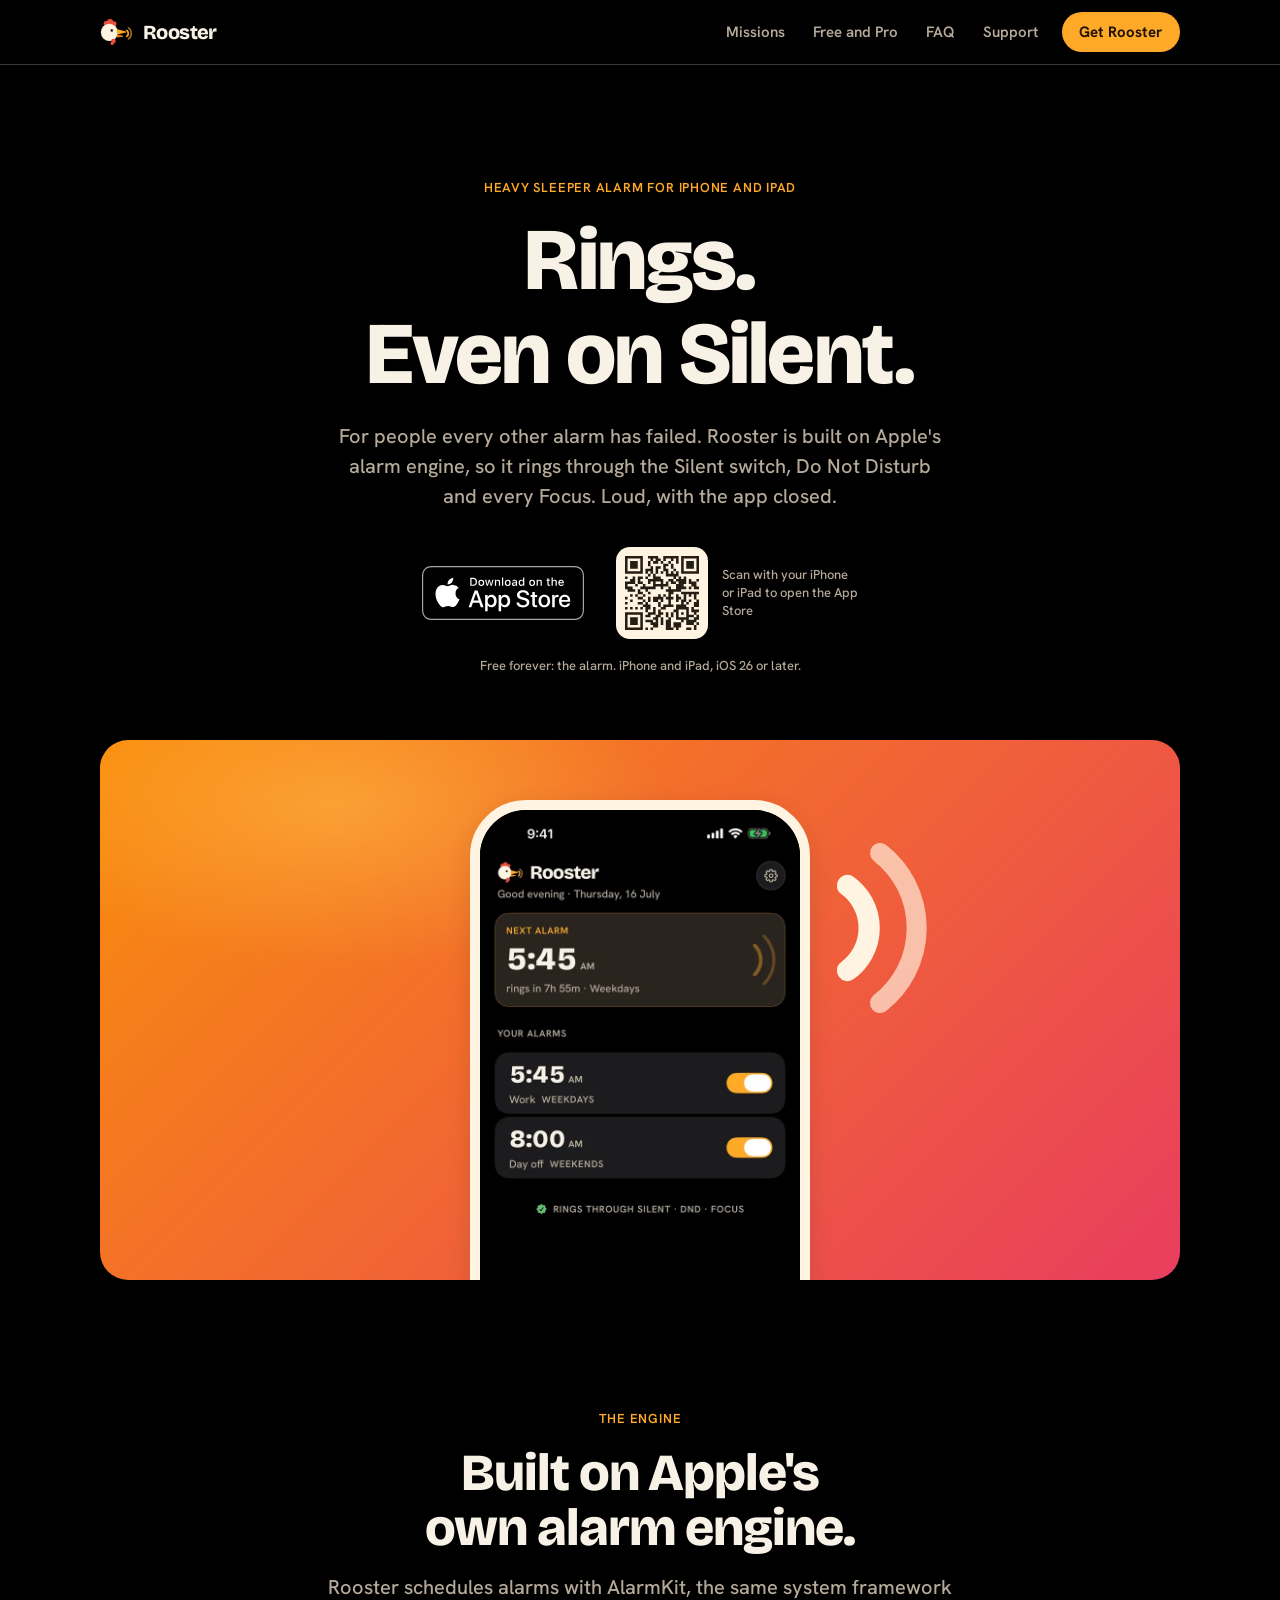
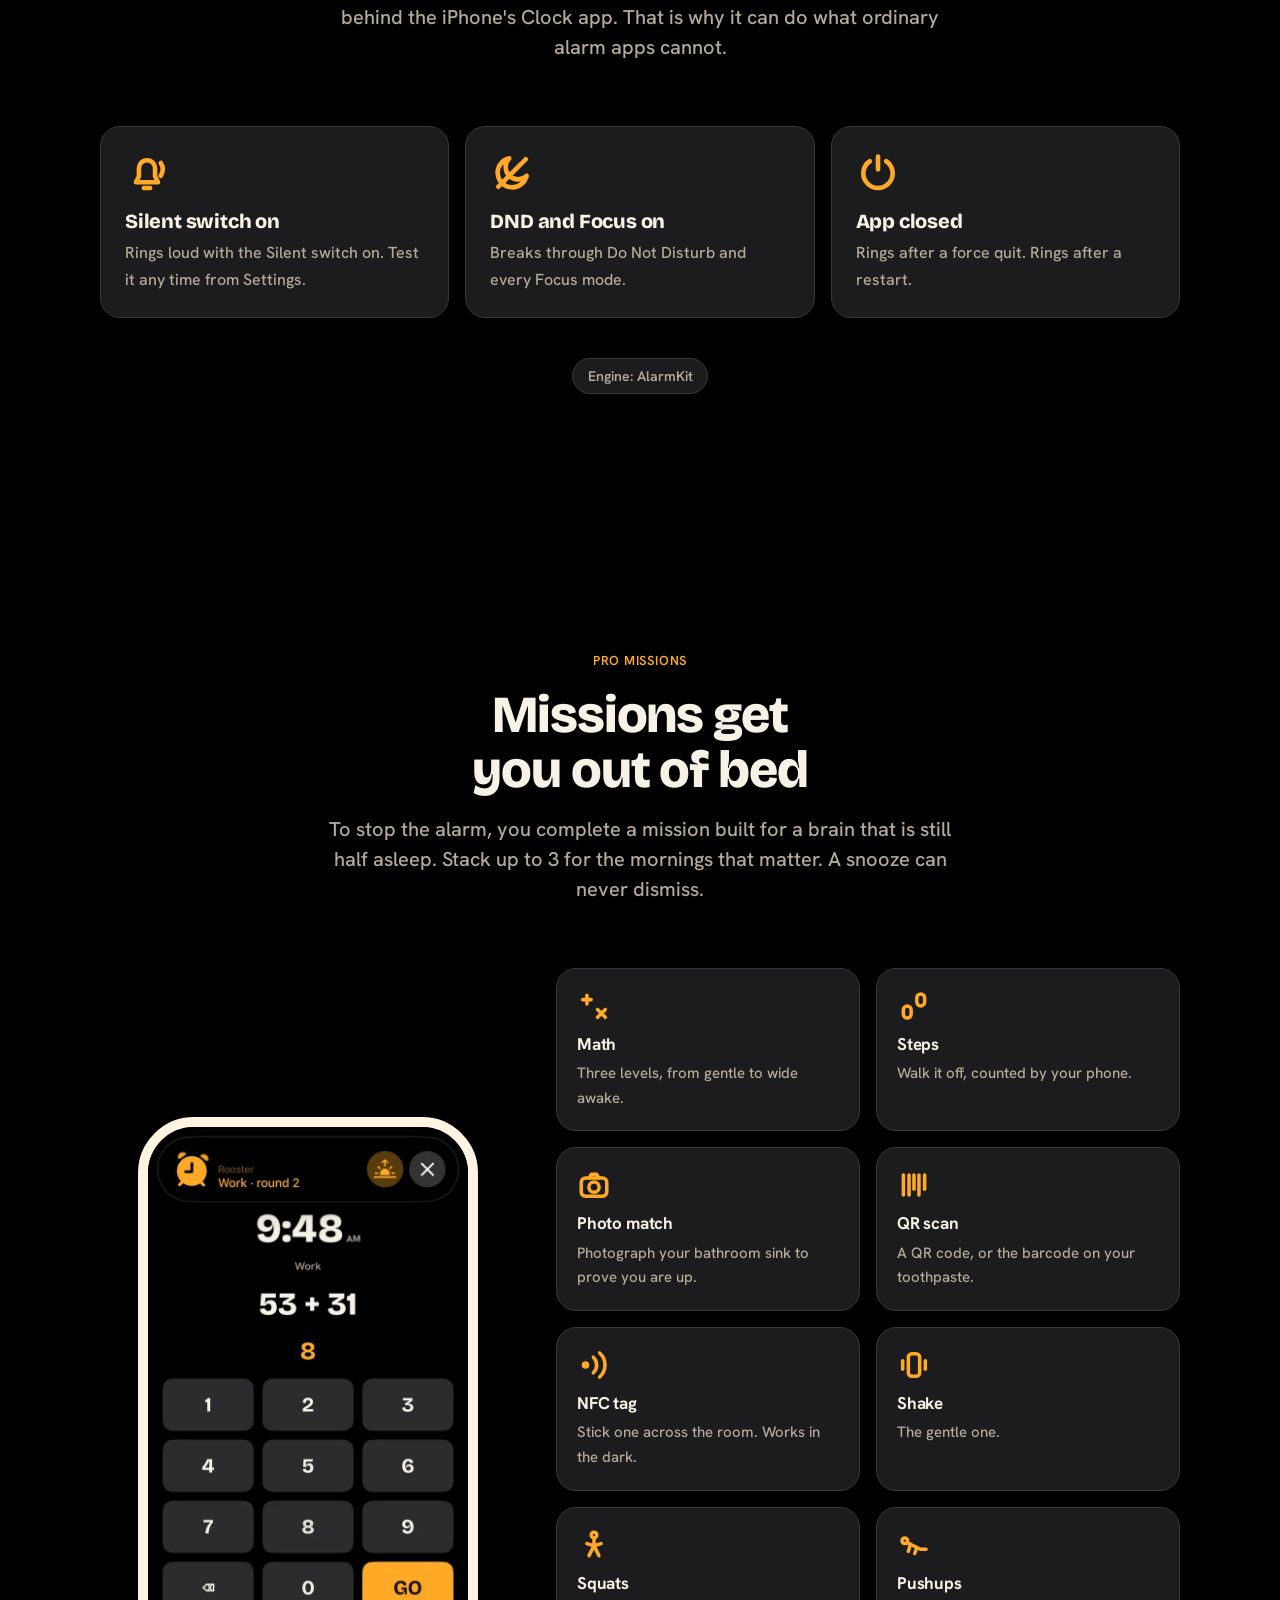
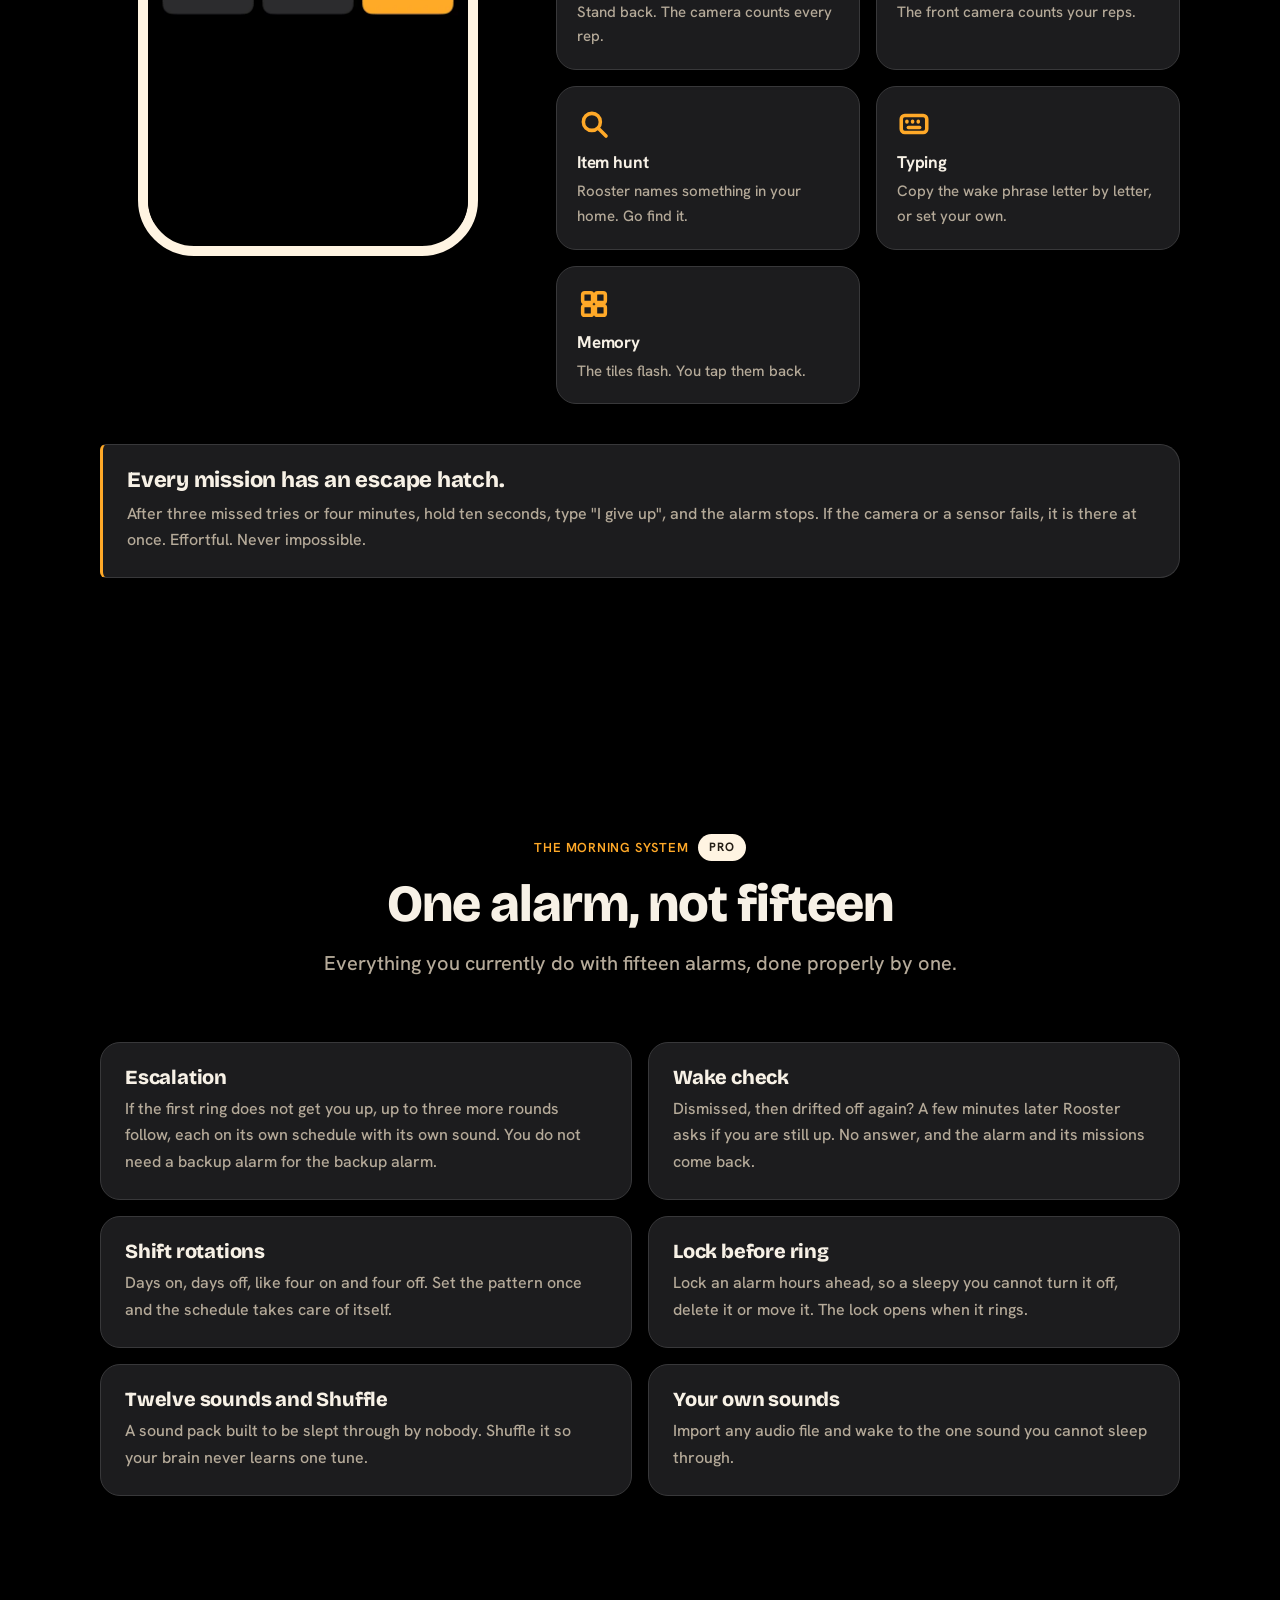
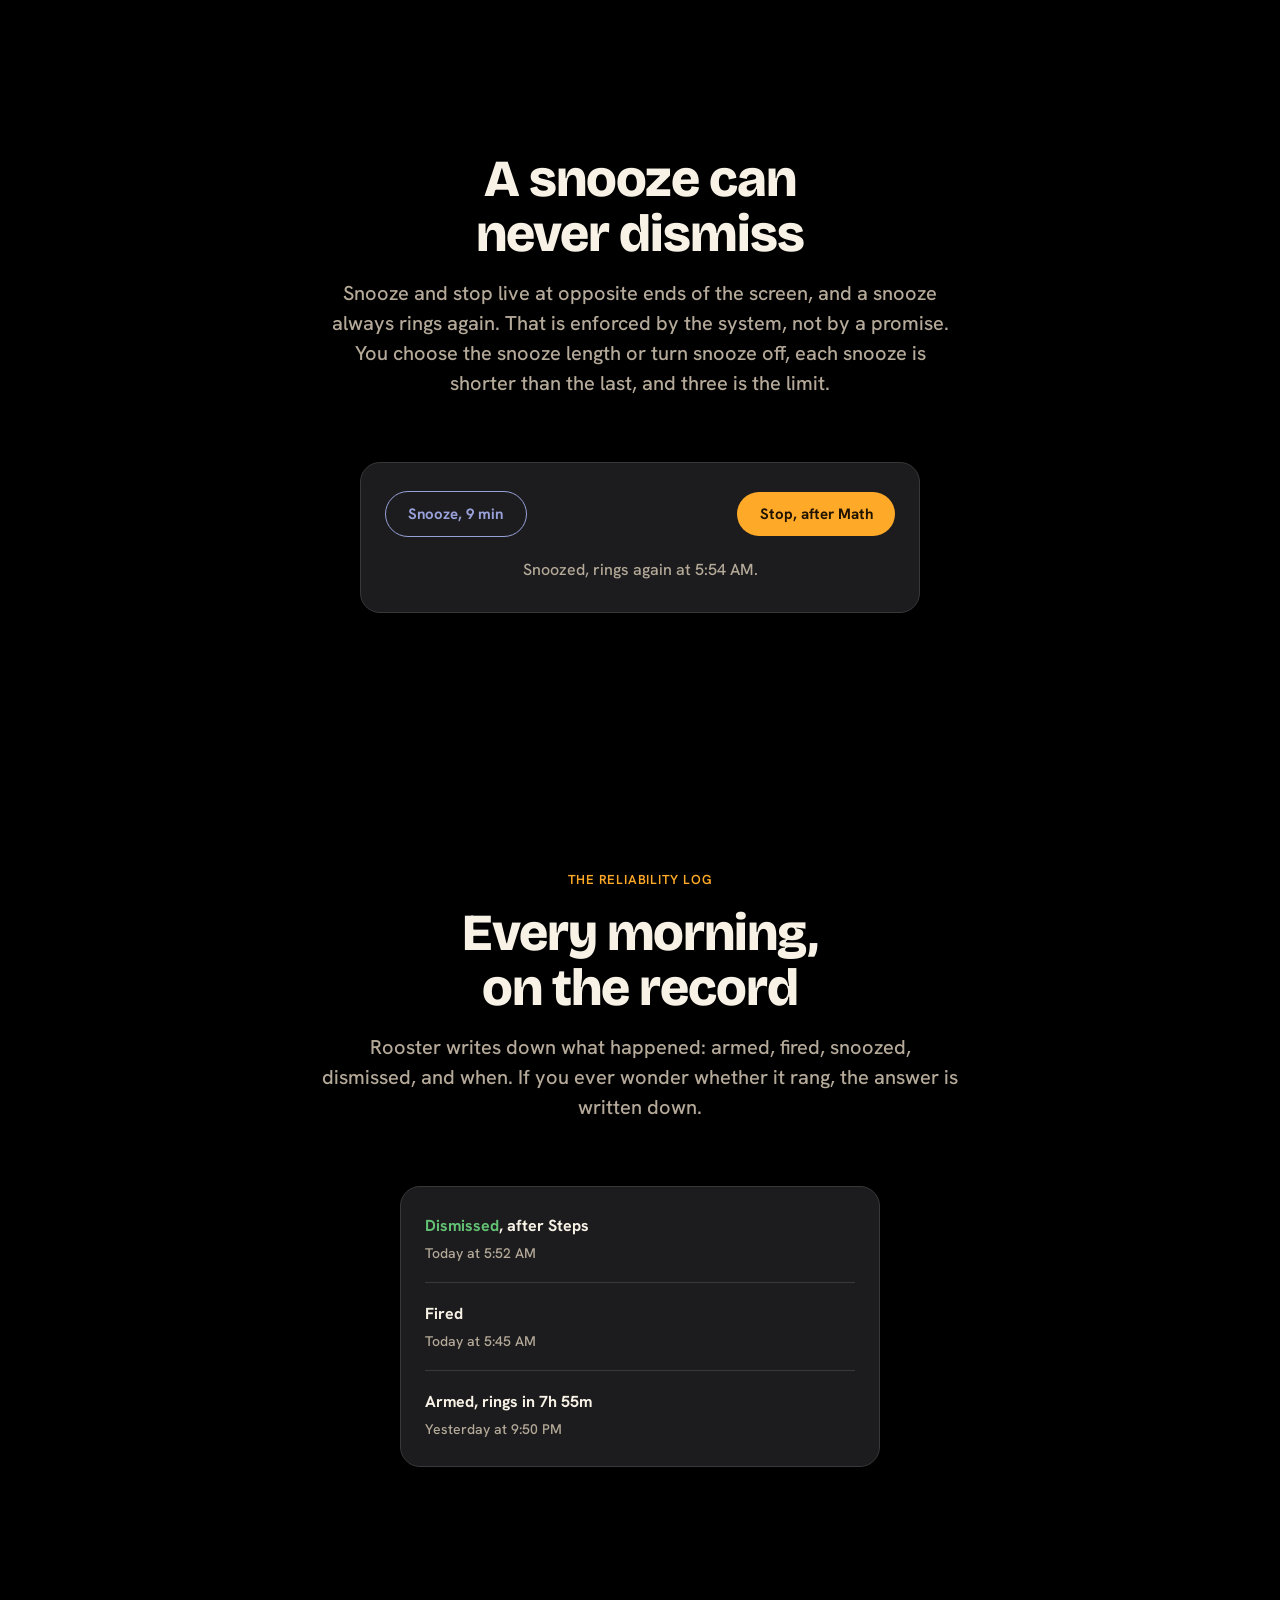
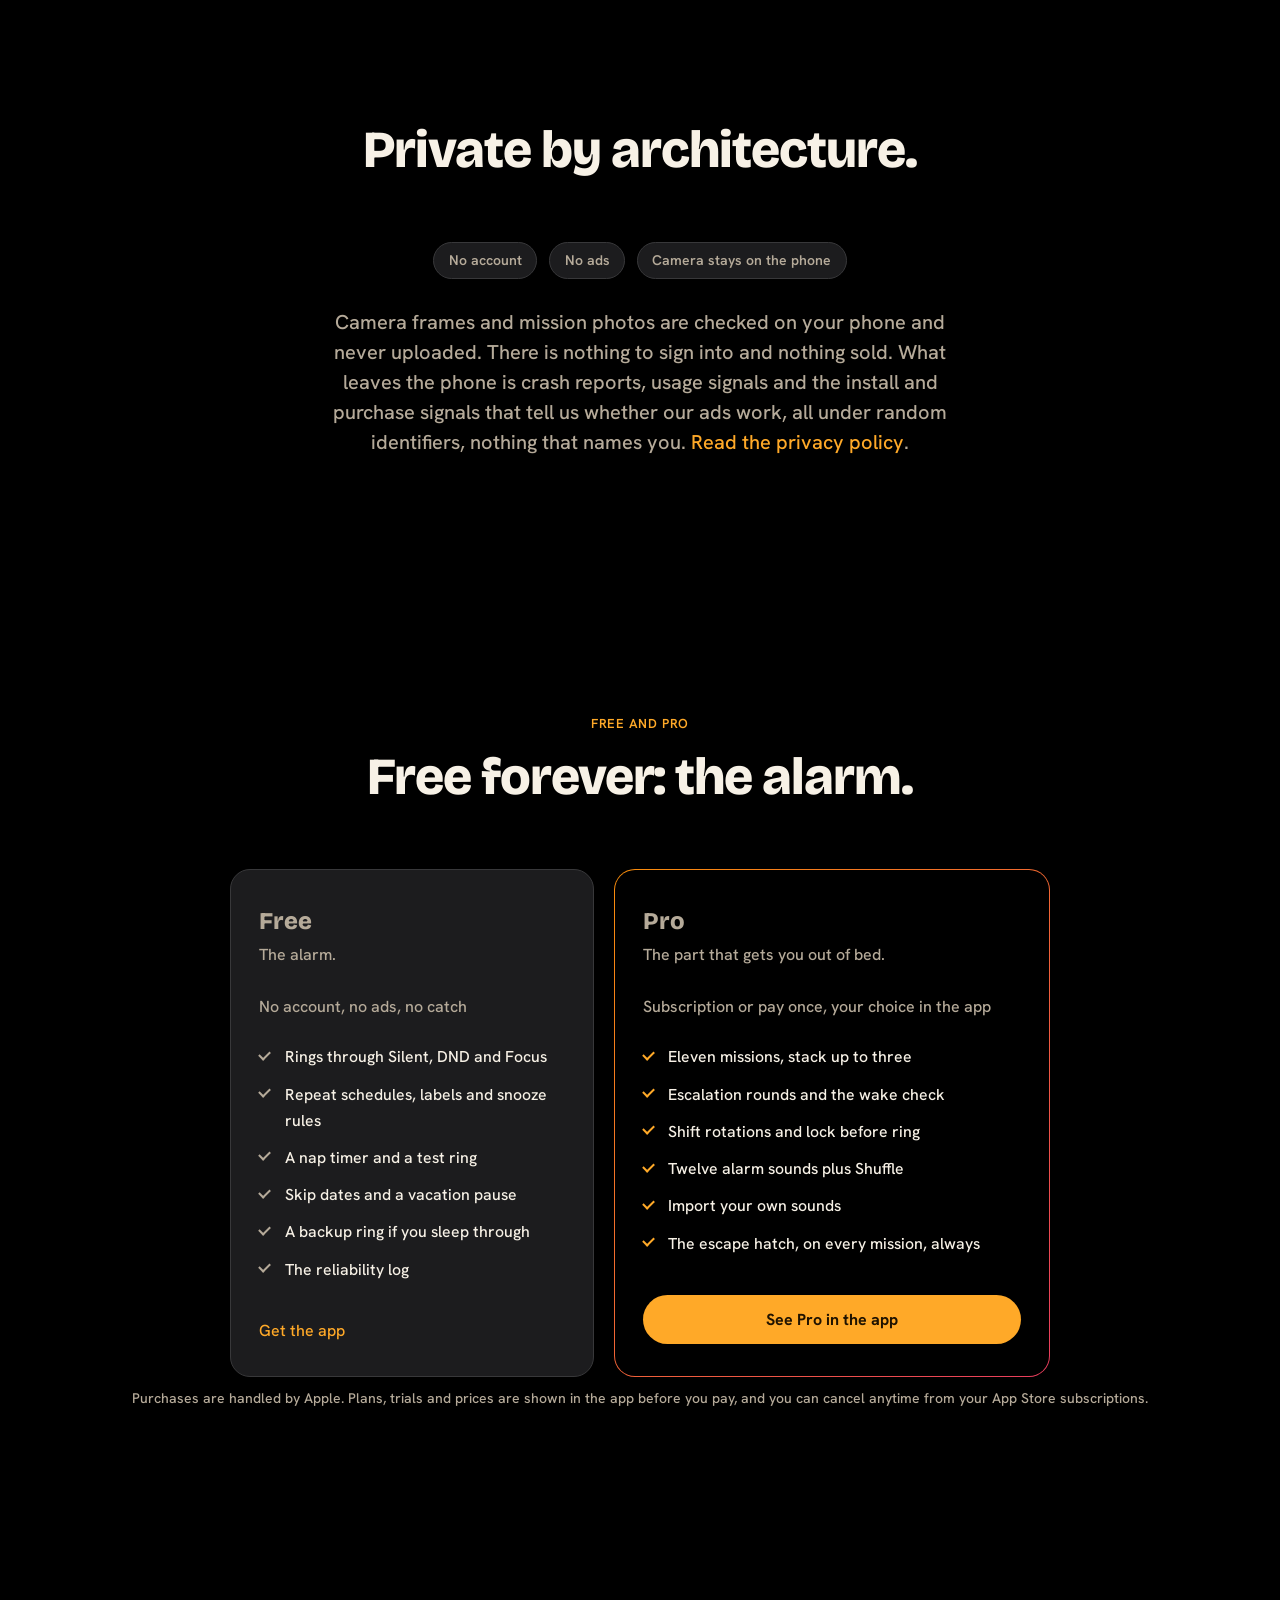
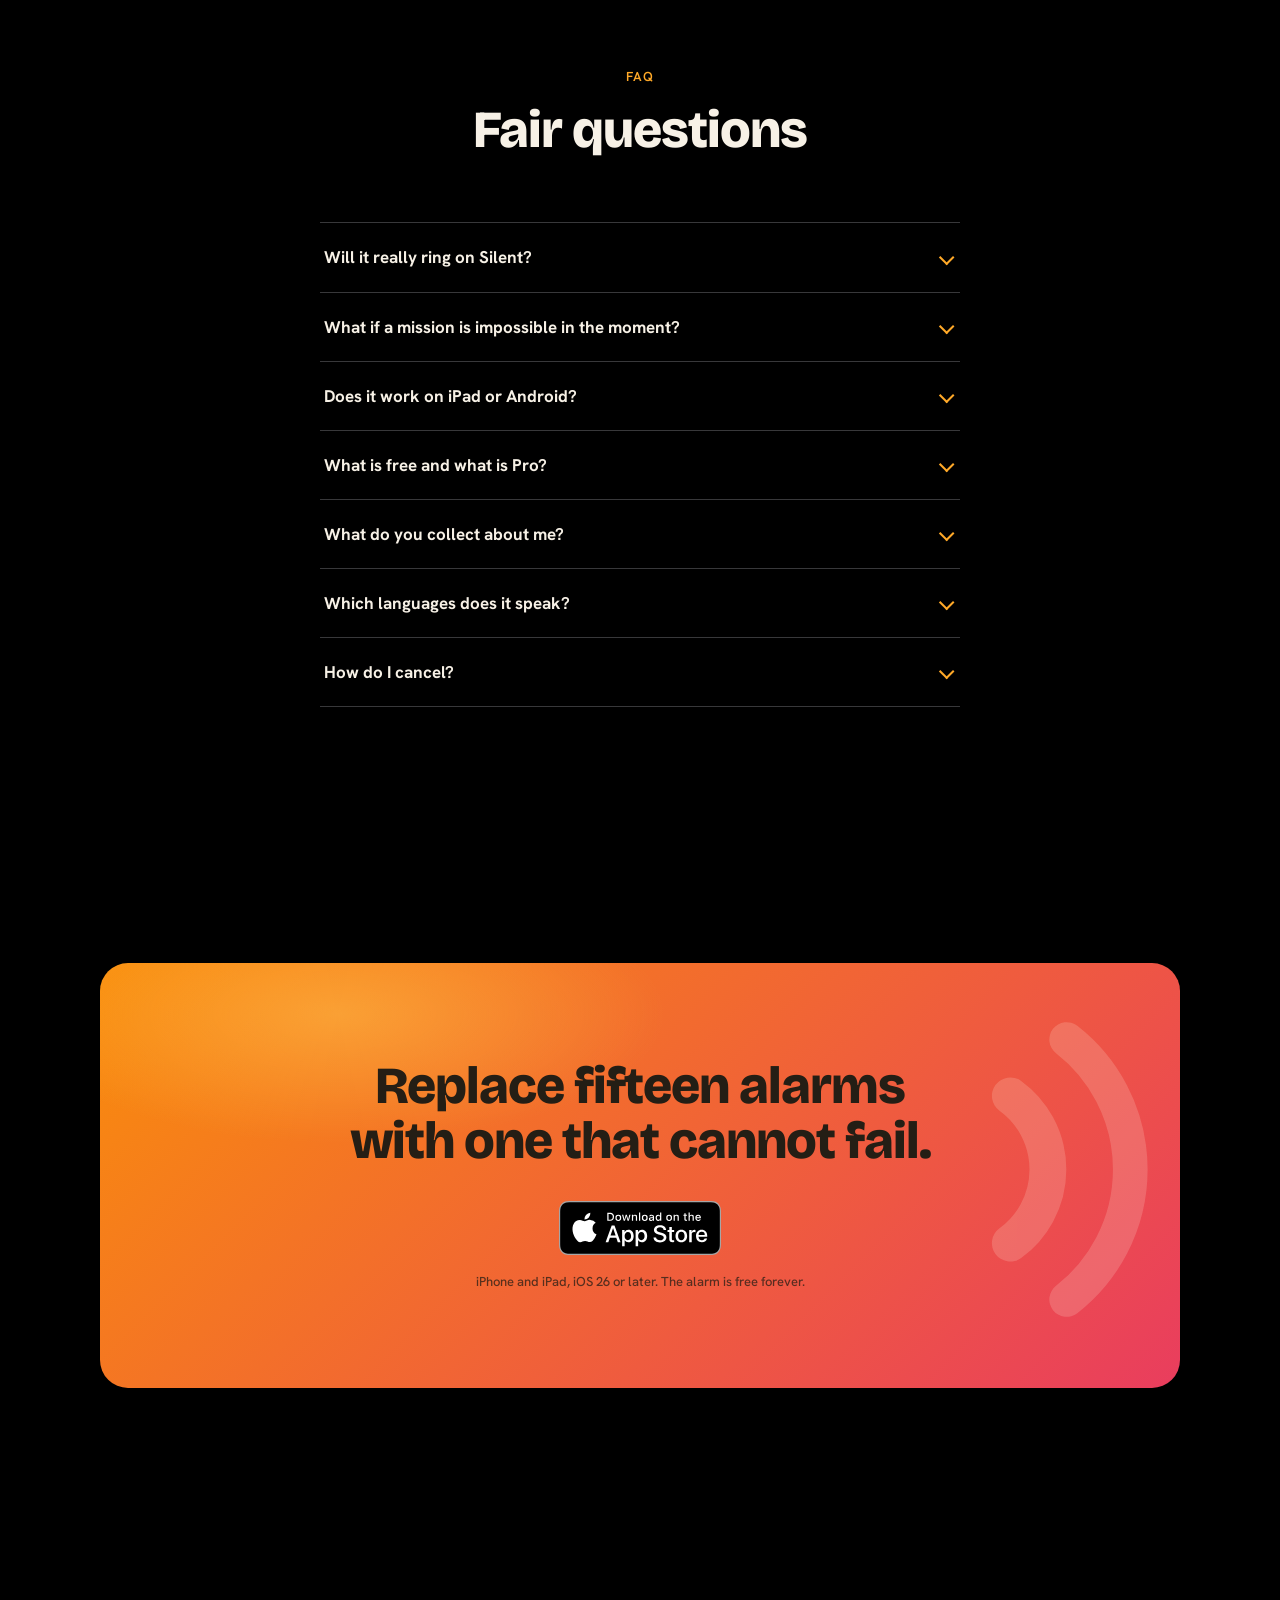
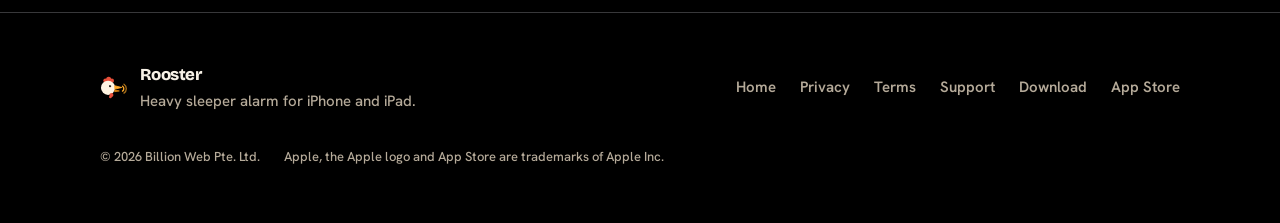
==== commit f341cc4d: "site: identical header nav and footer on every page Co-Authored-By: Claude Fable 5.1 <noreply@anthro" ====
--- a/index.html
+++ b/index.html
@@ -93,9 +93,9 @@
       Rooster
     </a>
     <nav class="site-nav" aria-label="Site">
-      <a href="#missions">Missions</a>
-      <a href="#pro">Free and Pro</a>
-      <a href="#faq">FAQ</a>
+      <a href="./#missions">Missions</a>
+      <a href="./#pro">Free and Pro</a>
+      <a href="./#faq">FAQ</a>
       <a href="support/">Support</a>
     </nav>
     <a class="btn btn-small head-cta" href="https://apps.apple.com/app/id6791535362">Get Rooster</a>
@@ -498,6 +498,7 @@
         </div>
       </div>
       <nav class="foot-links" aria-label="Footer">
+        <a href="./">Home</a>
         <a href="privacy/">Privacy</a>
         <a href="terms/">Terms</a>
         <a href="support/">Support</a>
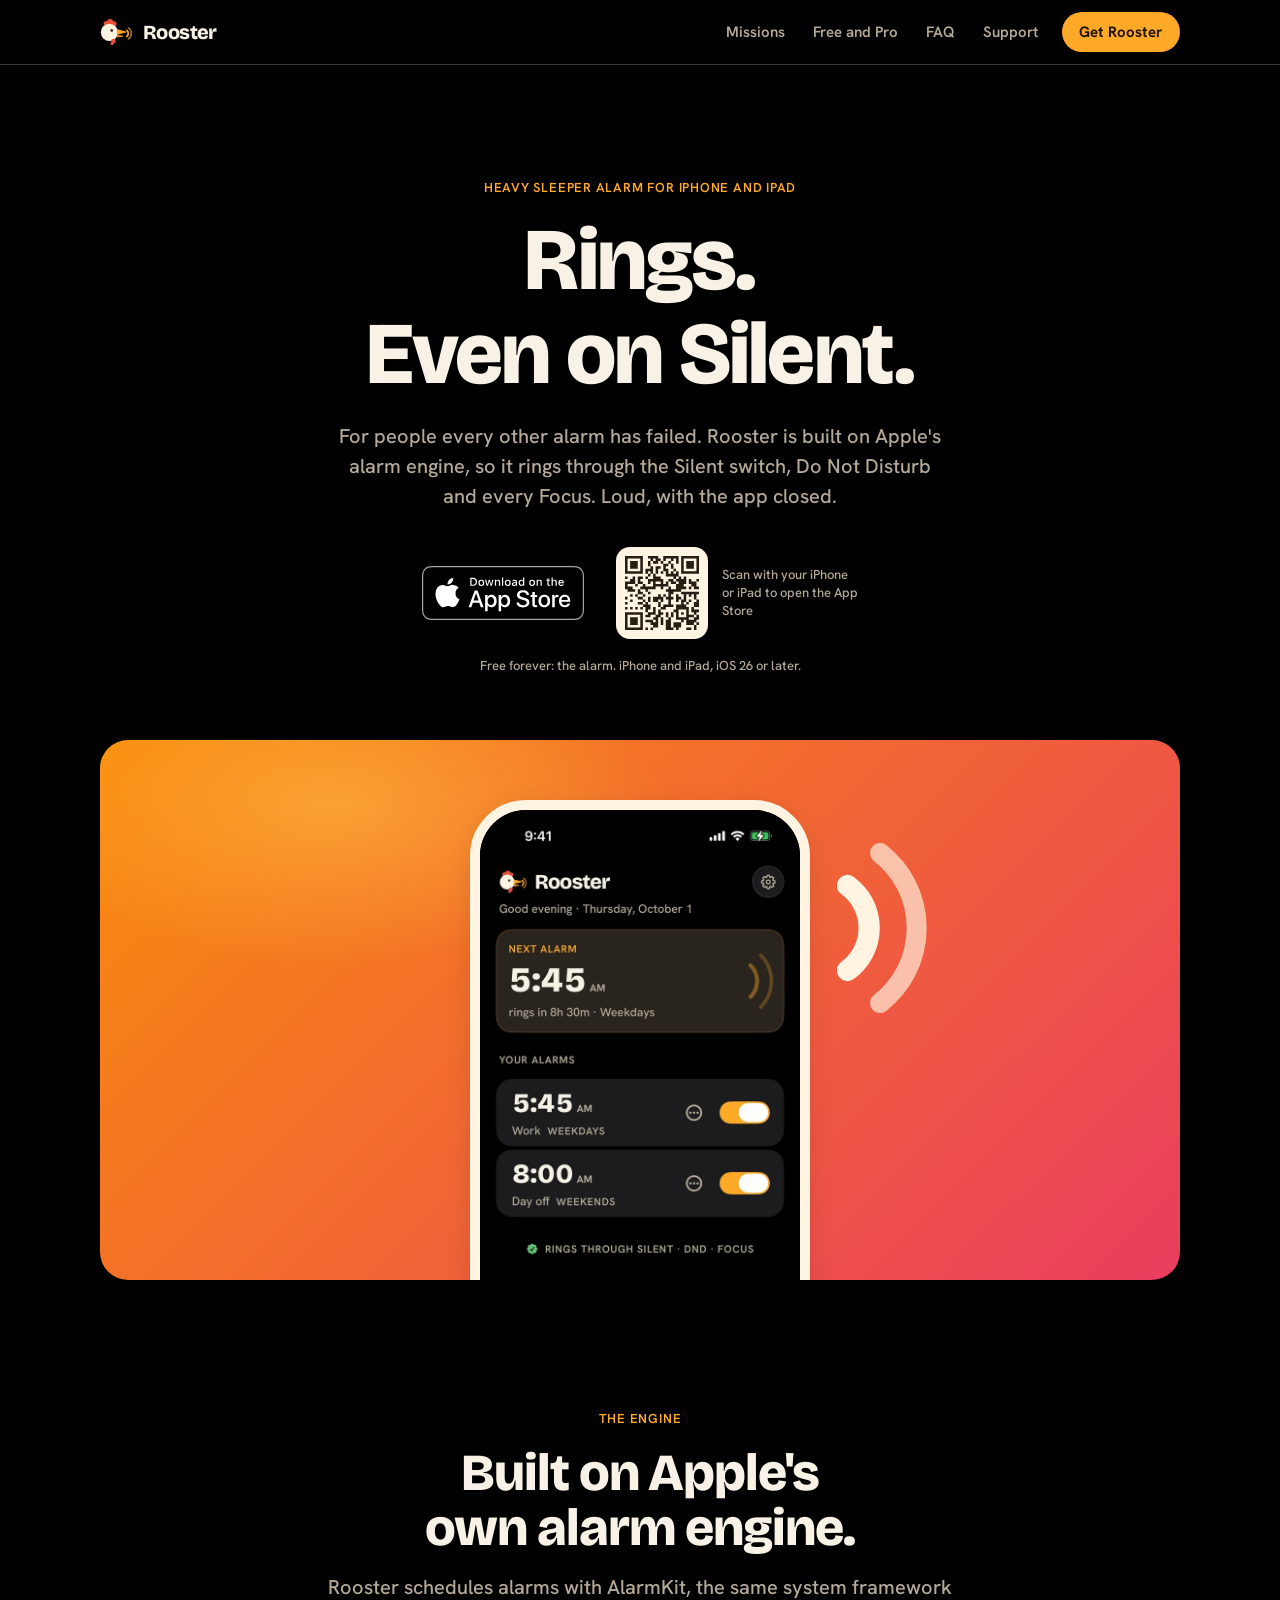
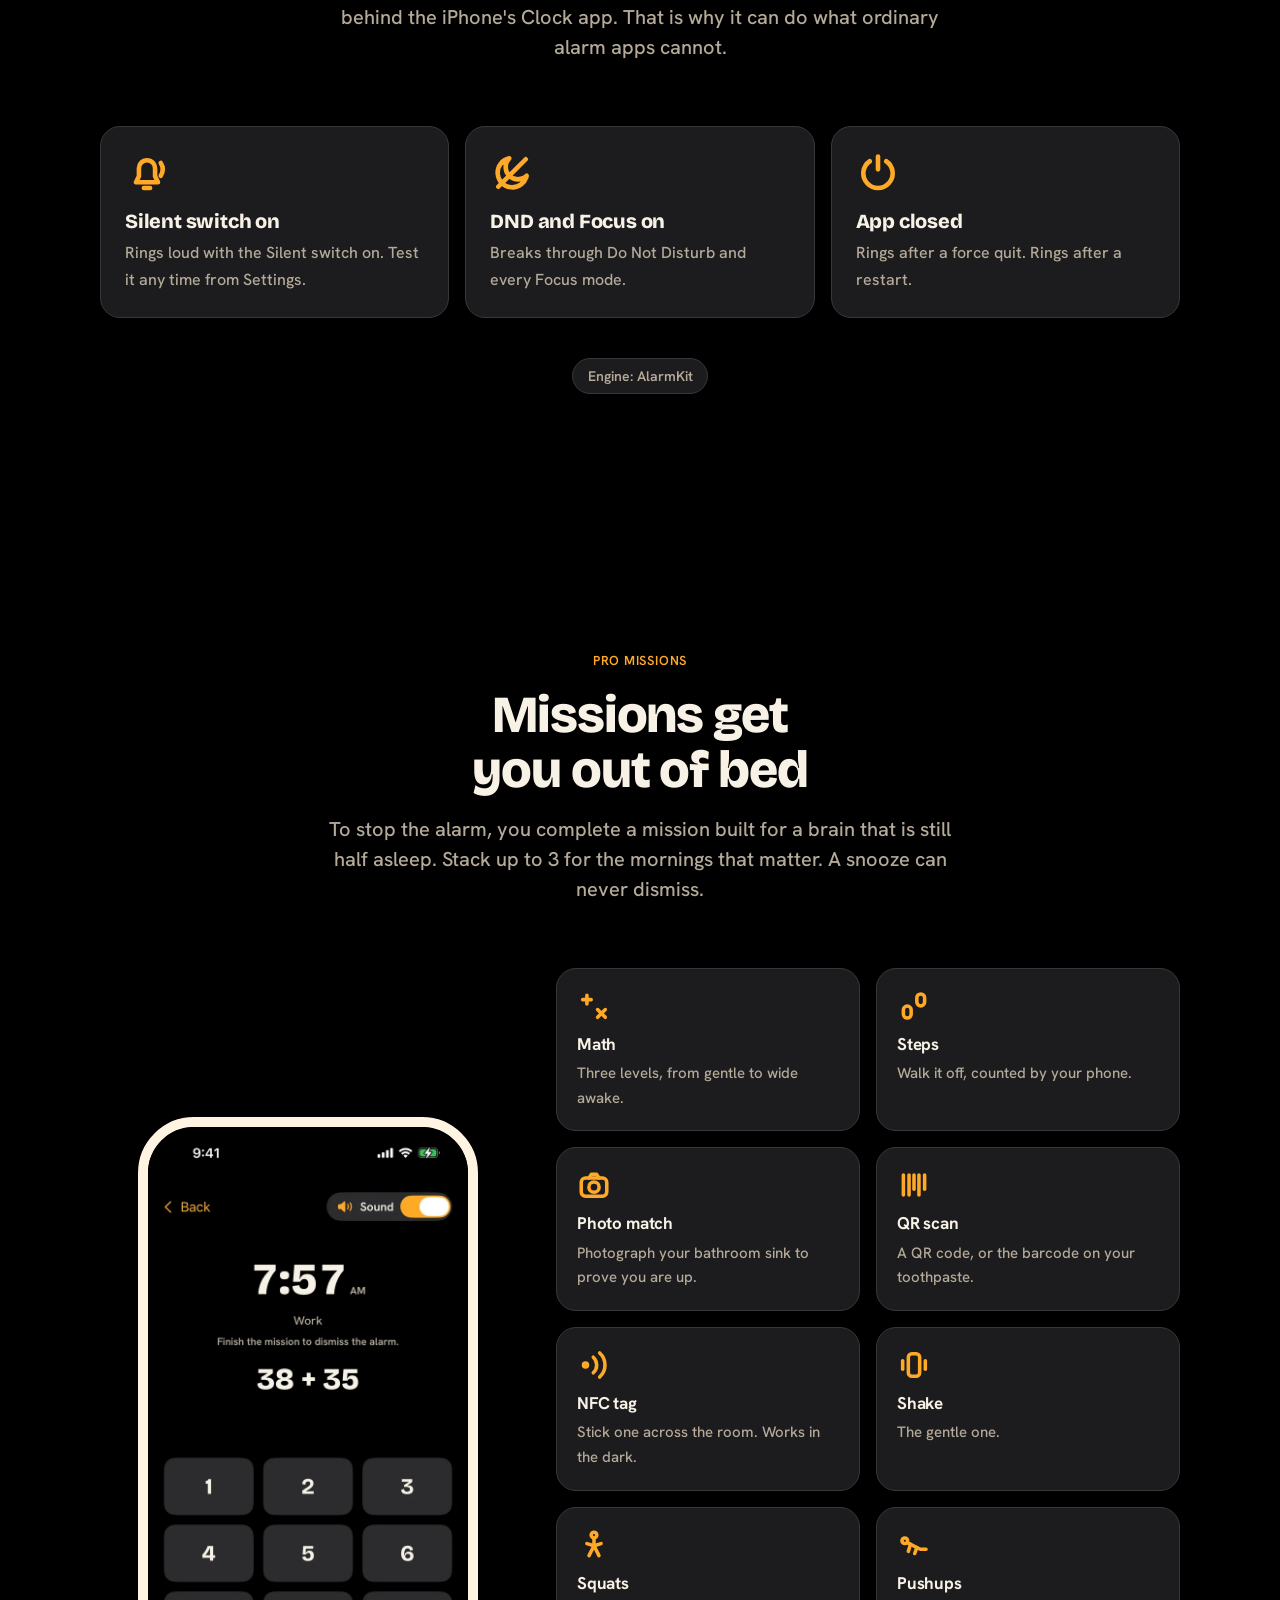
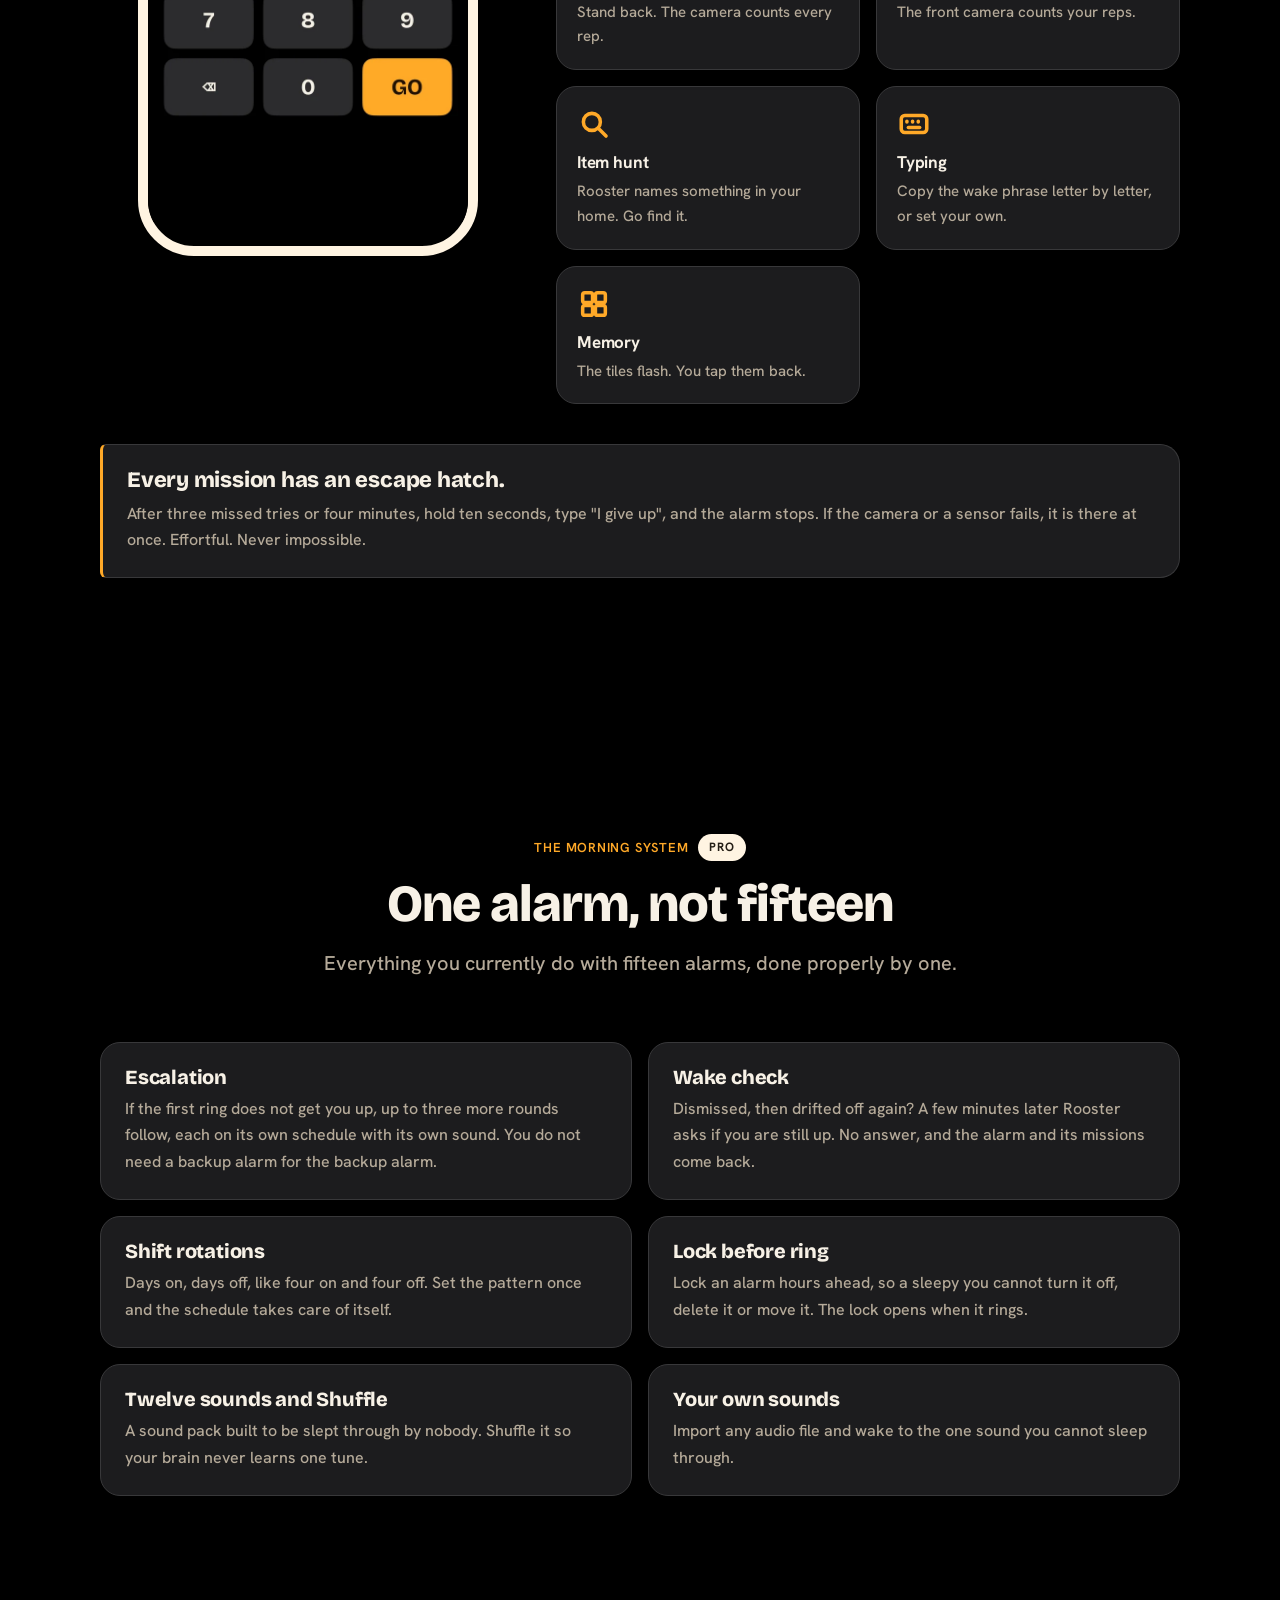
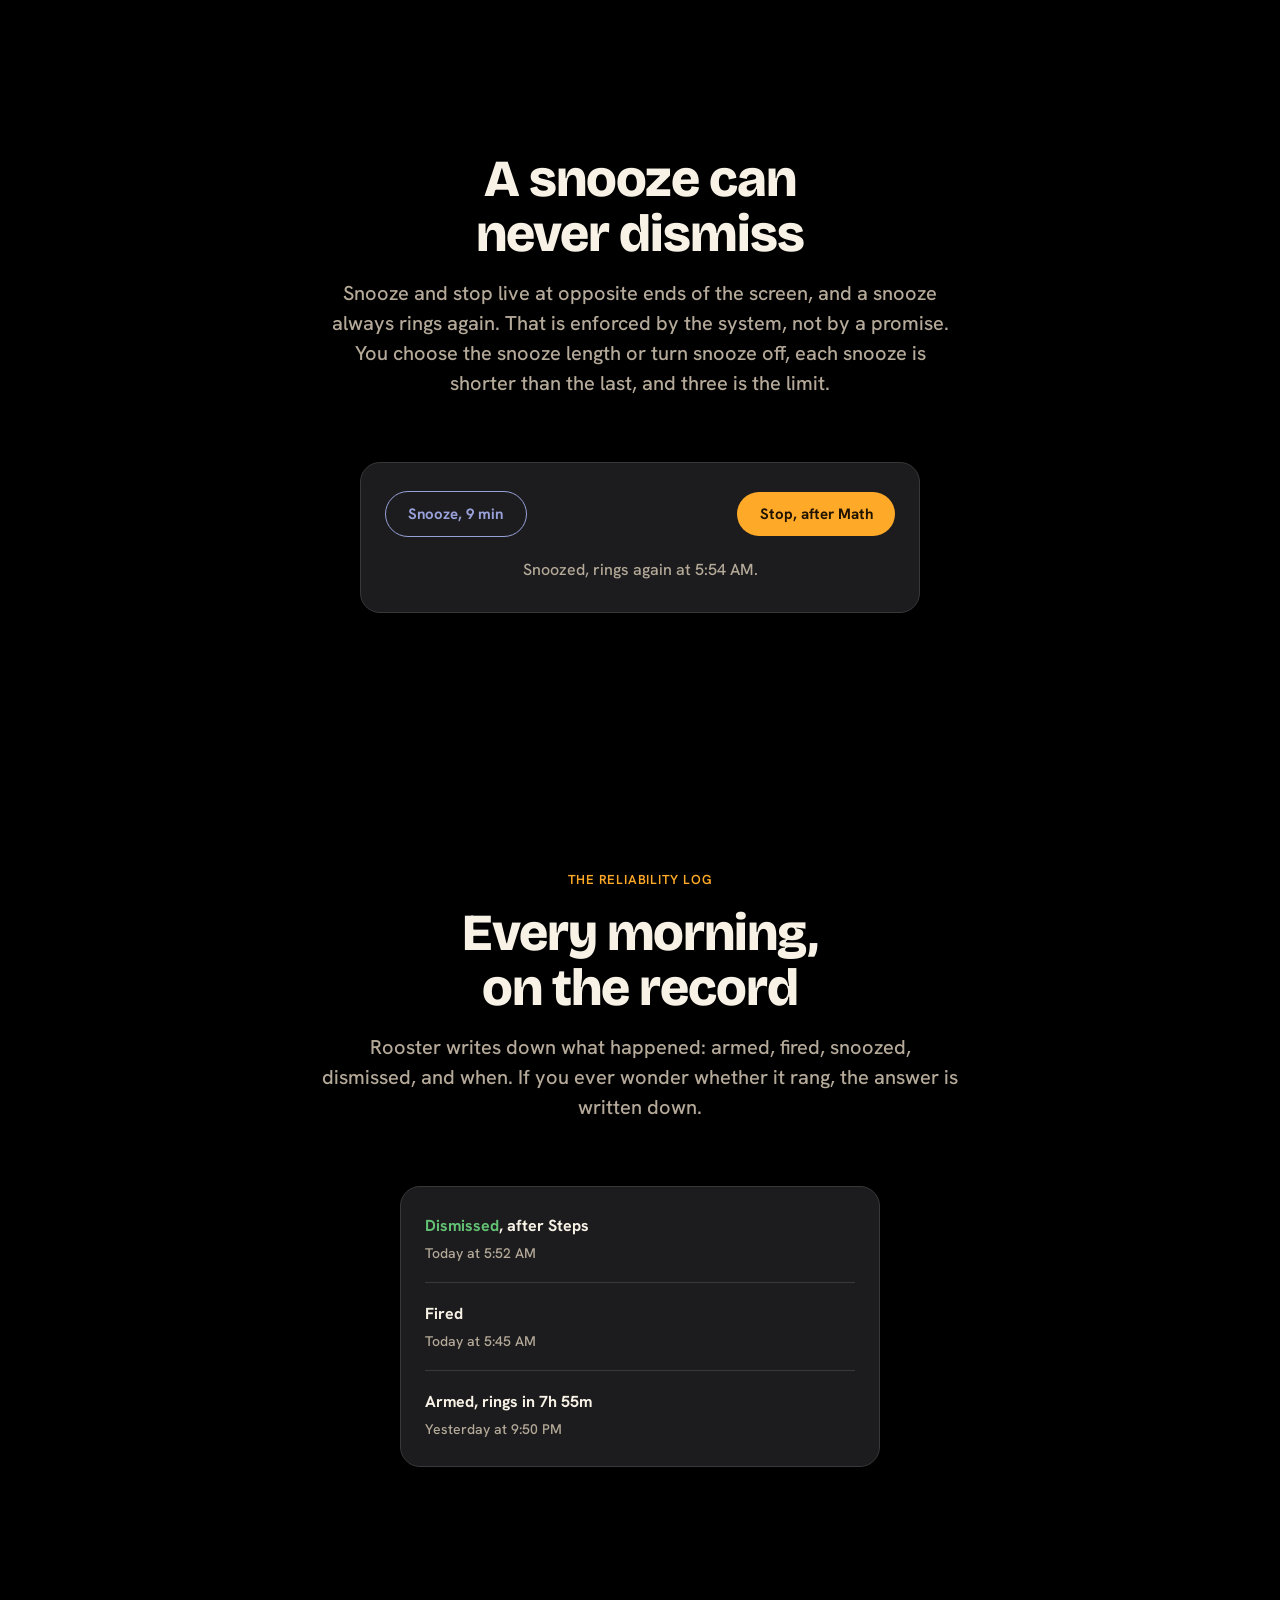
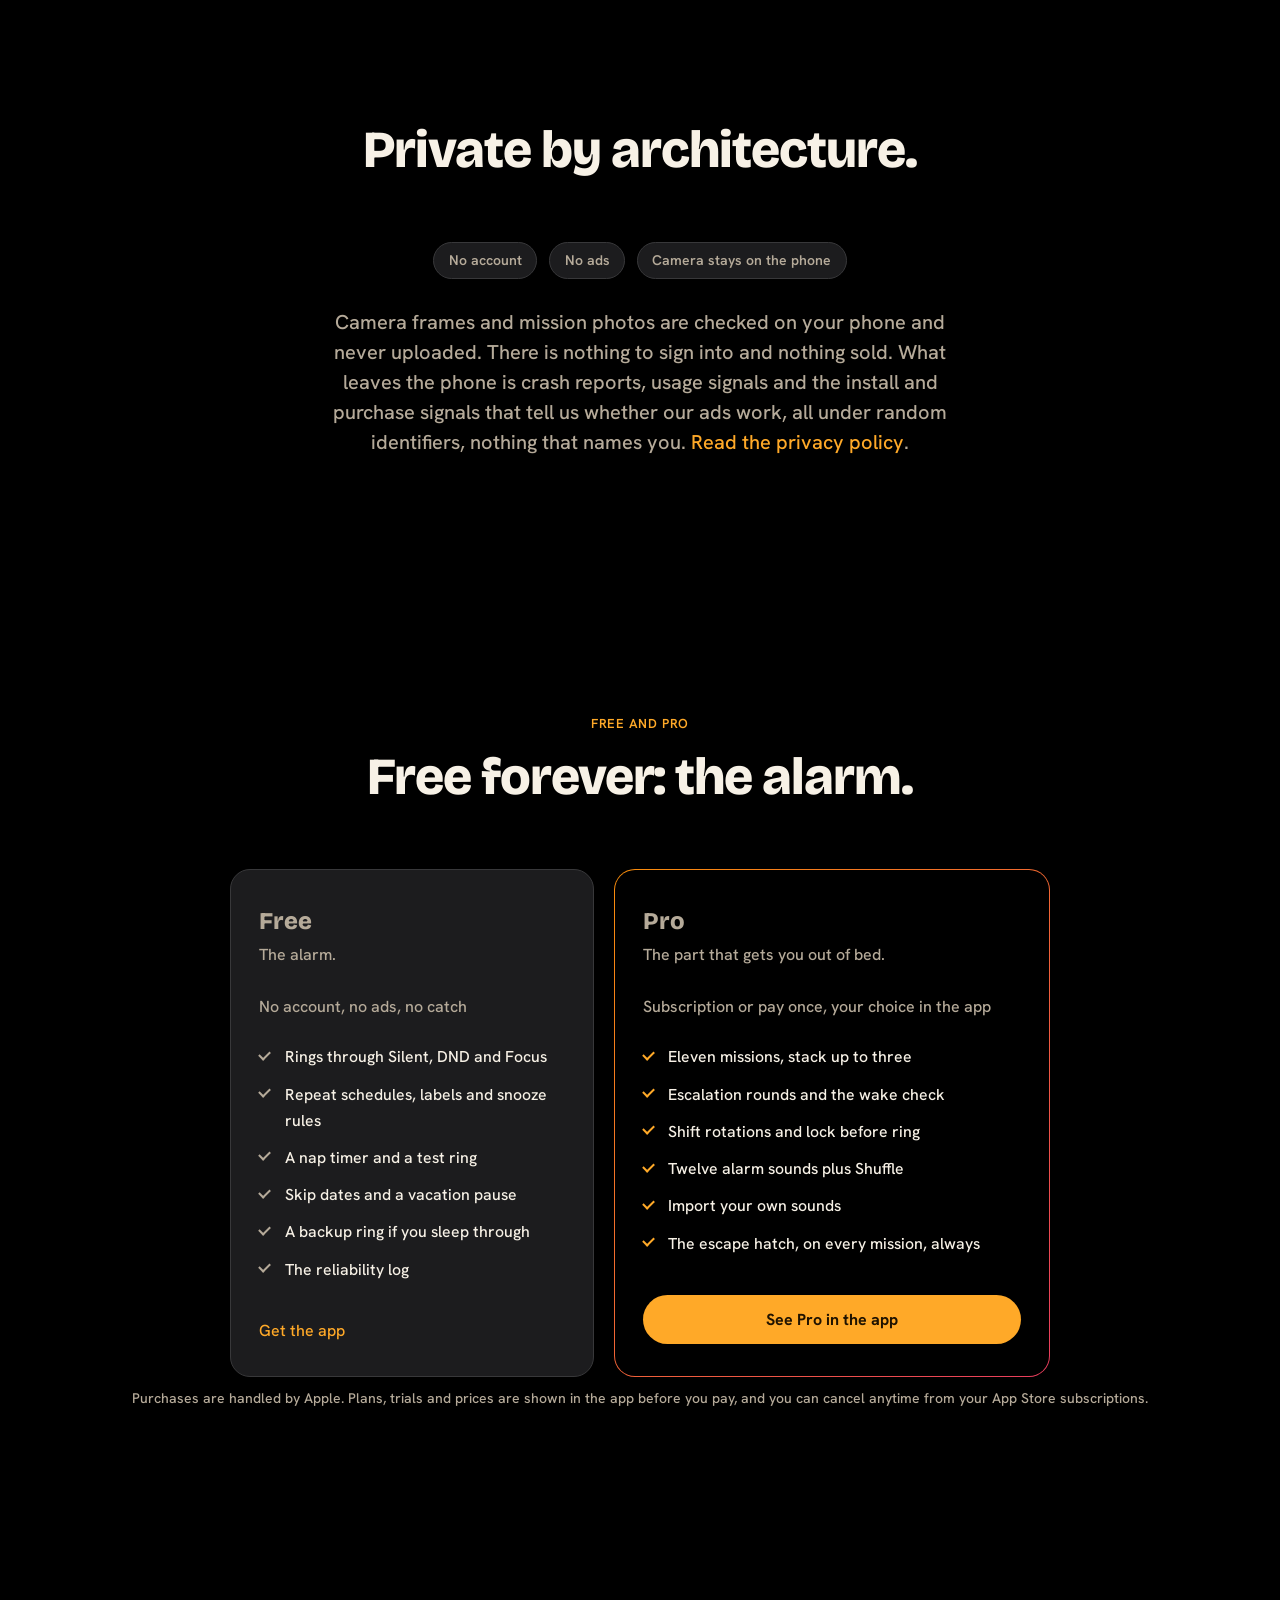
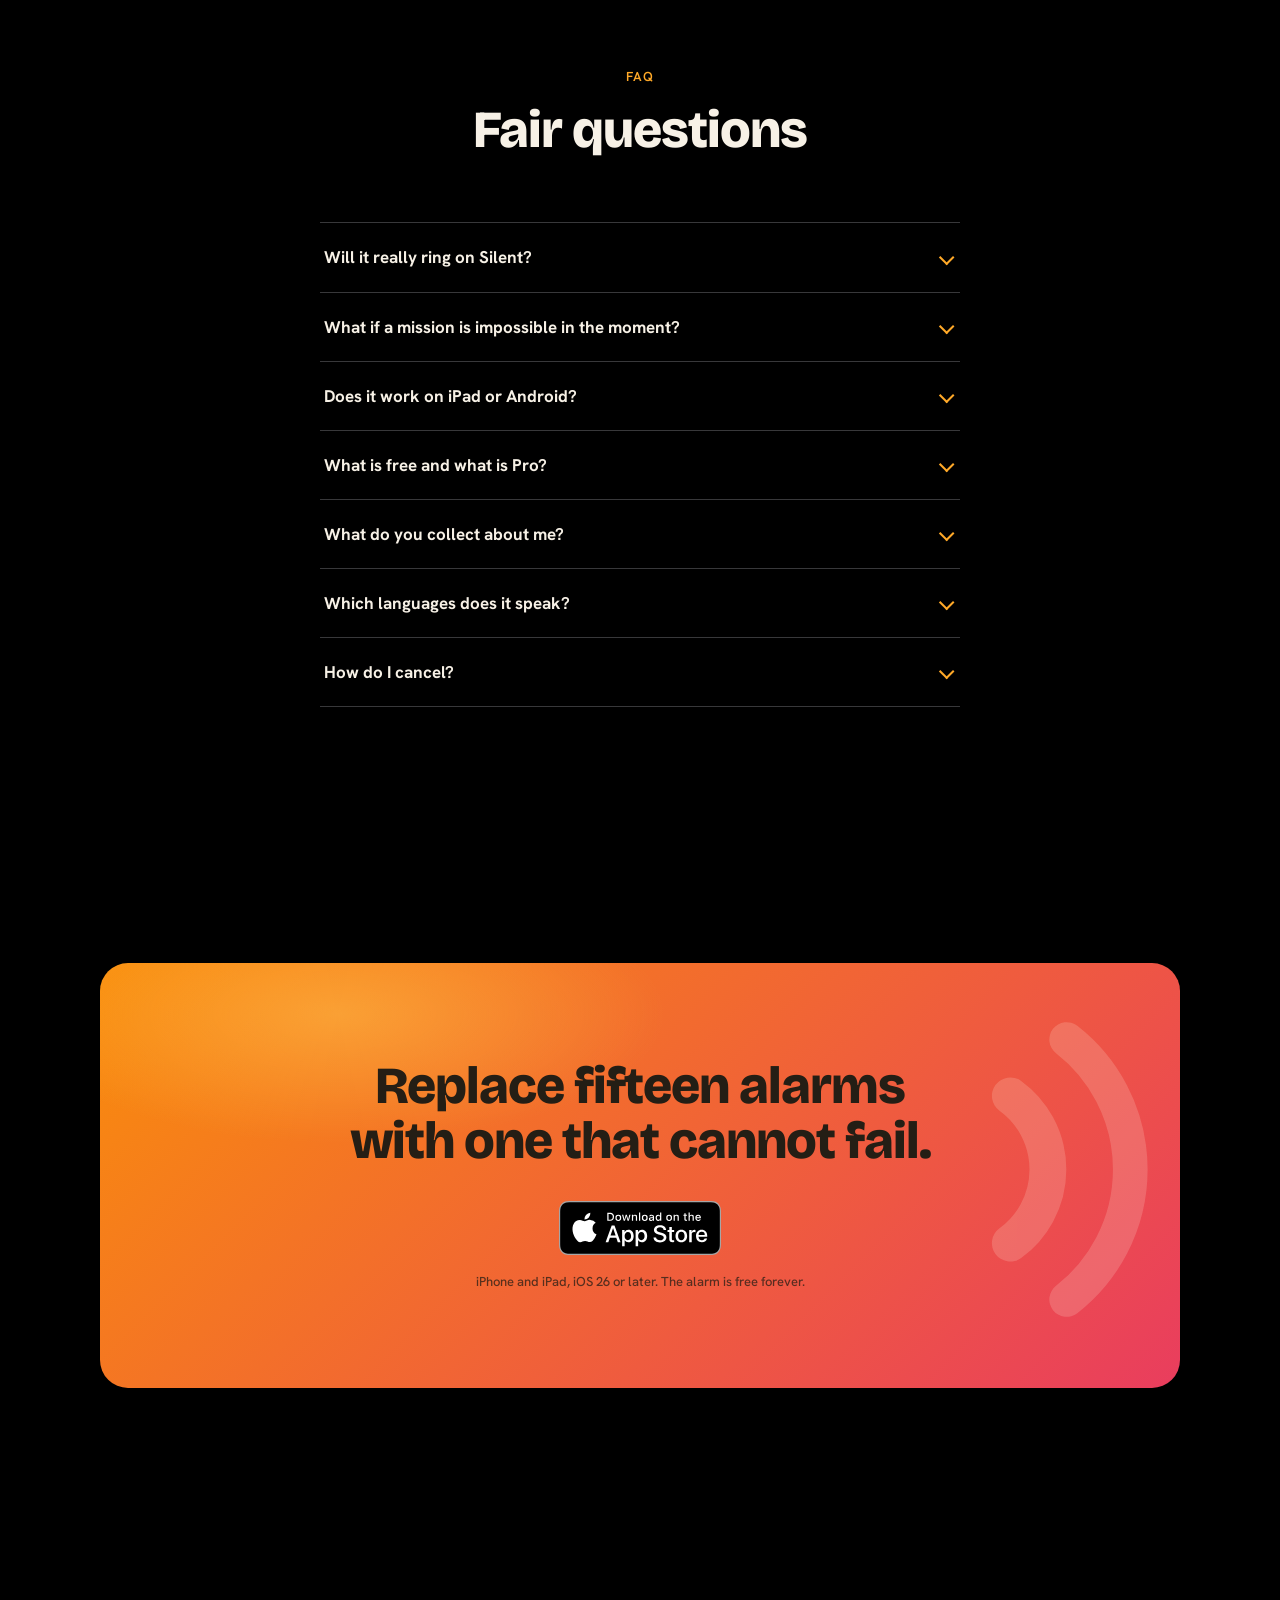
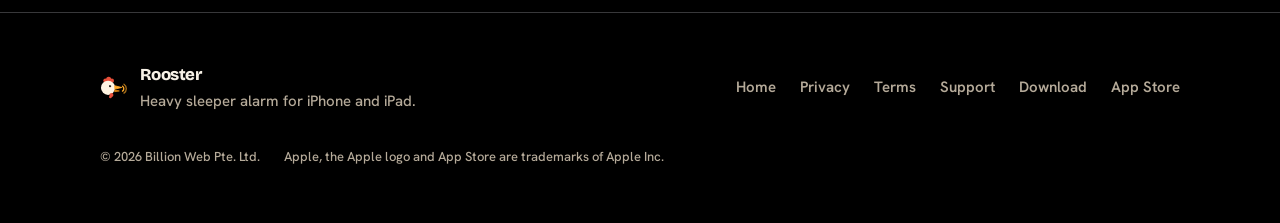
==== commit 6b1e0709: "site: current app screenshots (home and math mission from 3.0) Co-Authored-By: Claude Fable 5.1 <nor" ====
--- a/index.html
+++ b/index.html
@@ -125,7 +125,7 @@
 
       <div class="hero-stage">
         <div class="device">
-          <img src="assets/phone-home.webp" alt="Rooster home screen: the next alarm armed for 5:45 AM, two scheduled alarms, and the badge rings through Silent, DND, Focus" width="660" height="1434" fetchpriority="high">
+          <img src="assets/phone-home.webp?v=2" alt="Rooster home screen: the next alarm armed for 5:45 AM, two scheduled alarms, and the badge rings through Silent, DND, Focus" width="660" height="1434" fetchpriority="high">
         </div>
         <svg class="arcs" viewBox="0 0 120 150" aria-hidden="true">
           <path d="M14 38 A42 42 0 0 1 14 106" stroke-width="17"/>
@@ -184,7 +184,7 @@
       </div>
       <div class="missions-layout reveal">
         <div class="device">
-          <img src="assets/phone-mission.webp" alt="Rooster math mission screen asking 53 plus 31 before the alarm stops" width="660" height="1434">
+          <img src="assets/phone-mission.webp?v=2" alt="Rooster math mission screen asking 38 plus 35 before the alarm stops" width="660" height="1434">
         </div>
         <div class="tile-grid">
           <div class="card tile">
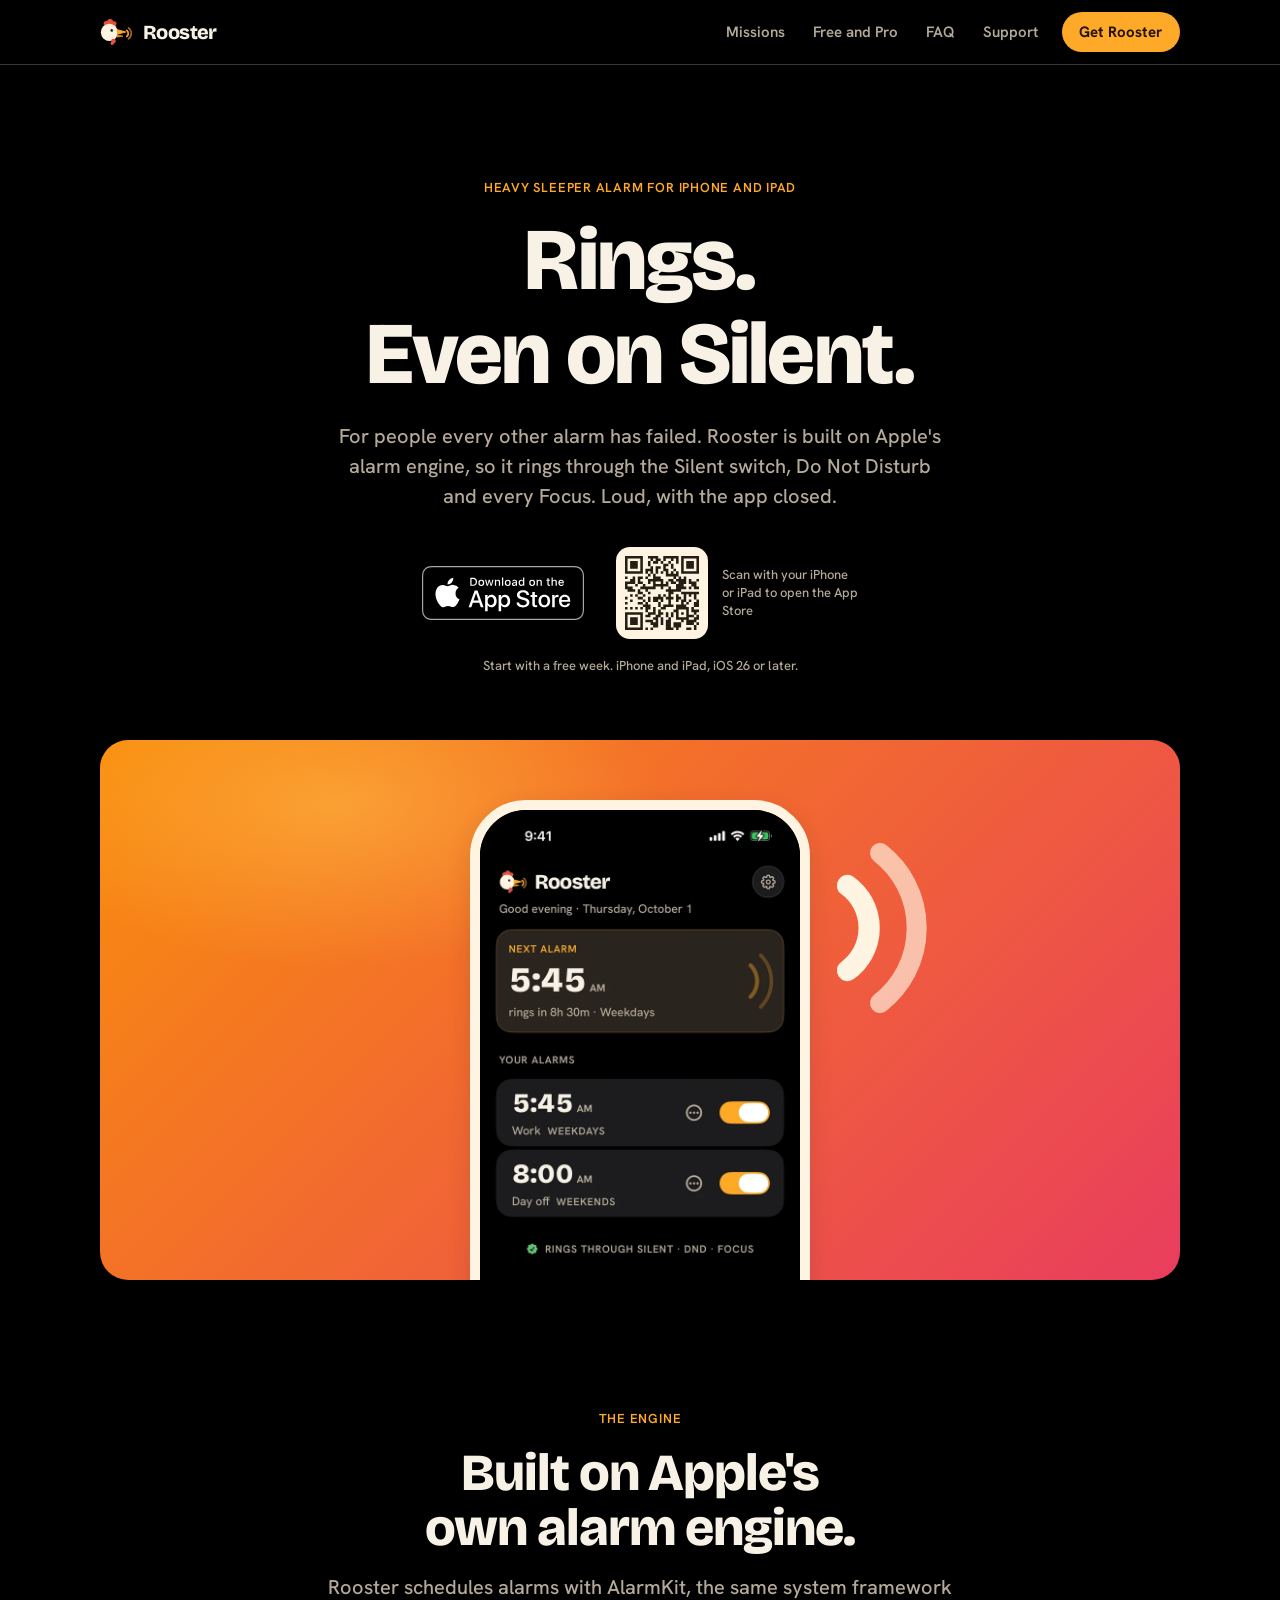
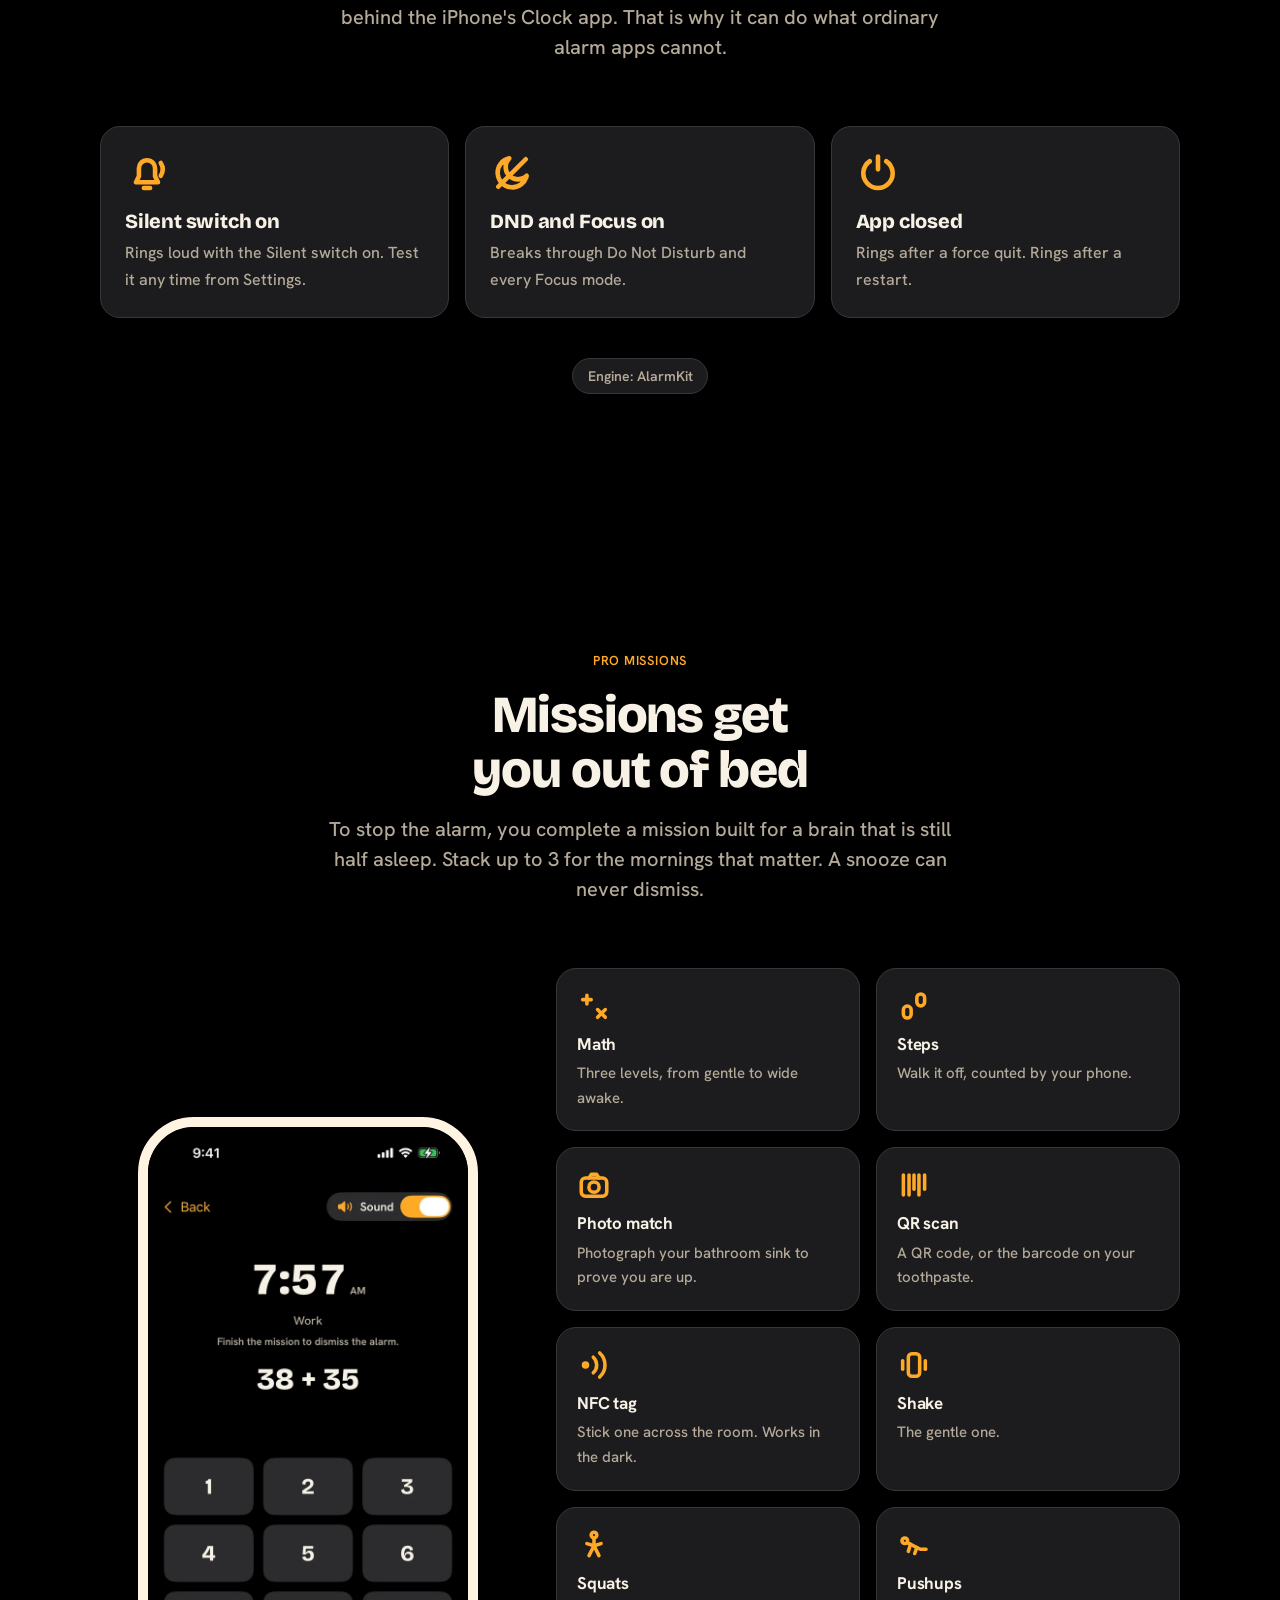
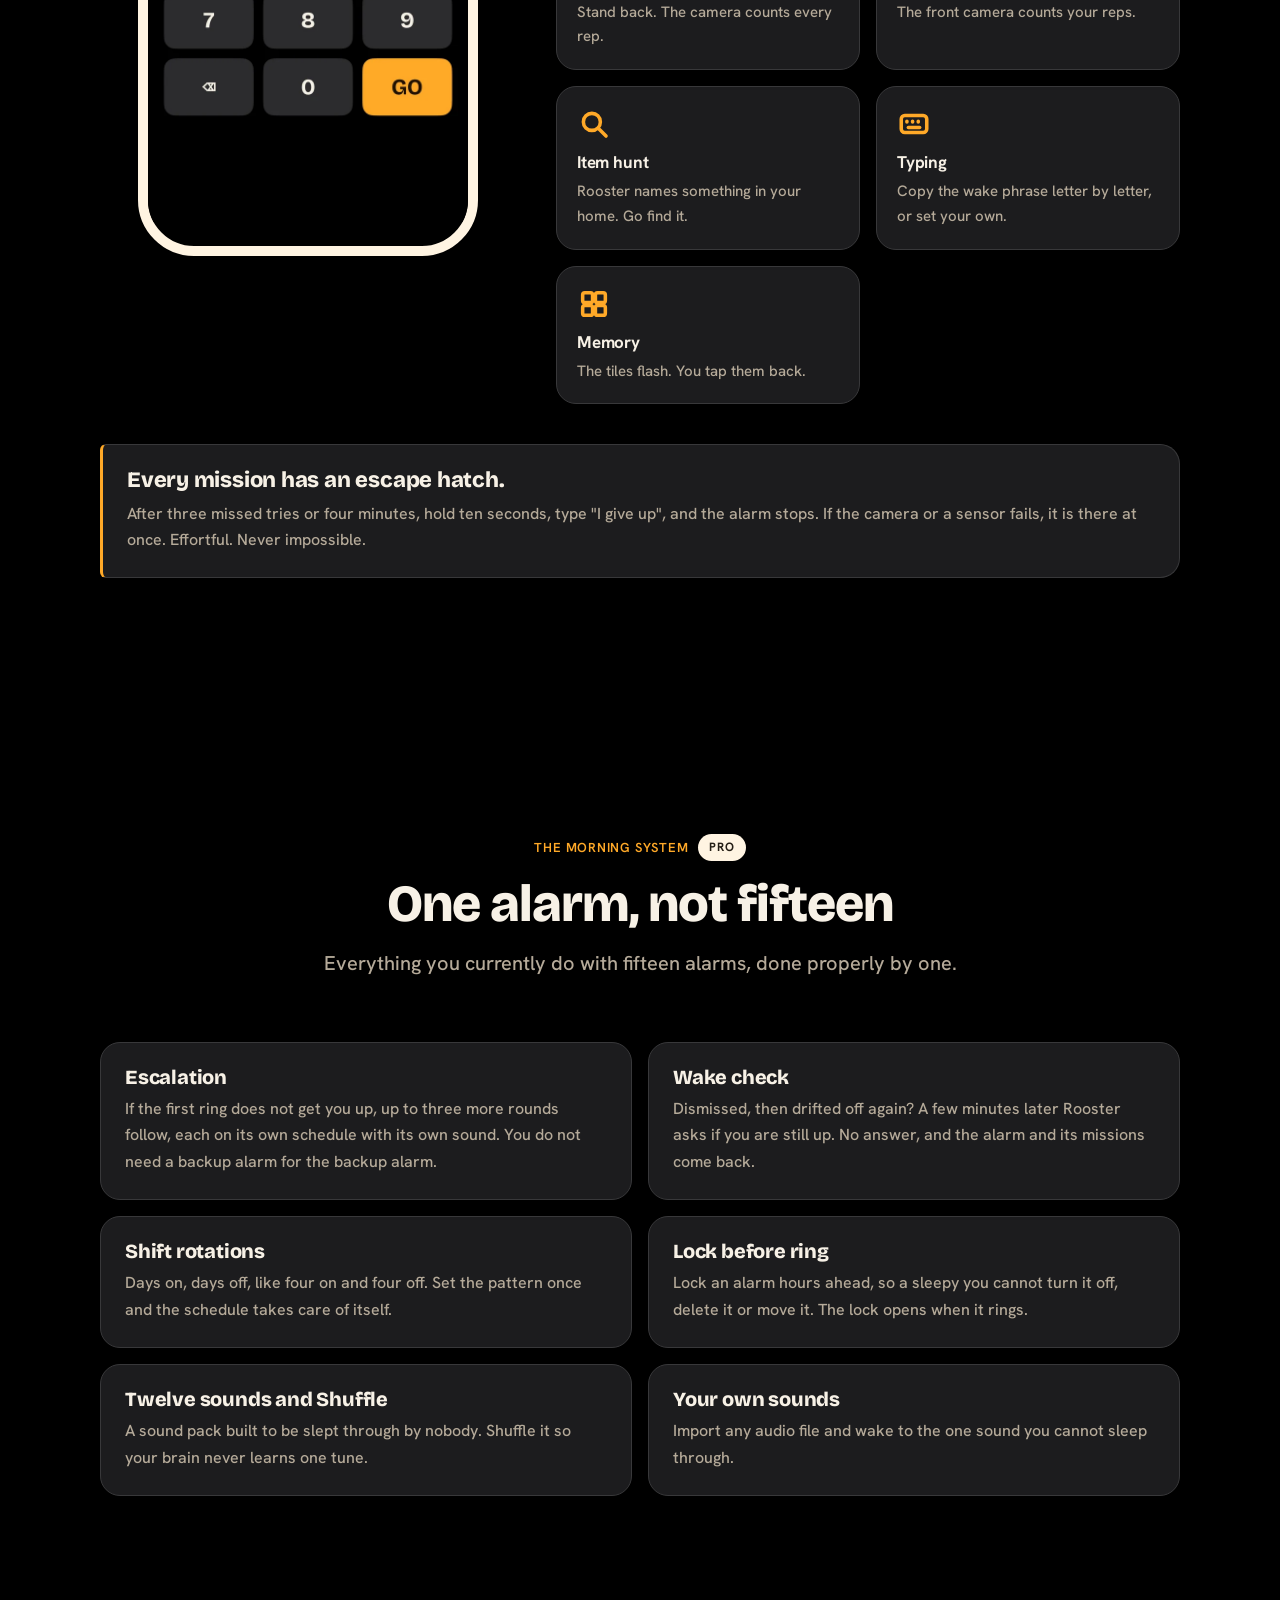
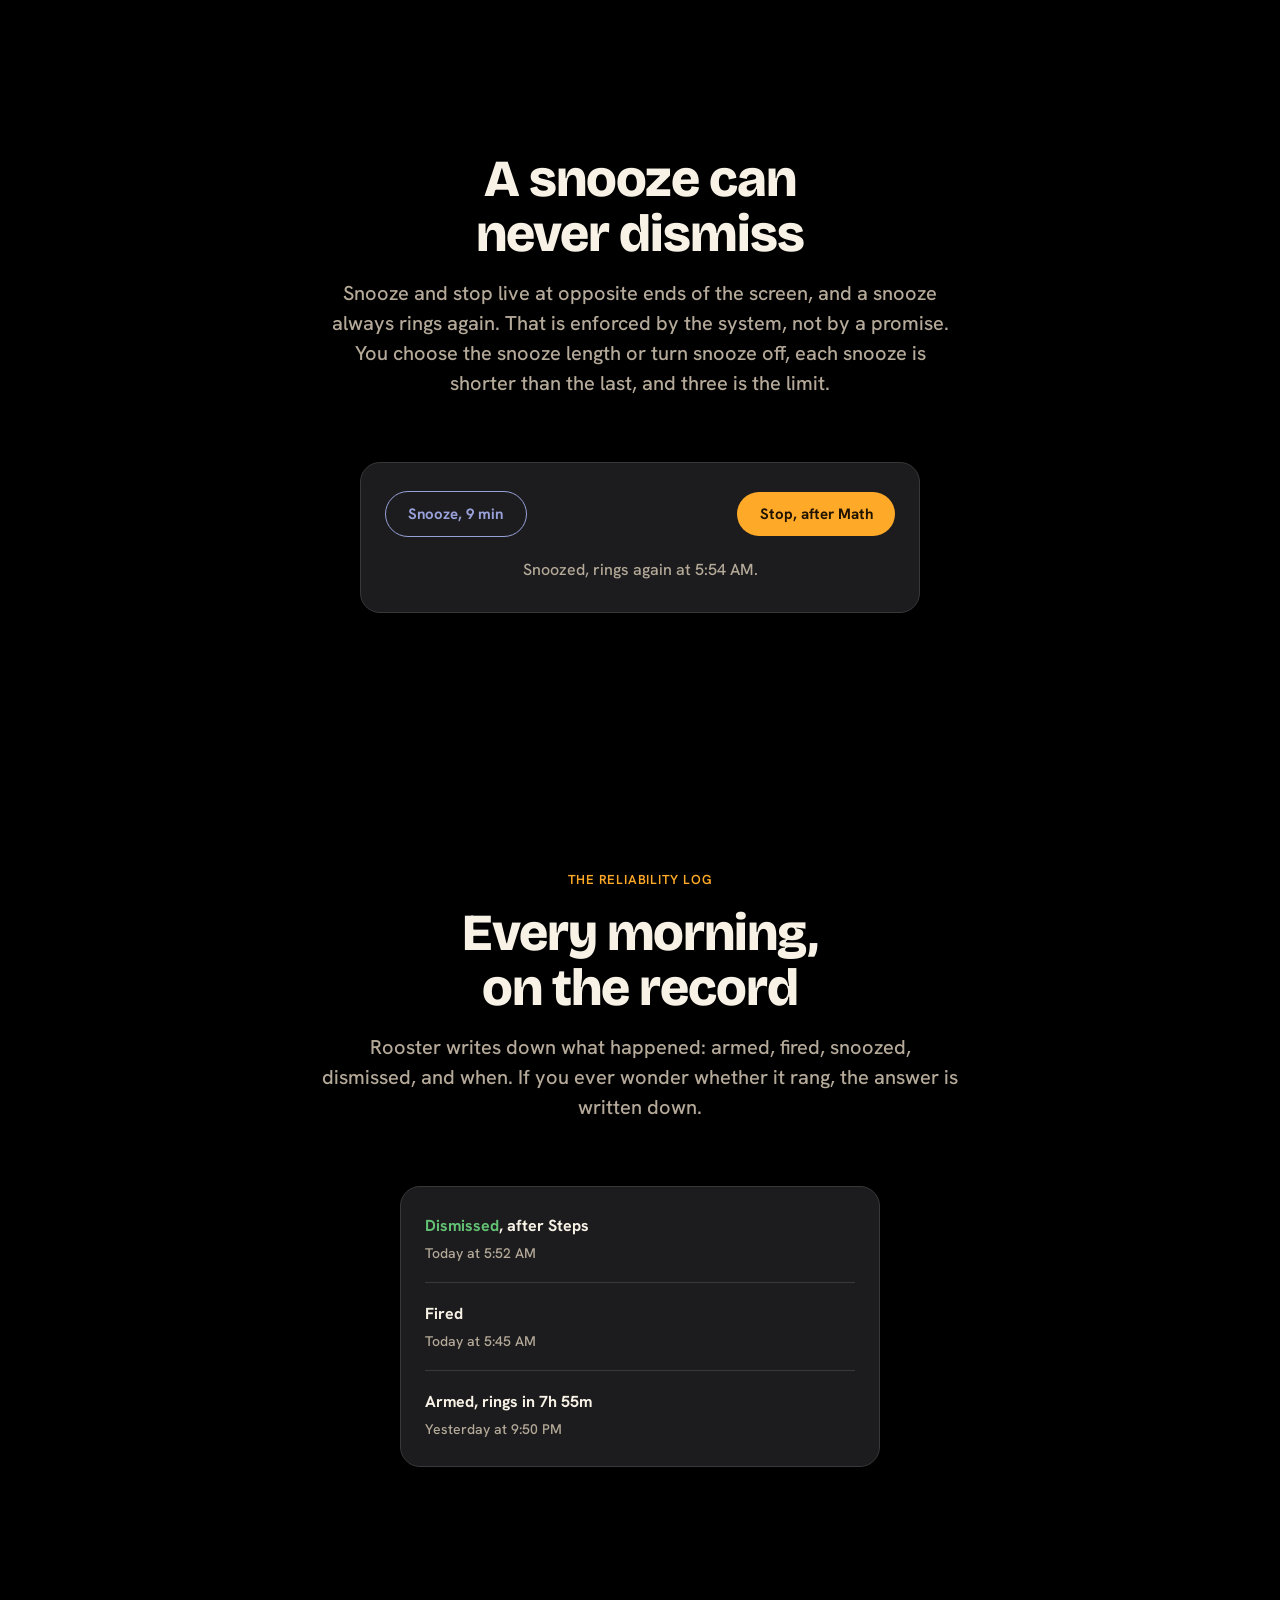
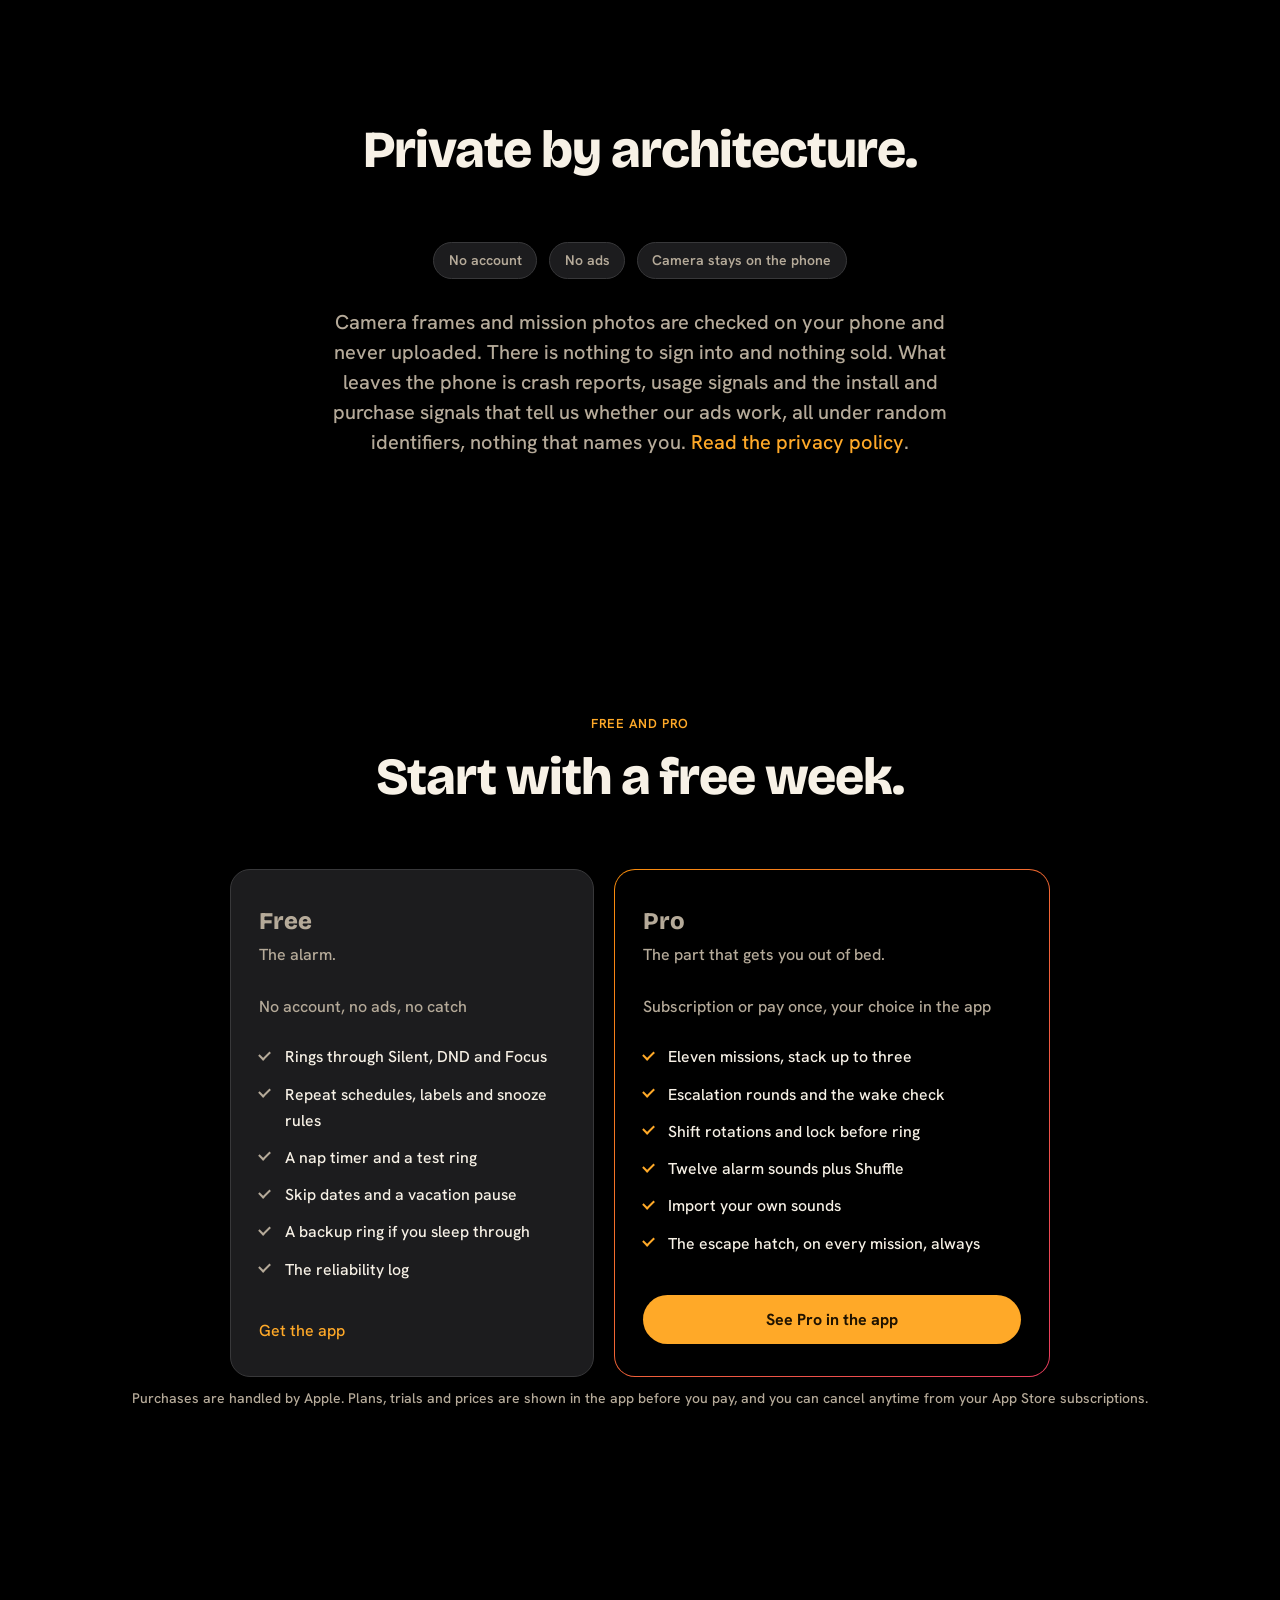
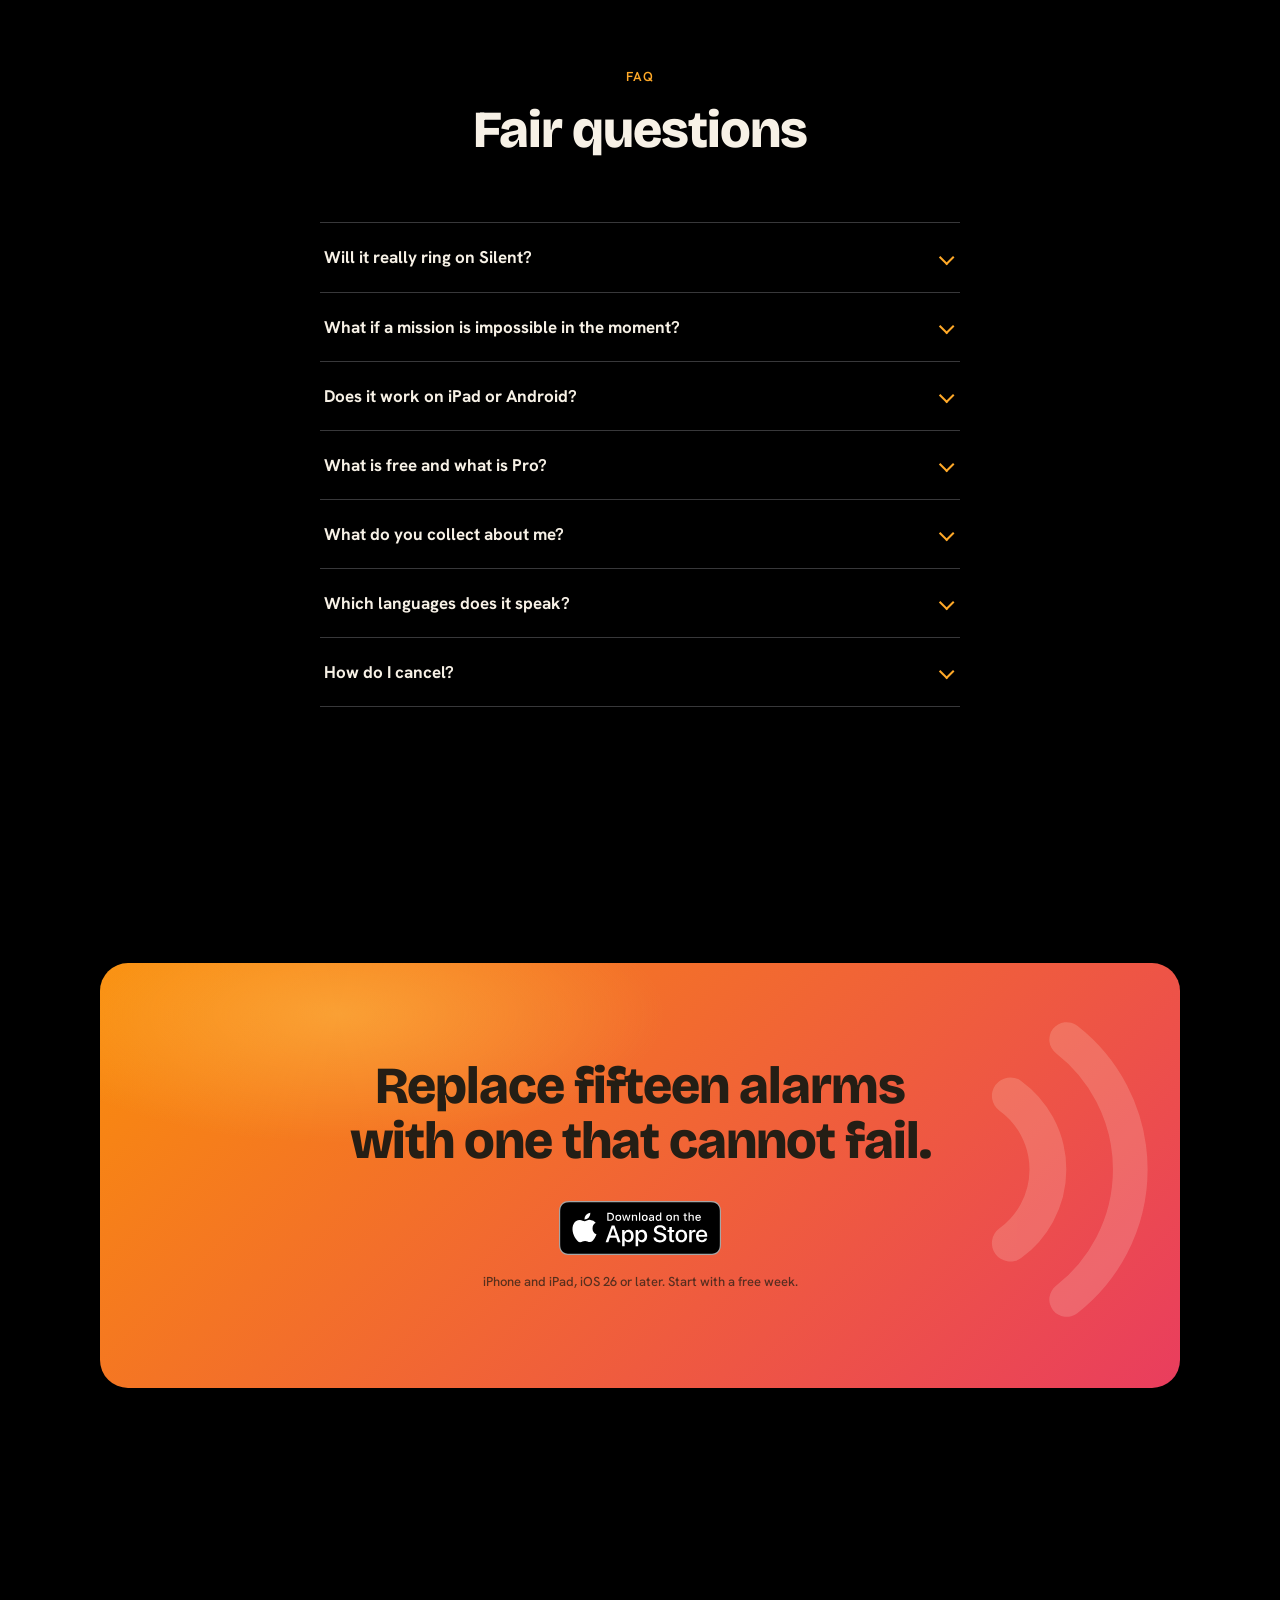
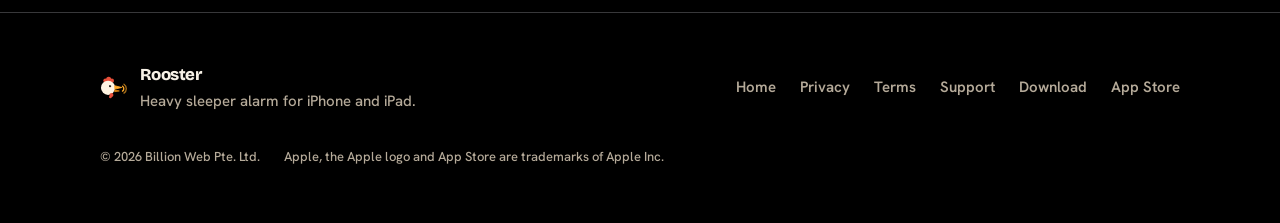
==== commit e8a0065a: "site: the free week replaces the free forever lines (hard paywall for new installs, 3.1) Co-Authored" ====
--- a/index.html
+++ b/index.html
@@ -4,7 +4,7 @@
 <meta charset="utf-8">
 <meta name="viewport" content="width=device-width, initial-scale=1">
 <title>Rooster: Heavy sleeper alarm for iPhone and iPad. Rings even on Silent.</title>
-<meta name="description" content="For people every other alarm has failed. Built on Apple's alarm engine, Rooster rings through Silent, DND and Focus on iPhone and iPad. Free forever: the alarm.">
+<meta name="description" content="For people every other alarm has failed. Built on Apple's alarm engine, Rooster rings through Silent, DND and Focus on iPhone and iPad. Start with a free week.">
 <link rel="canonical" href="https://wakerooster.com/">
 <meta name="theme-color" content="#000000">
 <meta name="apple-itunes-app" content="app-id=6791535362">
@@ -12,7 +12,7 @@
 <meta property="og:type" content="website">
 <meta property="og:site_name" content="Rooster">
 <meta property="og:title" content="Rooster: Heavy sleeper alarm for iPhone and iPad">
-<meta property="og:description" content="Rings through Silent, DND and Focus. Every time. Missions get you out of bed. Free forever: the alarm.">
+<meta property="og:description" content="Rings through Silent, DND and Focus. Every time. Missions get you out of bed. Start with a free week.">
 <meta property="og:url" content="https://wakerooster.com/">
 <meta property="og:image" content="https://wakerooster.com/assets/og.png">
 <meta property="og:image:width" content="1200">
@@ -60,7 +60,7 @@
         {
           "@type": "Question",
           "name": "What is free and what is Pro?",
-          "acceptedAnswer": { "@type": "Answer", "text": "Free forever: alarms that ring through Silent, repeat schedules, labels, snooze rules, a nap timer, a test ring, skip dates and a vacation pause. Pro adds all eleven missions and stacking, escalation, the wake check, shift rotations, lock before ring, the sound pack and imported sounds. Plans and prices are shown in the app." }
+          "acceptedAnswer": { "@type": "Answer", "text": "Your first week is free with every feature on, and the basic alarm keeps working after it: alarms that ring through Silent, repeat schedules, labels, snooze rules, a nap timer, a test ring, skip dates and a vacation pause. Pro adds all eleven missions and stacking, escalation, the wake check, shift rotations, lock before ring, the sound pack and imported sounds. Plans and prices are shown in the app." }
         },
         {
           "@type": "Question",
@@ -121,7 +121,7 @@
           <p>Scan with your iPhone or iPad to open the App Store</p>
         </div>
       </div>
-      <p class="microcopy">Free forever: the alarm. iPhone and iPad, iOS 26 or later.</p>
+      <p class="microcopy">Start with a free week. iPhone and iPad, iOS 26 or later.</p>
 
       <div class="hero-stage">
         <div class="device">
@@ -390,7 +390,7 @@
     <div class="wrap">
       <div class="band-head measure reveal">
         <span class="eyebrow">Free and Pro</span>
-        <h2>Free forever: the alarm.</h2>
+        <h2>Start with a free week.</h2>
       </div>
       <div class="plans reveal">
         <div class="card plan plan-free">
@@ -449,7 +449,7 @@
         </details>
         <details>
           <summary>What is free and what is Pro?</summary>
-          <p>Free forever: alarms that ring through Silent, repeat schedules, labels, snooze rules, a nap timer, a test ring, skip dates and a vacation pause. Pro adds all eleven missions and stacking, escalation, the wake check, shift rotations, lock before ring, the sound pack and imported sounds. Plans and prices are shown in the app.</p>
+          <p>Your first week is free with every feature on, and the basic alarm keeps working after it: alarms that ring through Silent, repeat schedules, labels, snooze rules, a nap timer, a test ring, skip dates and a vacation pause. Pro adds all eleven missions and stacking, escalation, the wake check, shift rotations, lock before ring, the sound pack and imported sounds. Plans and prices are shown in the app.</p>
         </details>
         <details>
           <summary>What do you collect about me?</summary>
@@ -480,7 +480,7 @@
             <img src="assets/app-store-badge.svg" alt="Download on the App Store" width="162" height="54">
           </a>
         </div>
-        <p class="microcopy">iPhone and iPad, iOS 26 or later. The alarm is free forever.</p>
+        <p class="microcopy">iPhone and iPad, iOS 26 or later. Start with a free week.</p>
       </div>
     </div>
   </section>
